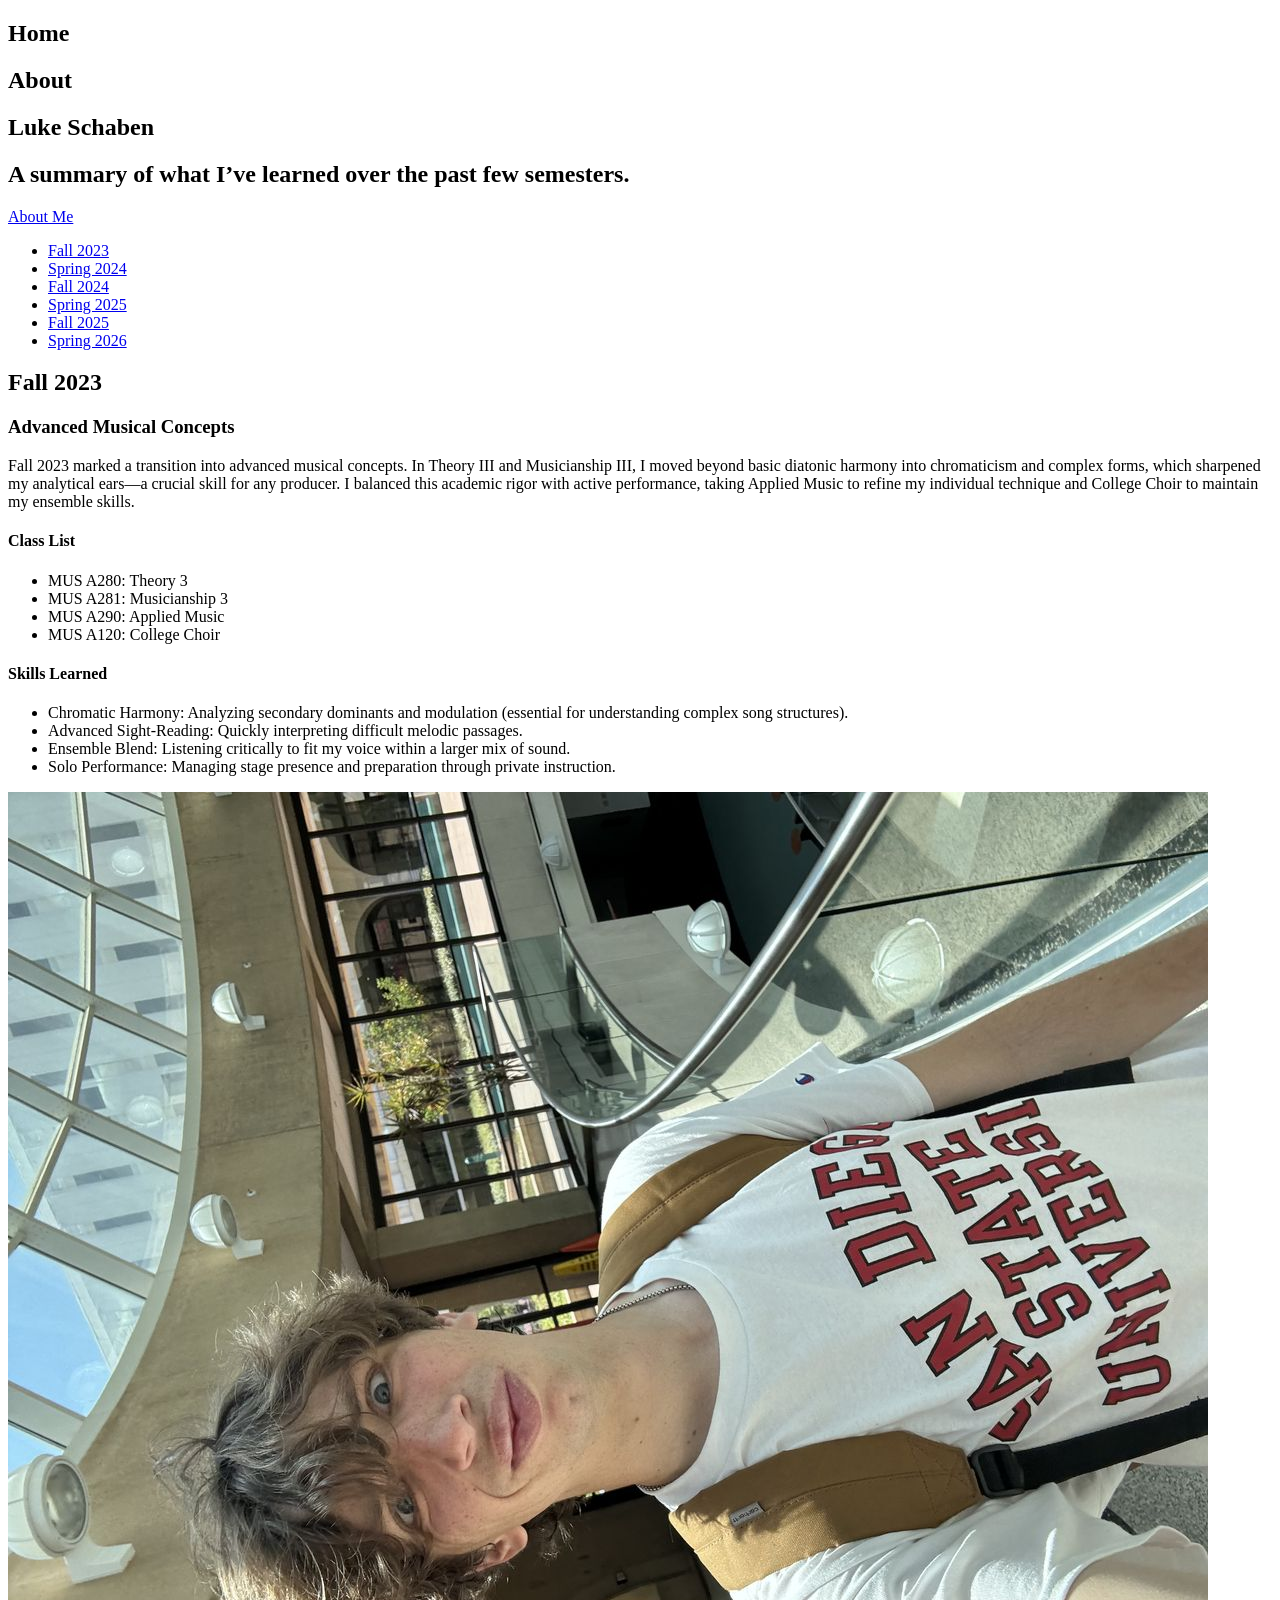
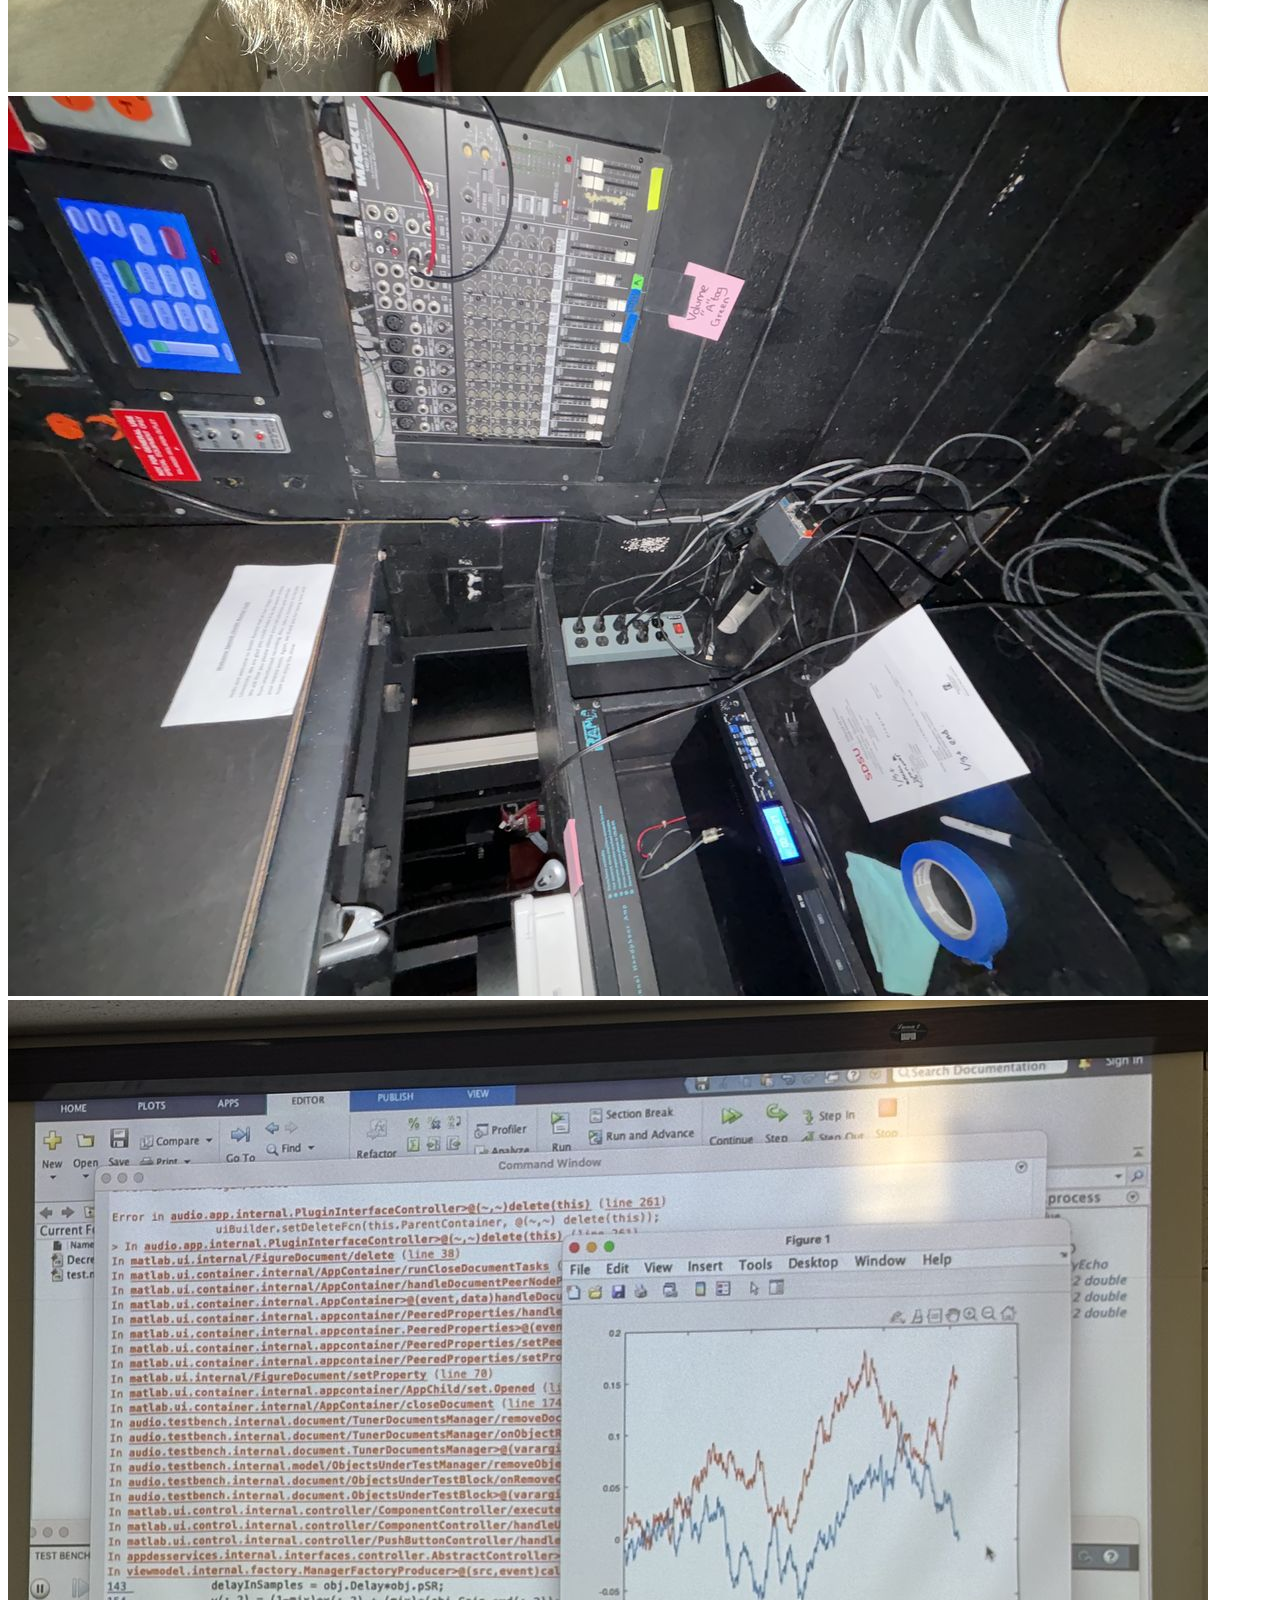
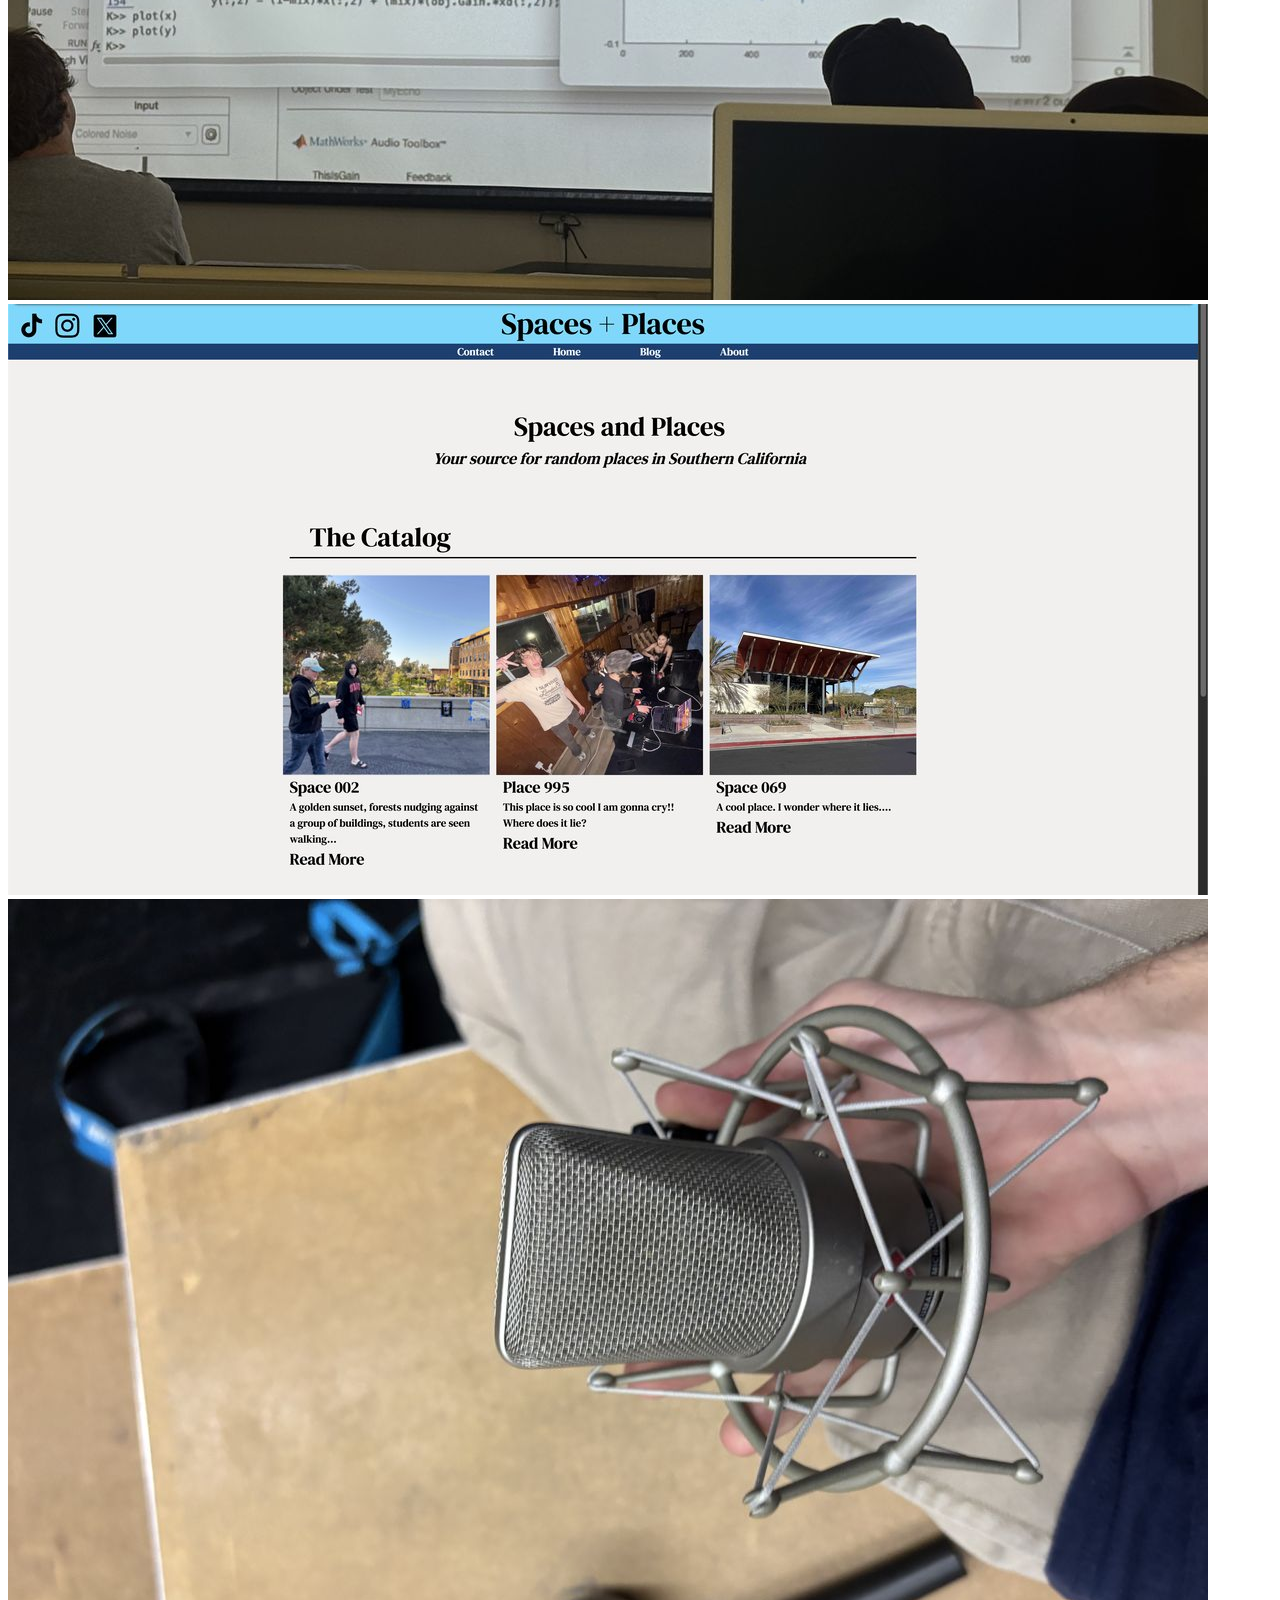
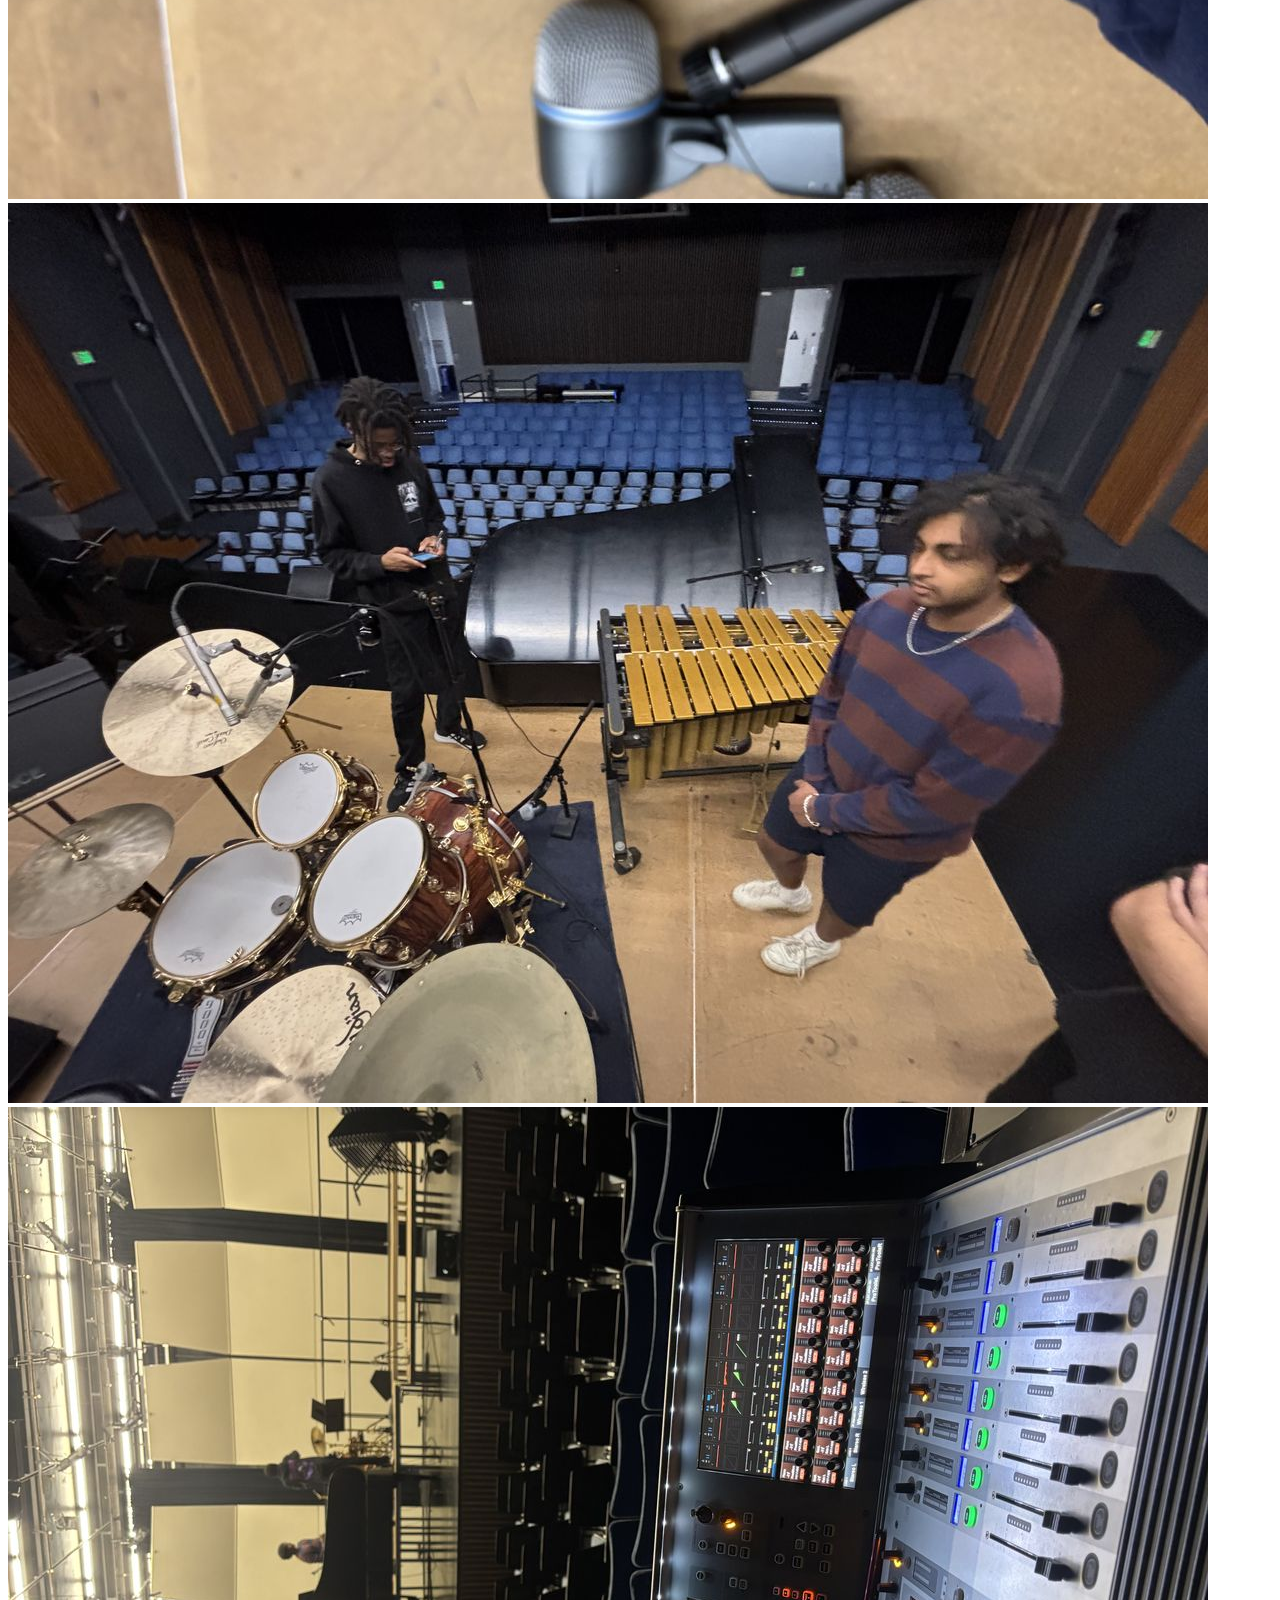
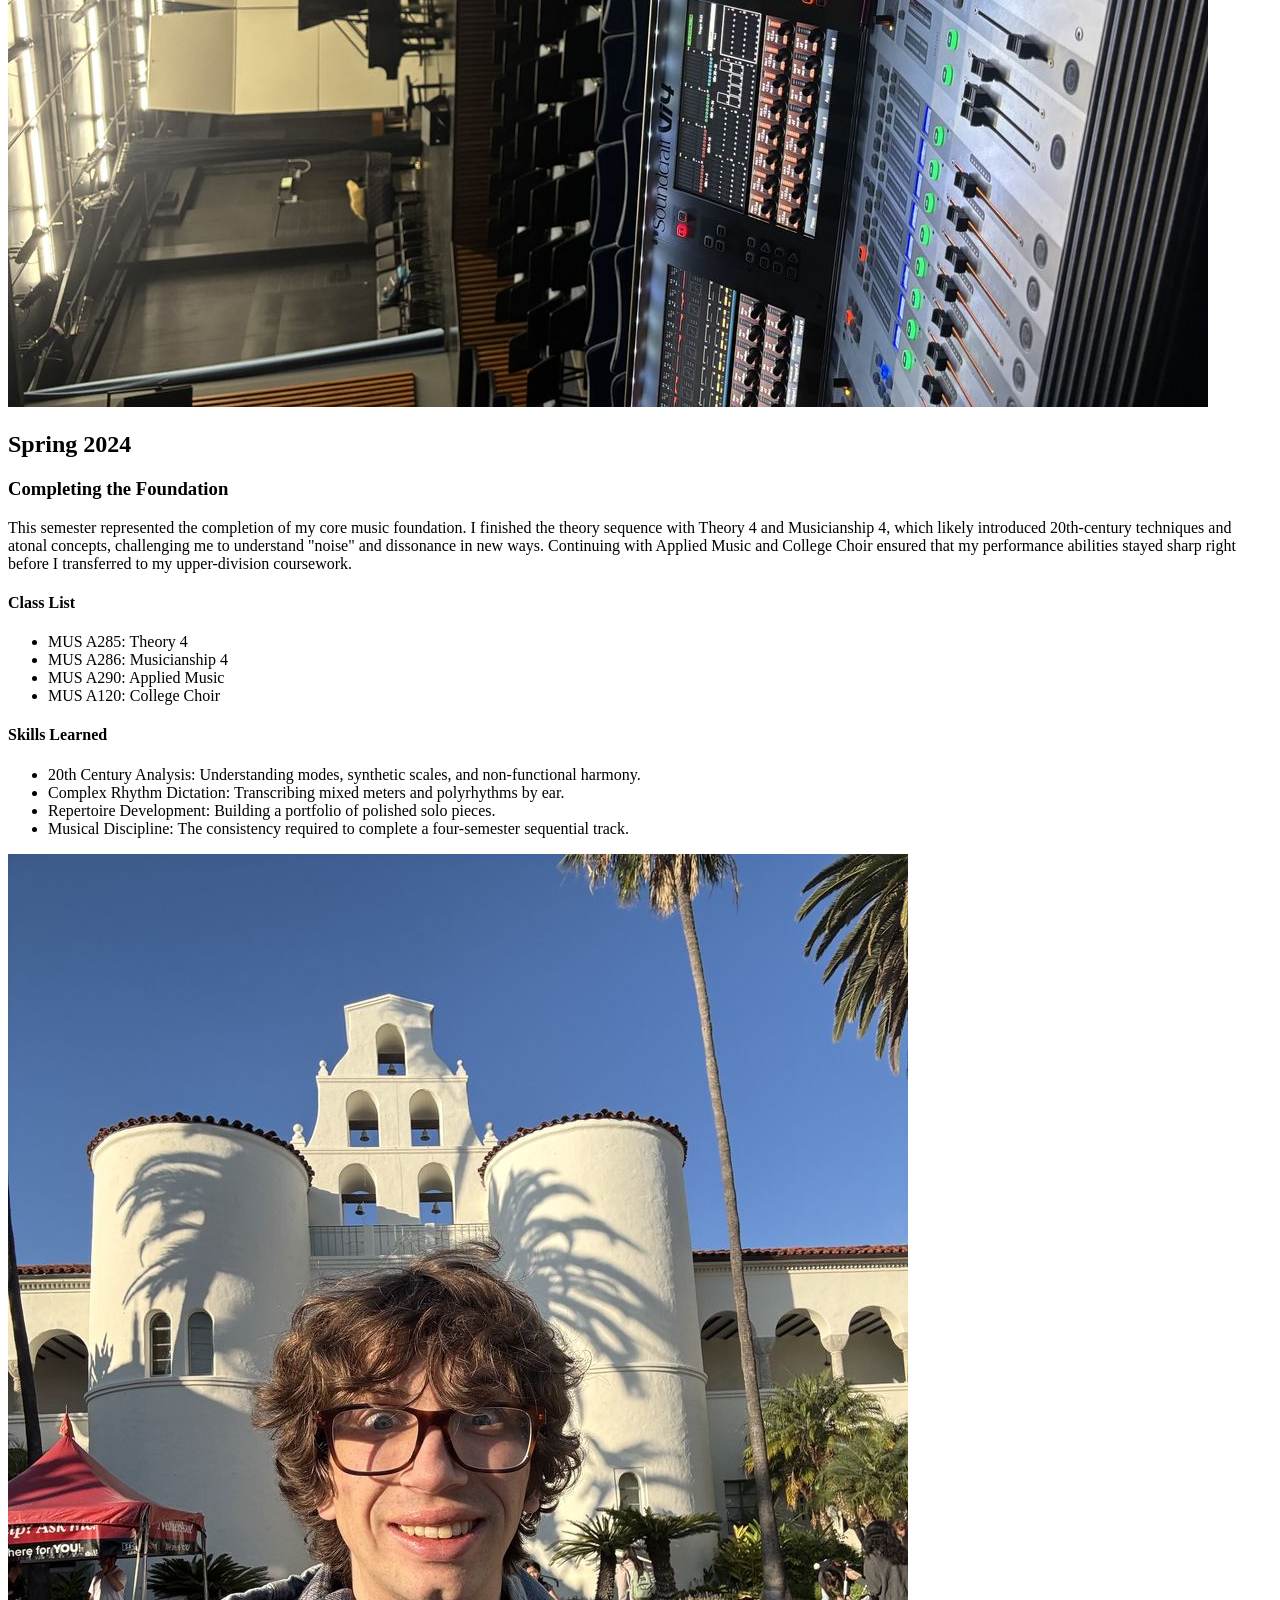
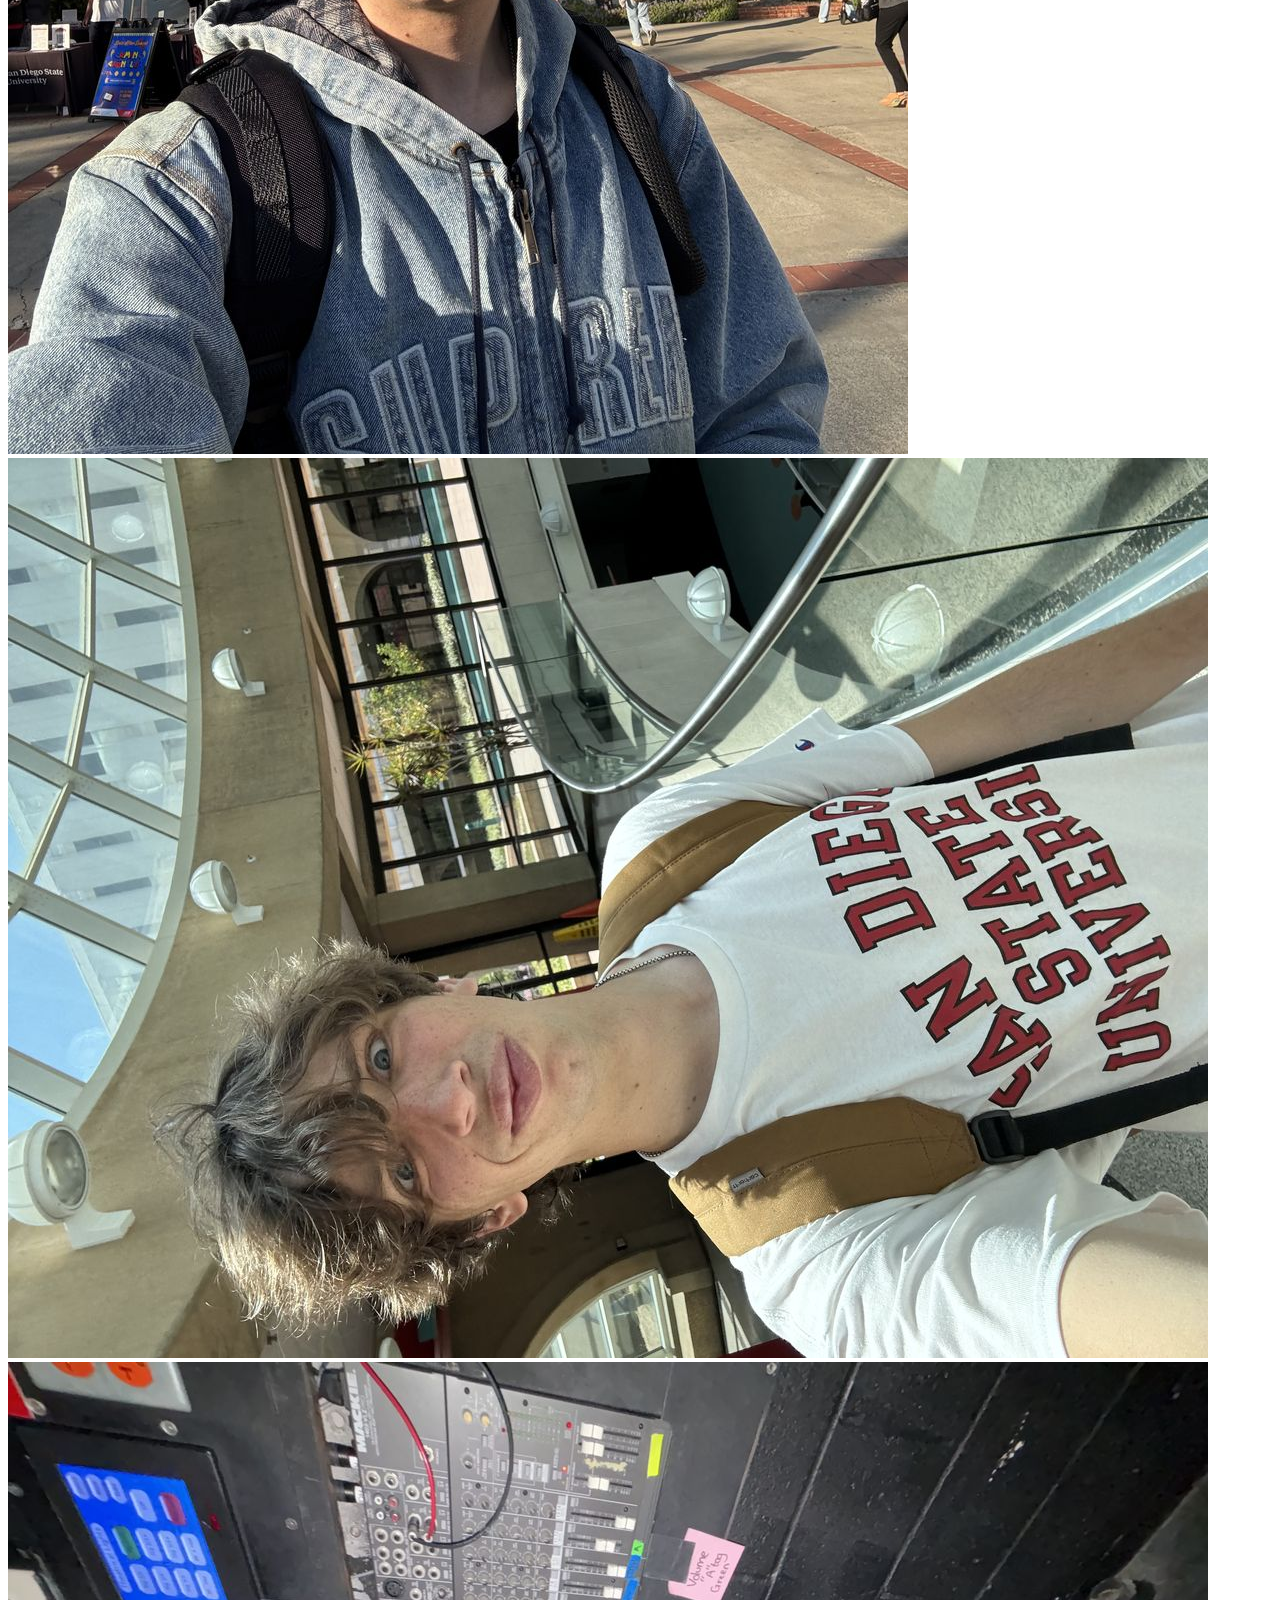
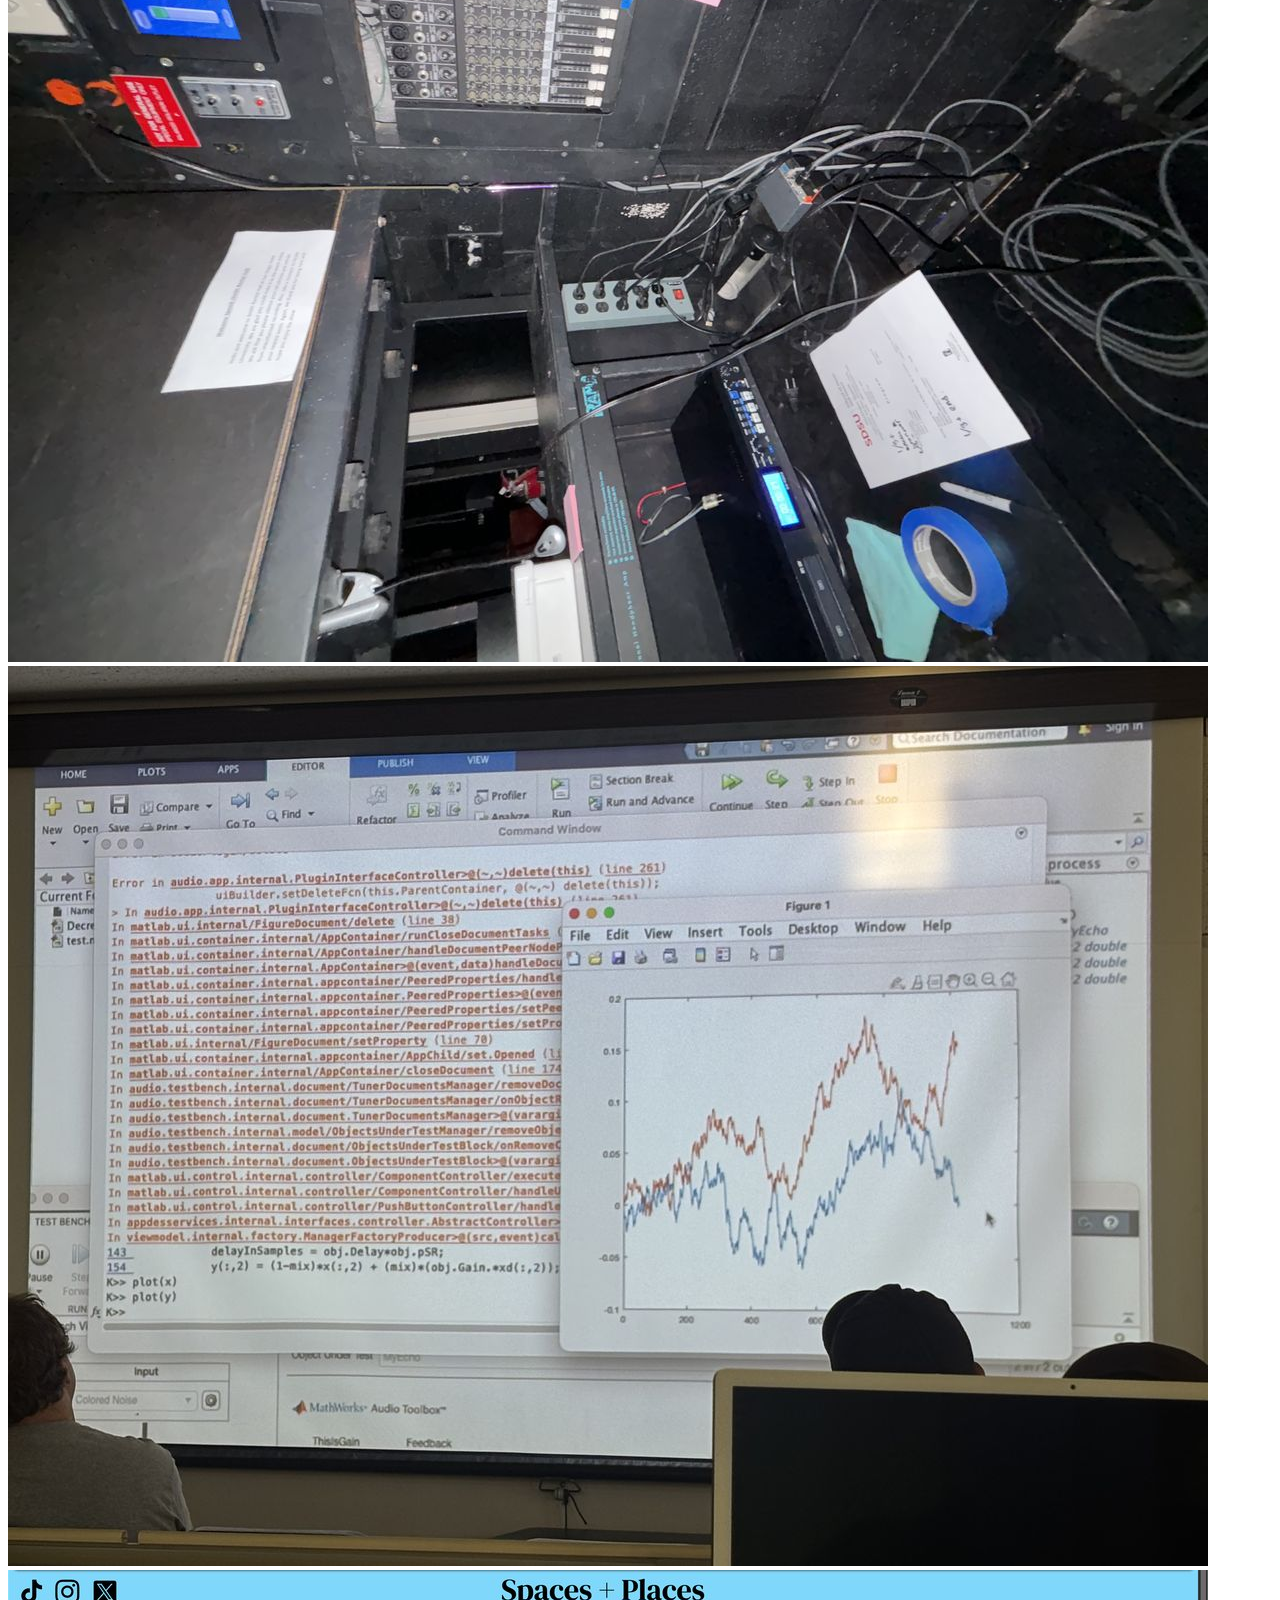
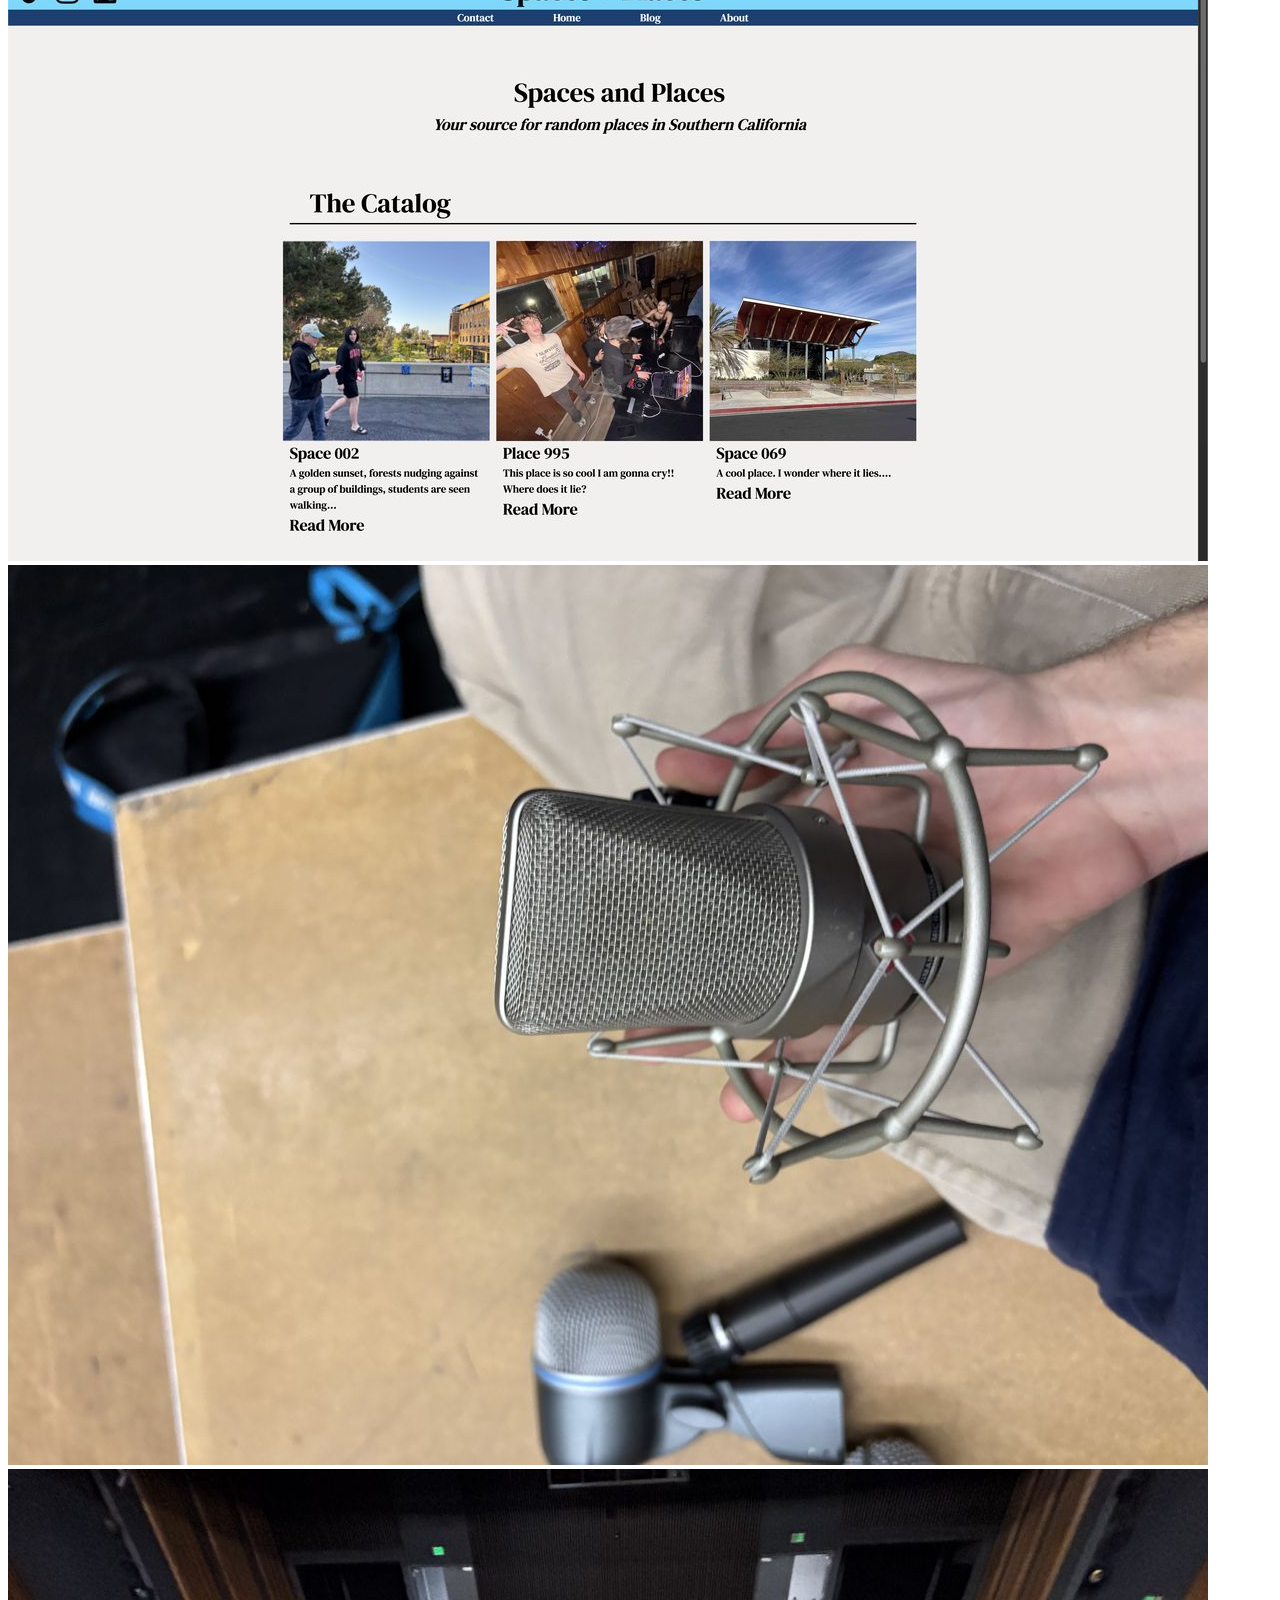
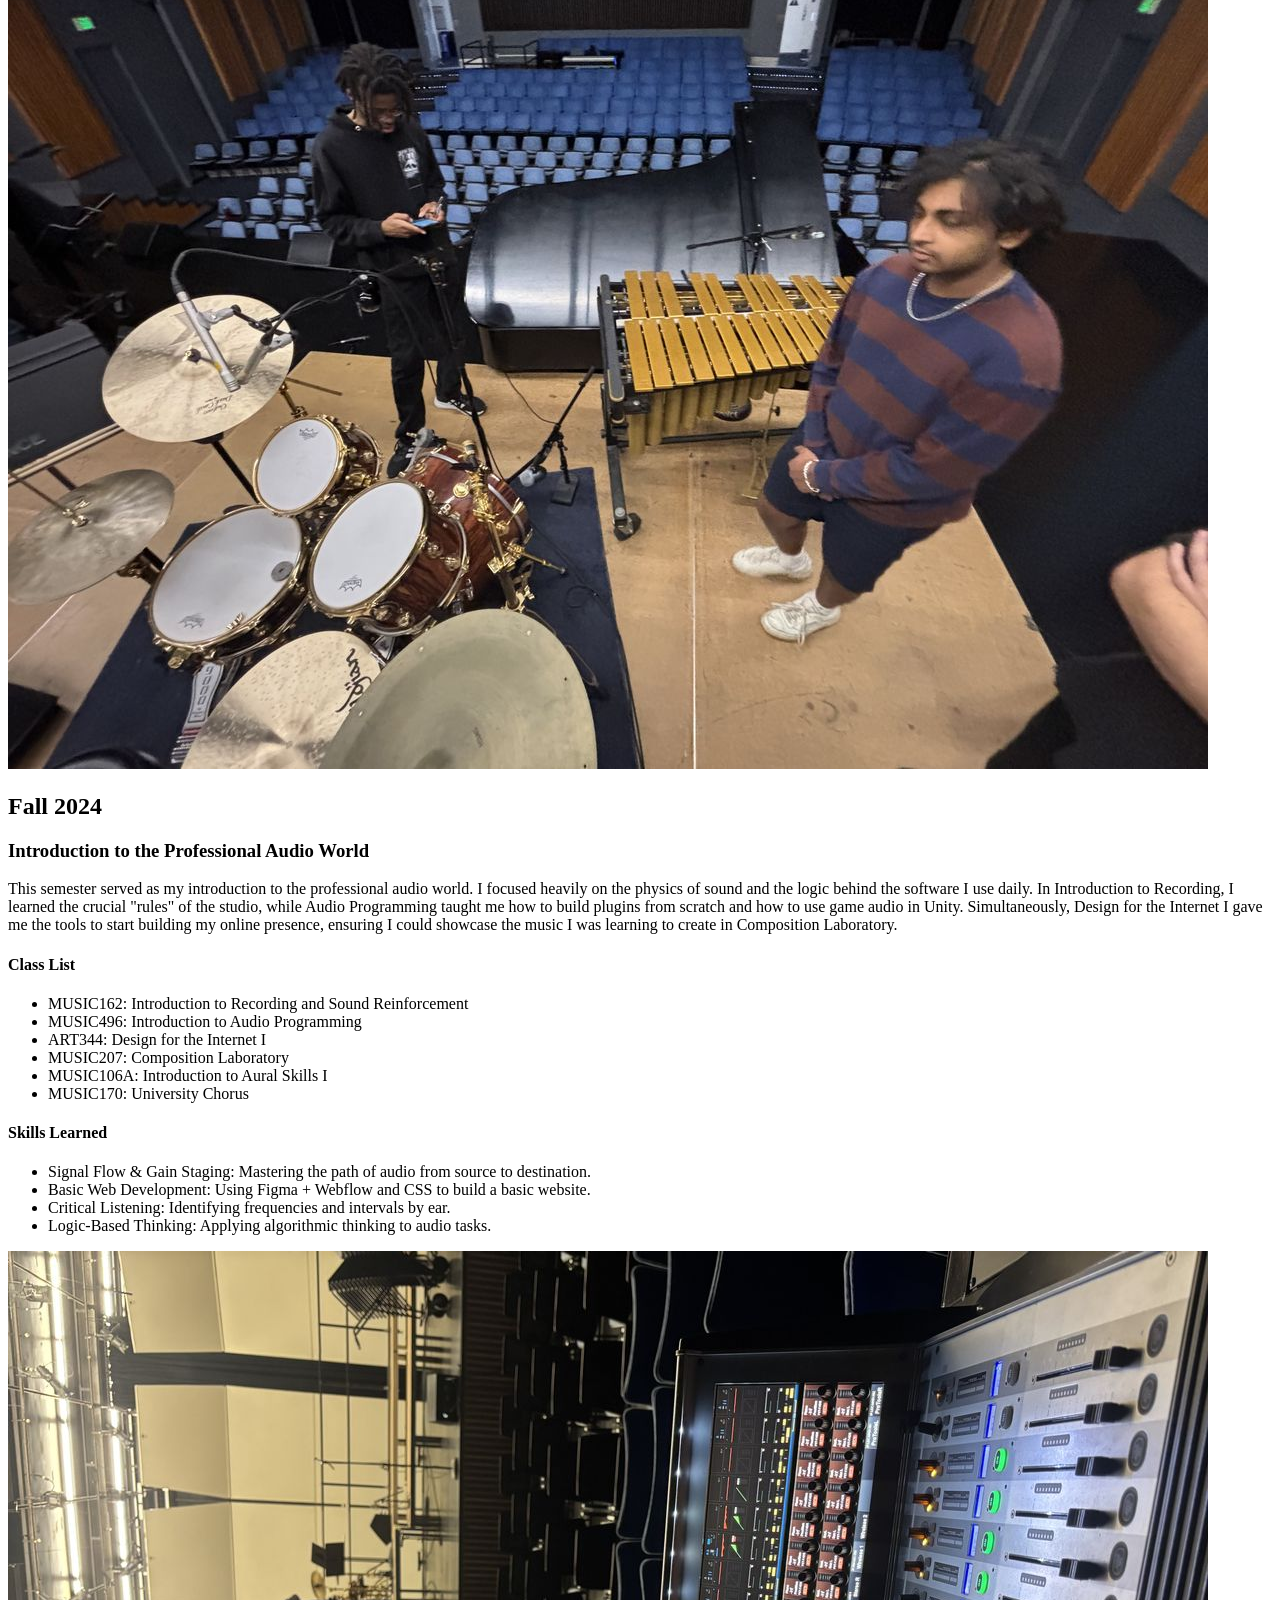
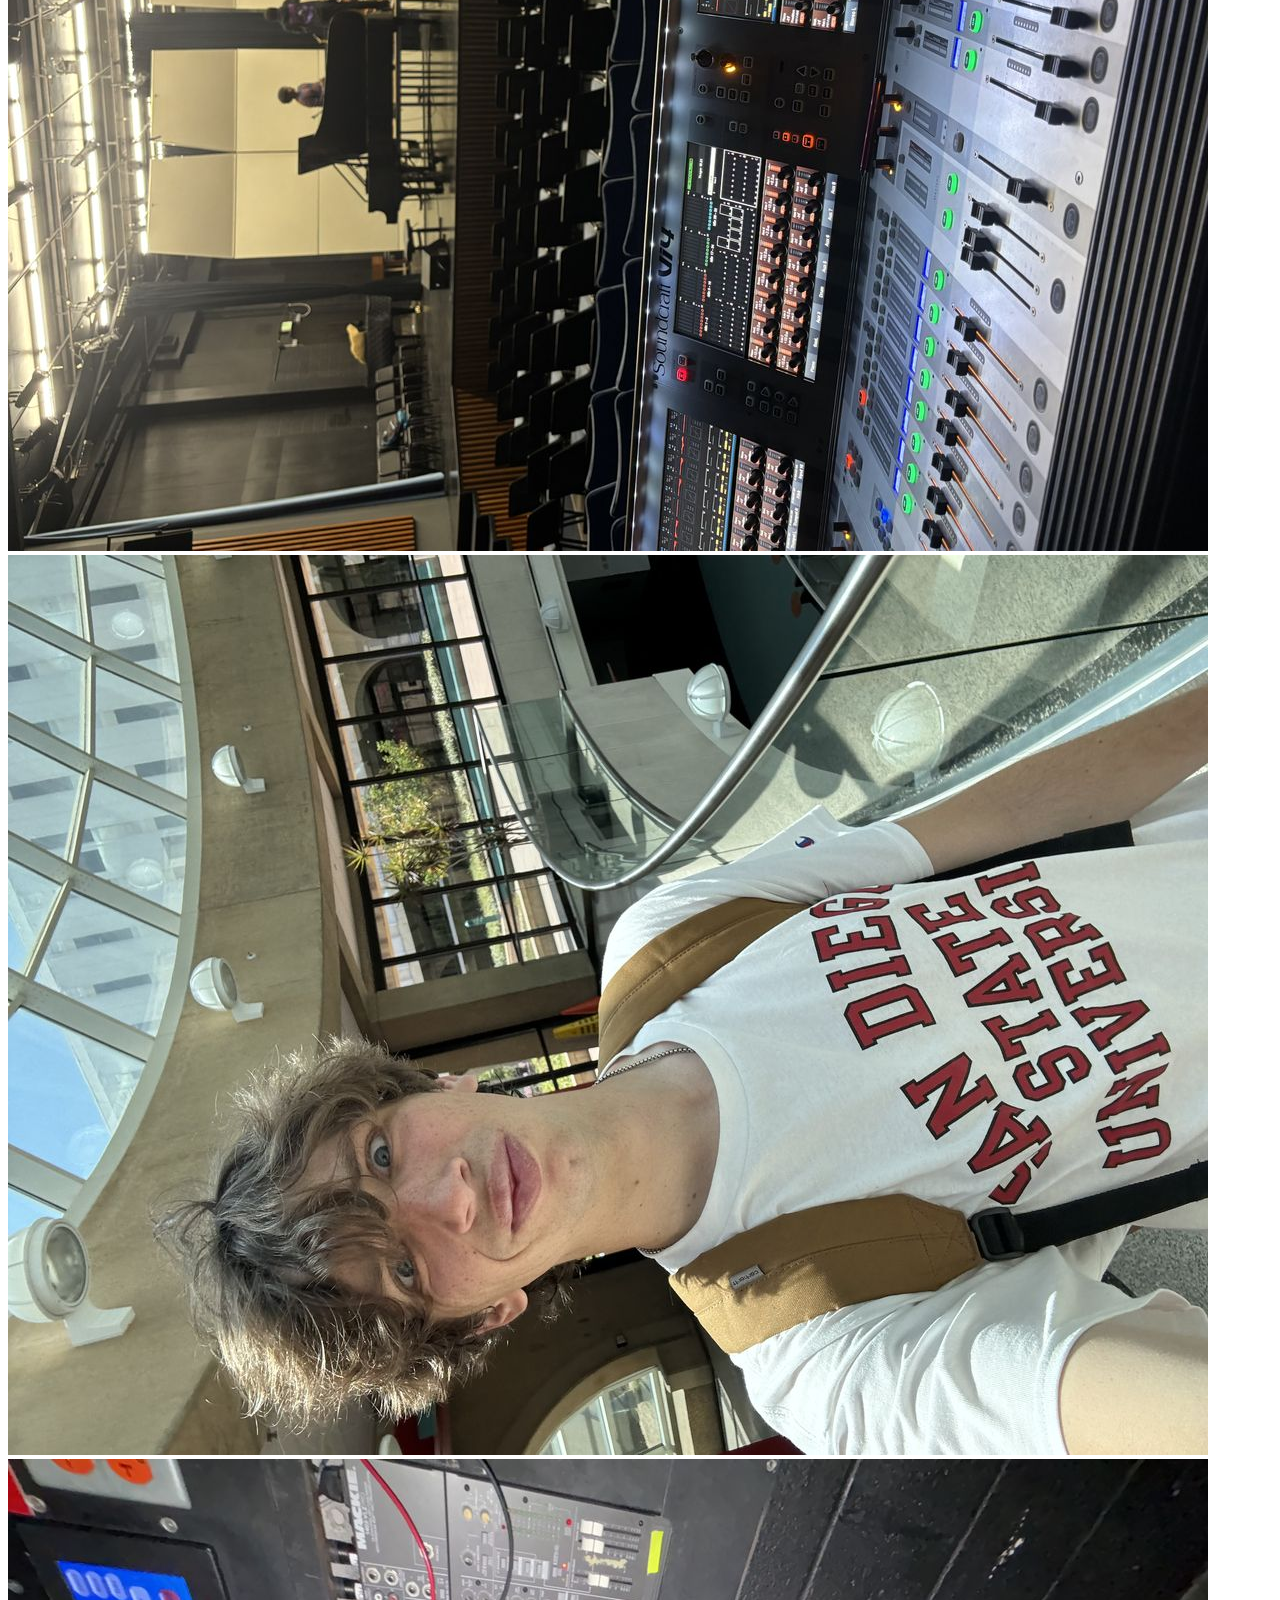
==== SchoolWebsite/index.html @ de8c88dd "LukeSchaben'sWebsite" ====
<!DOCTYPE html>
<html lang="en">
<head>
  <meta charset="UTF-8">
  <meta name="author" content="Art 444 Student Work">
  <meta name="viewport" content="width=device-width, initial-scale=1, shrink-to-fit=no">
  <title>Luke Schaben's College Experience</title>
</head>
<body>
<div class="container">
  <h2>Home</h2>
  <h2>About</h2>



<!-- MAIN HEADER --> 
<section id="header" class="header">
  <div class="container">
    <h1>Luke Schaben</h1>
    <h2>A summary of what I’ve learned over the past few semesters.</h2>
    <a href="about.html" target="_blank">About Me</a>
  </div>
</section>

    <nav>
      <div class="container">
        <ul>
          <li><a href="#section-1">Fall 2023</a></li>
          <li><a href="#section-2">Spring 2024</a></li>
          <li><a href="#section-3">Fall 2024</a></li>
          <li><a href="#section-4">Spring 2025</a></li>
          <li><a href="#section-5">Fall 2025</a></li>
          <li><a href="#section-6">Spring 2026</a></li>
        </ul>
      </div>
    </nav>

<!-- FIRST SECTION --> 
<section id="section-1">
  <div class="container">
    <h2>Fall 2023</h2>
    <h3>Advanced Musical Concepts</h3>
    <p>Fall 2023 marked a transition into advanced musical concepts. In Theory III and Musicianship III, I moved beyond basic diatonic harmony into chromaticism and complex forms, which sharpened my analytical ears—a crucial skill for any producer. I balanced this academic rigor with active performance, taking Applied Music to refine my individual technique and College Choir to maintain my ensemble skills.</p>
    <h4>Class List</h4>
    <ul>
      <li>MUS A280: Theory 3</li>
      <li>MUS A281: Musicianship 3</li>
      <li>MUS A290: Applied Music</li>
      <li>MUS A120: College Choir</li>
    </ul>
    <h4>Skills Learned</h4>
    <ul>
      <li>Chromatic Harmony: Analyzing secondary dominants and modulation (essential for understanding complex song structures).</li>
      <li>Advanced Sight-Reading: Quickly interpreting difficult melodic passages.</li>
      <li>Ensemble Blend: Listening critically to fit my voice within a larger mix of sound.</li>
      <li>Solo Performance: Managing stage presence and preparation through private instruction.</li>
    </ul>
    <div class="gallery">
      <img src="images/v1_128.png" alt="Fall 2023 image 1" loading="lazy"/>
      <img src="images/v1_129.png" alt="Fall 2023 image 2" loading="lazy"/>
      <img src="images/v1_131.png" alt="Fall 2023 image 3" loading="lazy"/>
      <img src="images/v1_132.png" alt="Fall 2023 image 4" loading="lazy"/>
      <img src="images/v1_133.png" alt="Fall 2023 image 5" loading="lazy"/>
      <img src="images/v1_135.png" alt="Fall 2023 image 6" loading="lazy"/>
      <img src="images/v1_136.png" alt="Fall 2023 image 7" loading="lazy"/>
    </div>
  </div>
</section>

<!-- SECOND SECTION -->  
<section id="section-2">
  <div class="container">
    <h2>Spring 2024</h2>
    <h3>Completing the Foundation</h3>
    <p>This semester represented the completion of my core music foundation. I finished the theory sequence with Theory 4 and Musicianship 4, which likely introduced 20th-century techniques and atonal concepts, challenging me to understand "noise" and dissonance in new ways. Continuing with Applied Music and College Choir ensured that my performance abilities stayed sharp right before I transferred to my upper-division coursework.</p>
    <h4>Class List</h4>
    <ul>
      <li>MUS A285: Theory 4</li>
      <li>MUS A286: Musicianship 4</li>
      <li>MUS A290: Applied Music</li>
      <li>MUS A120: College Choir</li>
    </ul>
    <h4>Skills Learned</h4>
    <ul>
      <li>20th Century Analysis: Understanding modes, synthetic scales, and non-functional harmony.</li>
      <li>Complex Rhythm Dictation: Transcribing mixed meters and polyrhythms by ear.</li>
      <li>Repertoire Development: Building a portfolio of polished solo pieces.</li>
      <li>Musical Discipline: The consistency required to complete a four-semester sequential track.</li>
    </ul>
    <div class="gallery">
      <img src="images/v10_508.png" alt="Spring 2024 image 1" loading="lazy"/>
      <img src="images/v10_516.png" alt="Spring 2024 image 2" loading="lazy"/>
      <img src="images/v10_517.png" alt="Spring 2024 image 3" loading="lazy"/>
      <img src="images/v10_519.png" alt="Spring 2024 image 4" loading="lazy"/>
      <img src="images/v10_520.png" alt="Spring 2024 image 5" loading="lazy"/>
      <img src="images/v10_521.png" alt="Spring 2024 image 6" loading="lazy"/>
      <img src="images/v10_523.png" alt="Spring 2024 image 7" loading="lazy"/>
    </div>
  </div>
</section>

<!-- THIRD SECTION -->  
<section id="section-3">
  <div class="container">
    <h2>Fall 2024</h2>
    <h3>Introduction to the Professional Audio World</h3>
    <p>This semester served as my introduction to the professional audio world. I focused heavily on the physics of sound and the logic behind the software I use daily. In Introduction to Recording, I learned the crucial "rules" of the studio, while Audio Programming taught me how to build plugins from scratch and how to use game audio in Unity. Simultaneously, Design for the Internet I gave me the tools to start building my online presence, ensuring I could showcase the music I was learning to create in Composition Laboratory.</p>
    <h4>Class List</h4>
    <ul>
      <li>MUSIC162: Introduction to Recording and Sound Reinforcement</li>
      <li>MUSIC496: Introduction to Audio Programming</li>
      <li>ART344: Design for the Internet I</li>
      <li>MUSIC207: Composition Laboratory</li>
      <li>MUSIC106A: Introduction to Aural Skills I</li>
      <li>MUSIC170: University Chorus</li>
    </ul>
    <h4>Skills Learned</h4>
    <ul>
      <li>Signal Flow & Gain Staging: Mastering the path of audio from source to destination.</li>
      <li>Basic Web Development: Using Figma + Webflow and CSS to build a basic website.</li>
      <li>Critical Listening: Identifying frequencies and intervals by ear.</li>
      <li>Logic-Based Thinking: Applying algorithmic thinking to audio tasks.</li>
    </ul>
    <div class="gallery">
      <img src="images/v10_524.png" alt="Fall 2024 image 1" loading="lazy"/>
      <img src="images/v10_596.png" alt="Fall 2024 image 2" loading="lazy"/>
      <img src="images/v10_597.png" alt="Fall 2024 image 3" loading="lazy"/>
      <img src="images/v10_599.png" alt="Fall 2024 image 4" loading="lazy"/>
      <img src="images/v10_600.png" alt="Fall 2024 image 5" loading="lazy"/>
      <img src="images/v10_601.png" alt="Fall 2024 image 6" loading="lazy"/>
      <img src="images/v10_603.png" alt="Fall 2024 image 7" loading="lazy"/>
    </div>
  </div>
</section>

<!-- FOURTH SECTION -->  
<section id="section-4">
  <div class="container">
    <h2>Spring 2025</h2>
    <h3>Expanding the Palette</h3>
    <p>Spring 2025 was about expanding my palette and getting comfortable with experimentation. Intermediate Recording moved me beyond the basics into complex mixing techniques, while Electro-Acoustic Music Composition I forced me to treat sound as a malleable object rather than just a recording. I also balanced this intense technical work with Yoga and Mindfulness, which surprisingly became a key tool for maintaining focus during long mixing sessions. My historical knowledge deepened in Music History II, giving context to the styles I was studying.</p>
    <h4>Class List</h4>
    <ul>
      <li>MUSIC262: Intermediate Recording and Sound Reinforcement</li>
      <li>MUSIC260: Electro-Acoustic Music Composition I</li>
      <li>MUSIC205B: Comprehensive Musicianship</li>
      <li>MUSIC308B: Music History II: Classical and Romantic</li>
      <li>MUSIC106B: Introduction to Aural Skills II</li>
      <li>MUSIC291: Yoga and Mindfulness for the Musician</li>
      <li>MUSIC530: Music Internship</li>
    </ul>
    <h4>Skills Learned</h4>
    <ul>
      <li>Microphone Placement: Stereo techniques (XY, ORTF) and instrument-specific miking.</li>
      <li>Sound Synthesis: Creating textures using oscillators and envelopes rather than presets.</li>
      <li>DAW Automation: Using automation for creative effect rather than just volume control.</li>
      <li>Session Focus: Techniques to reduce ear fatigue and maintain creative flow.</li>
    </ul>
    <div class="gallery">
      <img src="images/v10_604.png" alt="Spring 2025 image 1" loading="lazy"/>
      <img src="images/v10_676.png" alt="Spring 2025 image 2" loading="lazy"/>
      <img src="images/v10_677.png" alt="Spring 2025 image 3" loading="lazy"/>
      <img src="images/v10_679.png" alt="Spring 2025 image 4" loading="lazy"/>
      <img src="images/v10_680.png" alt="Spring 2025 image 5" loading="lazy"/>
      <img src="images/v10_681.png" alt="Spring 2025 image 6" loading="lazy"/>
      <img src="images/v10_683.png" alt="Spring 2025 image 7" loading="lazy"/>
    </div>
  </div>
</section>

<!-- FIFTH SECTION -->  
<section id="section-5">
  <div class="container">
    <h2>Fall 2025</h2>
    <h3>Coding Meets Art</h3>
    <p>This semester was a deep dive into the intersection of coding and art. I returned to programming in Introduction to Audio Programming (Advanced), where I began building my own tools, and pushed the boundaries of texture in Electro-Acoustic Music Composition II. I also began looking toward life after graduation with Professional Orientation for Music Performers, which helped me strategize my career path. The Music Internship kept me grounded in the real-world industry while I explored abstract concepts in the classroom.</p>
    <h4>Class List</h4>
    <ul>
      <li>MUSIC462: Introduction to Audio Programming</li>
      <li>MUSIC360: Electro-Acoustic Music Composition II</li>
      <li>MUSIC515: Professional Orientation for Music Performers</li>
      <li>MUSIC305A: Comprehensive Musicianship</li>
      <li>NUTR313: Contemporary Nutrition</li>
      <li>MUSIC530: Music Internship</li>
    </ul>
    <h4>Skills Learned</h4>
    <ul>
      <li>Audio DSP (Digital Signal Processing): Understanding how effects are built mathematically.</li>
      <li>Advanced Sampling: Granular synthesis and manipulating found sound.</li>
      <li>Career Strategy: Drafting press kits, resumes, and understanding freelance contracts.</li>
      <li>Project Management: Balancing creative output with internship deliverables.</li>
    </ul>
    <div class="gallery">
      <img src="images/v10_684.png" alt="Fall 2025 image 1" loading="lazy"/>
      <img src="images/v10_756.png" alt="Fall 2025 image 2" loading="lazy"/>
      <img src="images/v10_759.png" alt="Fall 2025 image 3" loading="lazy"/>
      <img src="images/v10_760.png" alt="Fall 2025 image 4" loading="lazy"/>
      <img src="images/v10_763.png" alt="Fall 2025 image 5" loading="lazy"/>
    </div>
  </div>
</section>

<!-- SIXTH SECTION -->  
<section id="section-6">
  <div class="container">
    <h2>Spring 2026</h2>
    <h3>Professional Application and Advanced Synthesis</h3>
    <p>I am currently in the thick of my final semester, where my focus has shifted entirely to professional application and advanced synthesis. A major highlight to kick off the term was being invited to attend the NAMM show, which gave me an incredible look into the future of music technology. In the studio, I am solidifying my workflow on the Neve console, both through my coursework in The Art of Recording and my current role as a Neve Intern. On the creative side, Music and Visual Media has me coding custom devices in Max for Live, while Advanced Sound Design for Film is sharpening my post-production chops. Crucially, I am also crossing the finish line on my academic core: I am wrapping up my final music theory requirements in Comprehensive Musicianship and taking my coding skills to the next level in Design for the Internet II, moving beyond basics into advanced, interactive web development. I'm rounding out this heavy workload by studying the Romantic era in Music History II and performing in University Chorus.</p>
    <h4>Class List</h4>
    <ul>
      <li>MUSIC460: Art of Recording</li>
      <li>TFM521: Advanced Sound Design for Film and Interactive Media</li>
      <li>MUSIC560: Music and Visual Media</li>
      <li>ART444: Design for the Internet II</li>
      <li>MUSIC308DW: Music History II: Classical and Romantic</li>
      <li>MUSIC305B: Comprehensive Musicianship</li>
      <li>MUSIC570: University Chorus</li>
      <li>MUSIC530: Music Internship</li>
    </ul>
    <h4>Skills Learned</h4>
    <ul>
      <li>Post-Production Workflow: Spotting sessions, ADR, and Foley artistry.</li>
      <li>Visual Sync: Locking audio frame-accurately to video content.</li>
      <li>Session Leadership: Managing artists and engineers during high-pressure recording dates.</li>
      <li>Web Design: Learning to code websites directly with HTML.</li>
    </ul>
    <div class="gallery">
      <img src="images/v10_764.png" alt="Spring 2026 image 1" loading="lazy"/>
      <img src="images/v10_836.png" alt="Spring 2026 image 2" loading="lazy"/>
      <img src="images/v10_837.png" alt="Spring 2026 image 3" loading="lazy"/>
      <img src="images/v10_841.png" alt="Spring 2026 image 4" loading="lazy"/>
      <img src="images/v10_843.png" alt="Spring 2026 image 5" loading="lazy"/>
    </div>
  </div>
</section>

<!-- FOOTER SECTION -->  
<footer>
  <div class="container">
    <p>Home</p>
    <p>About</p>
      <p>Luke Schaben. Copyright © 2026, All Rights Reserved</p>
      <p><a href="#header">Back to top</a></p>
  </div>
</footer>

<script src="js/script.js"></script>
</body>
</html>
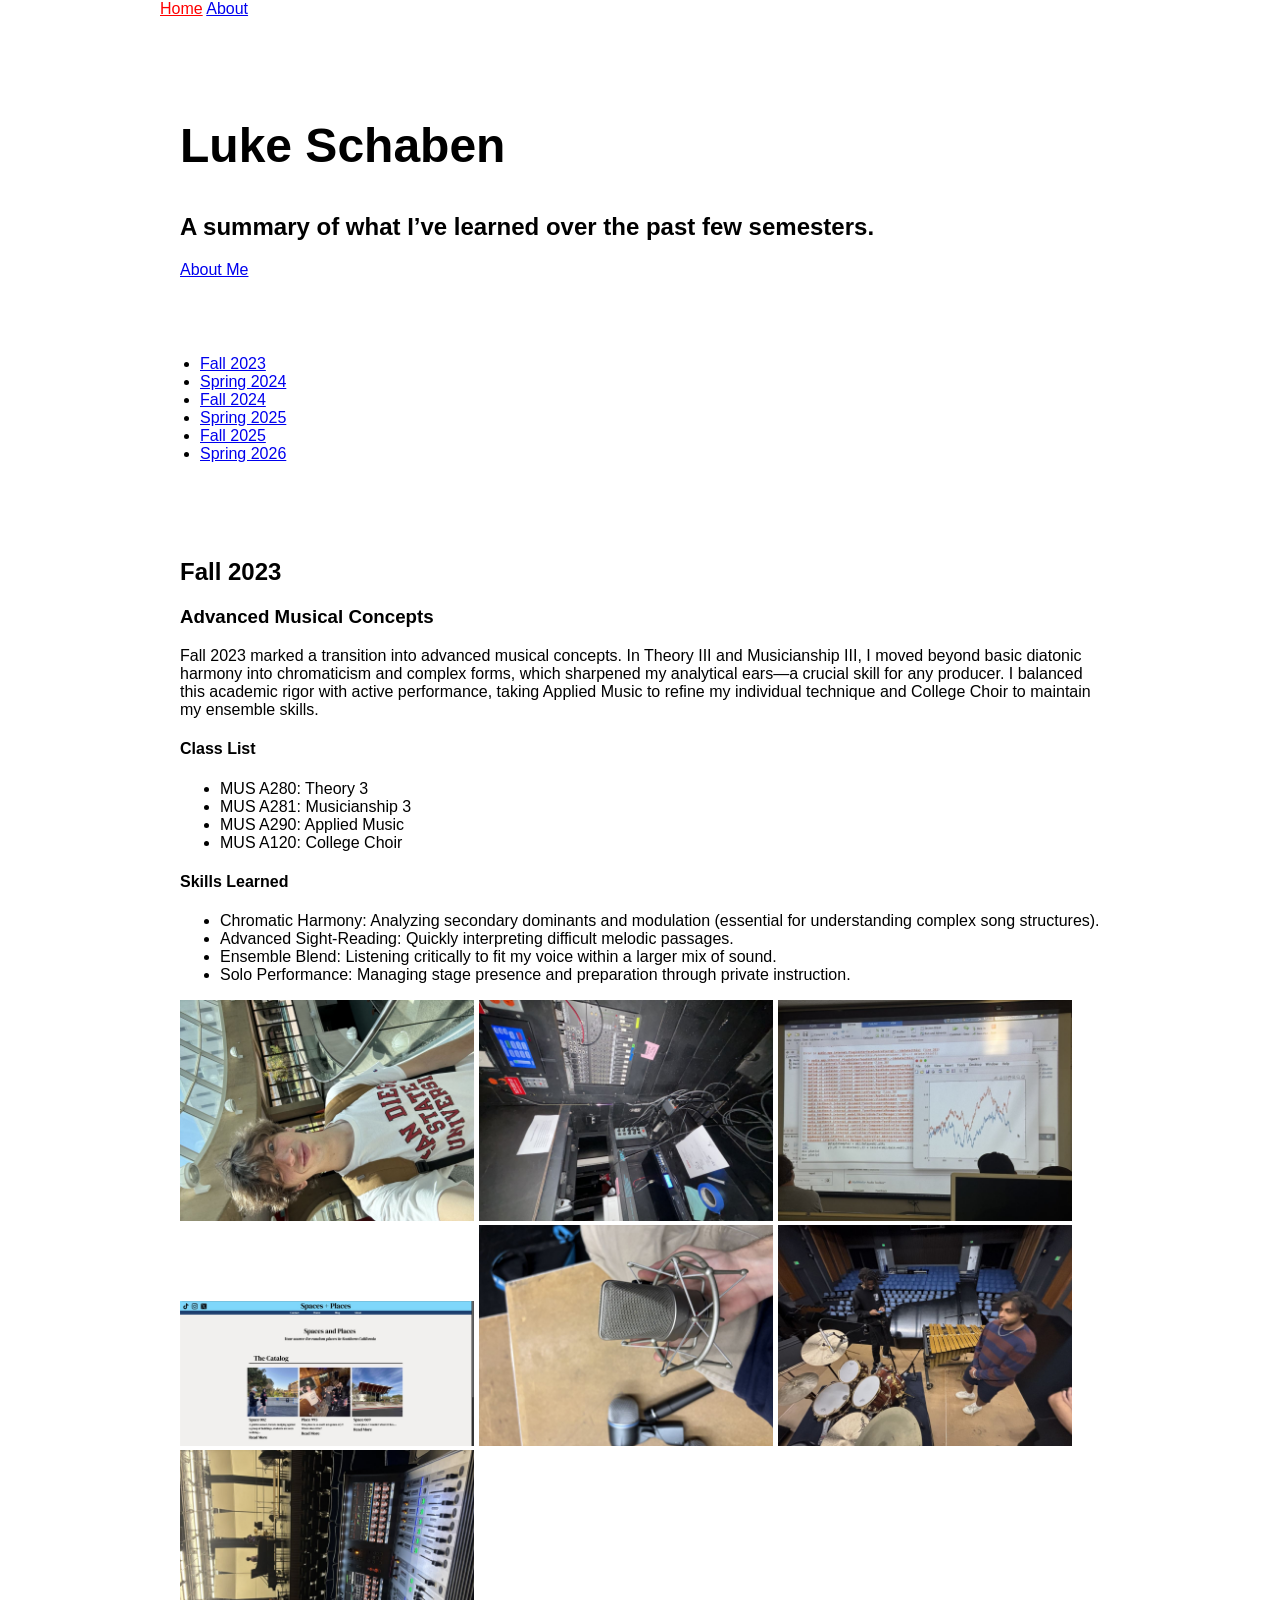
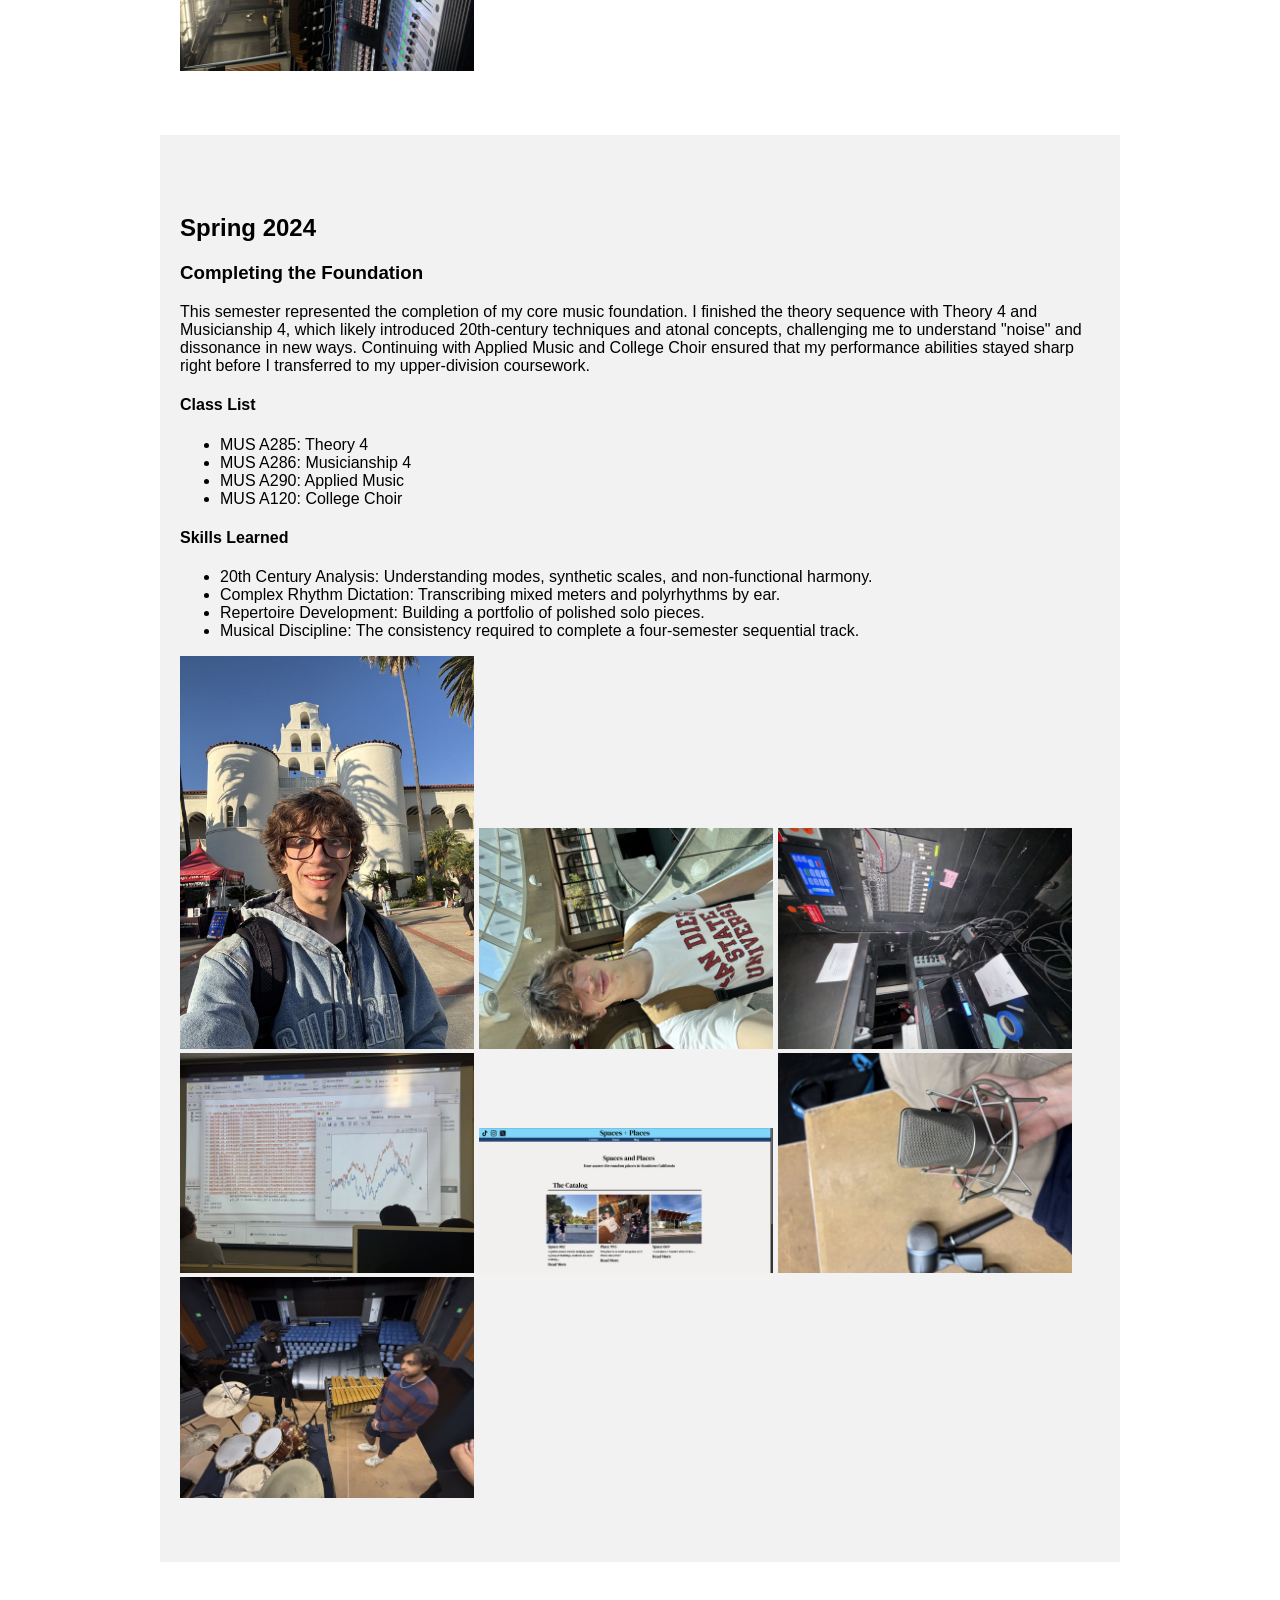
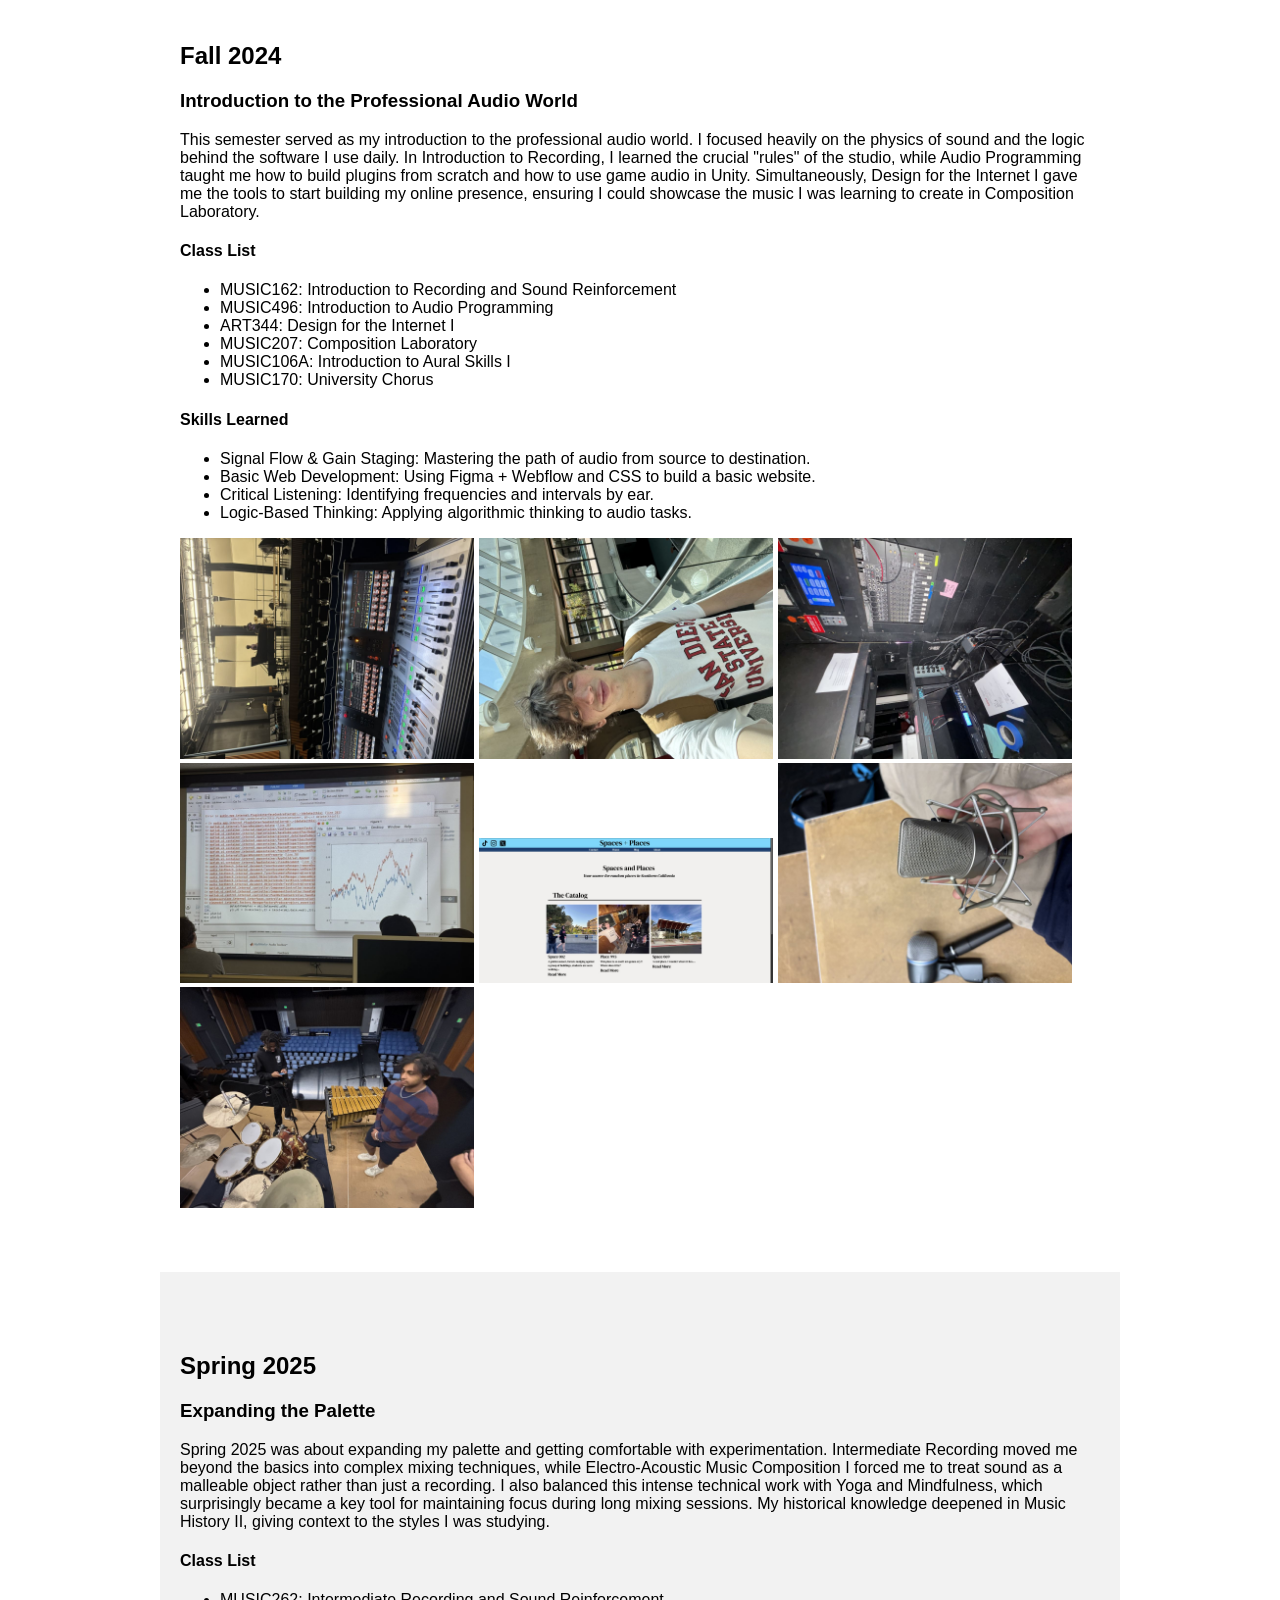
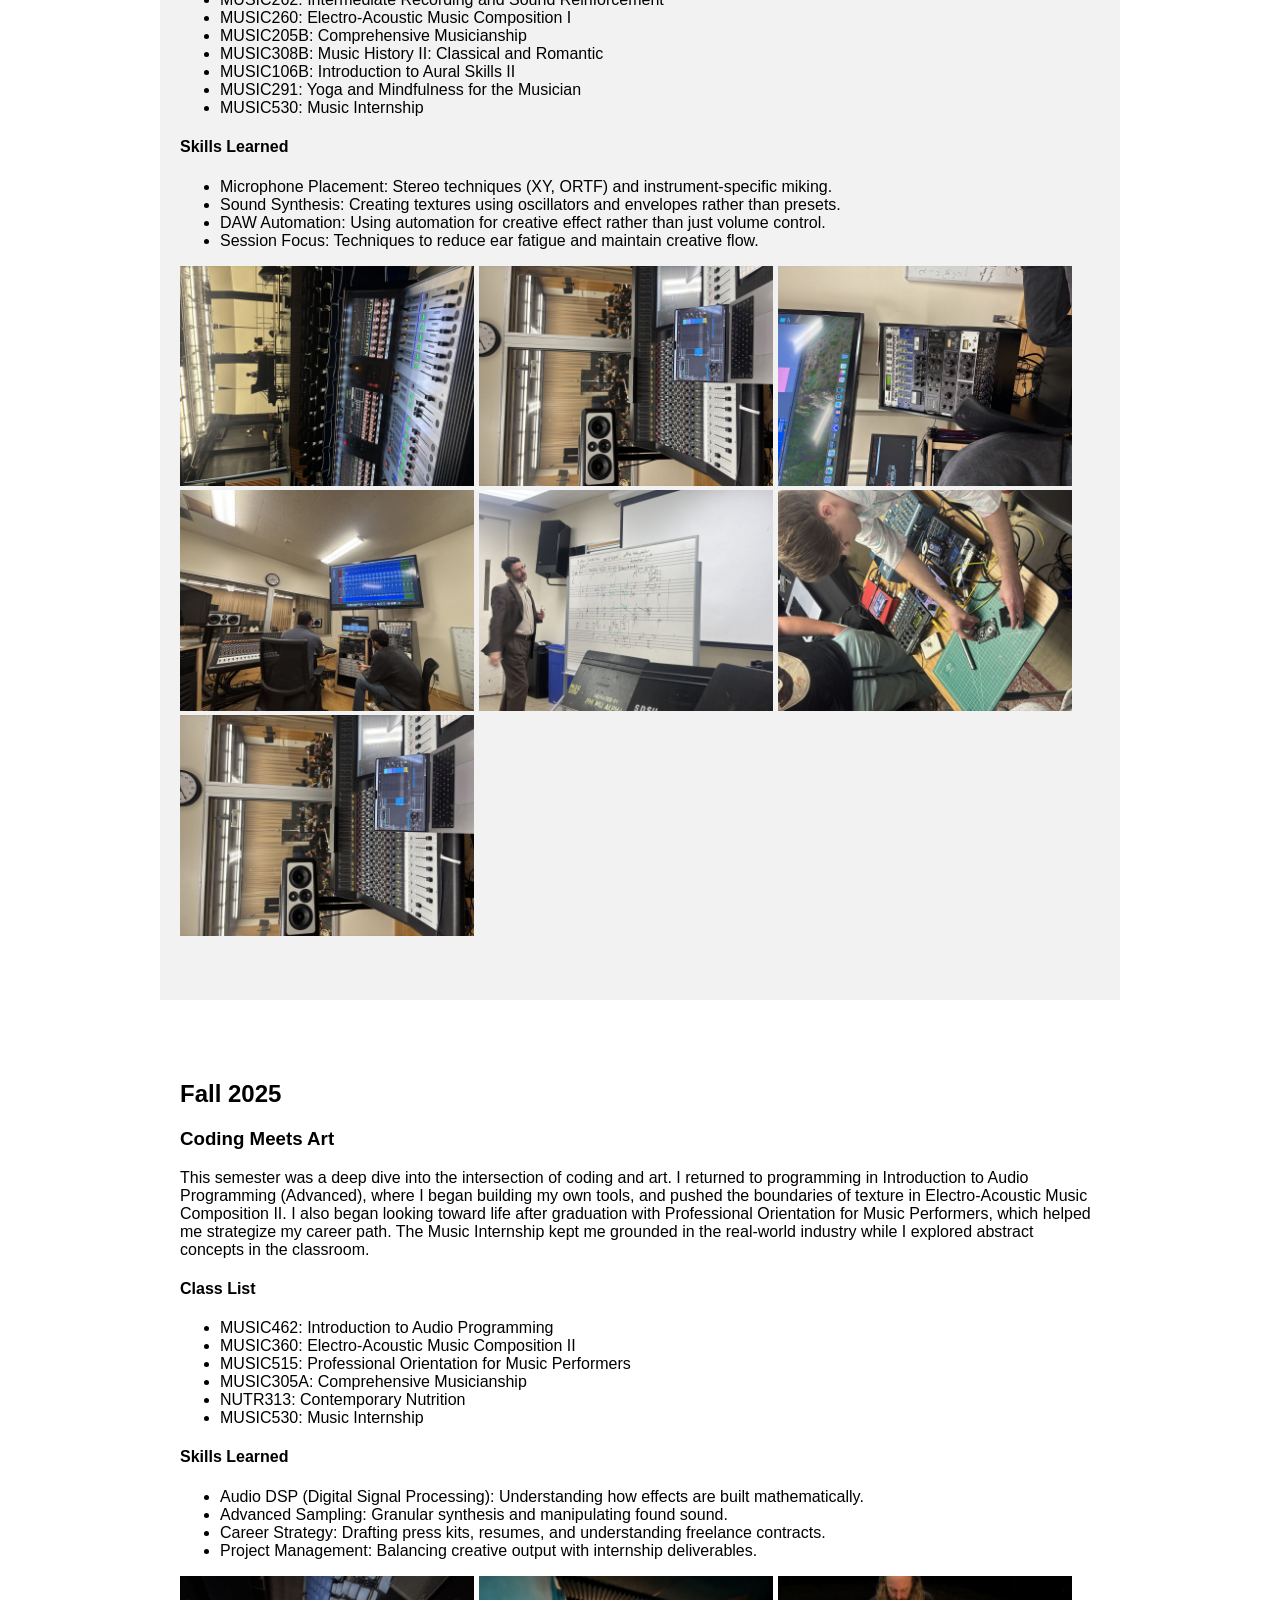
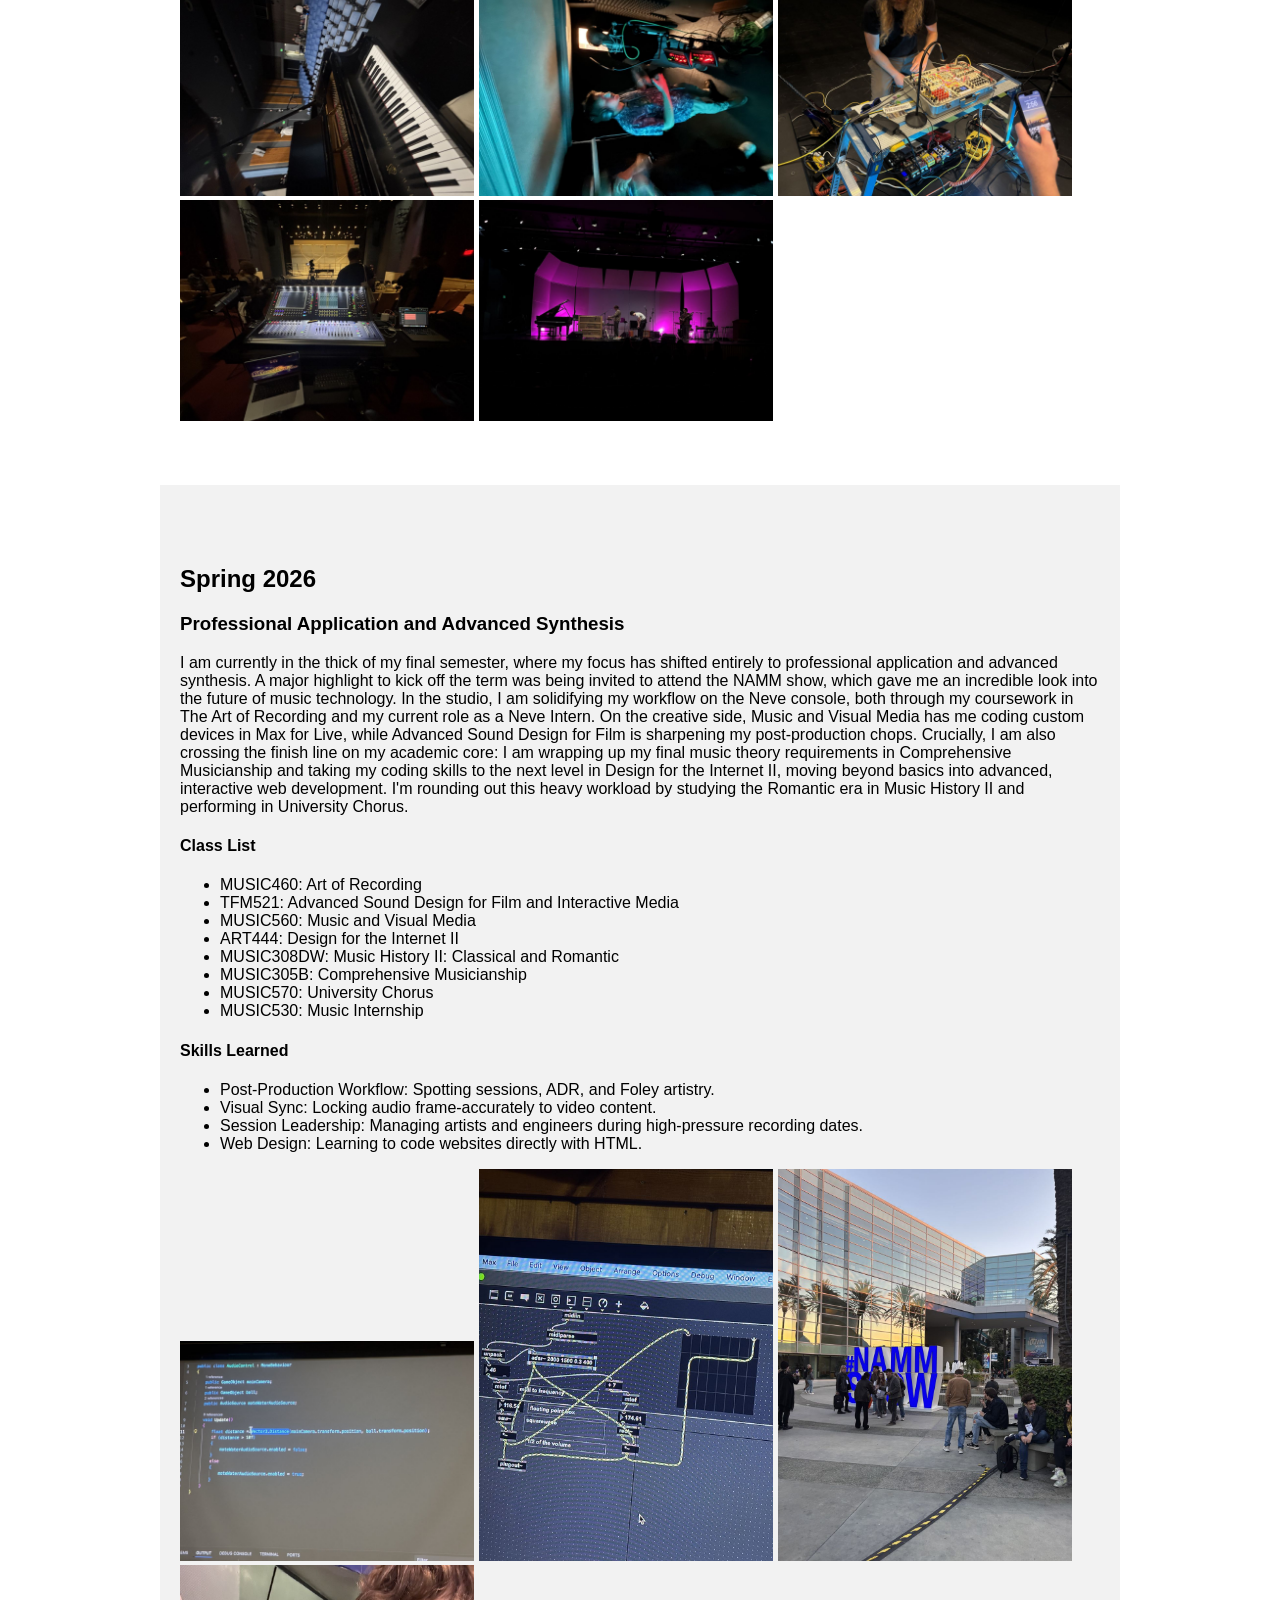
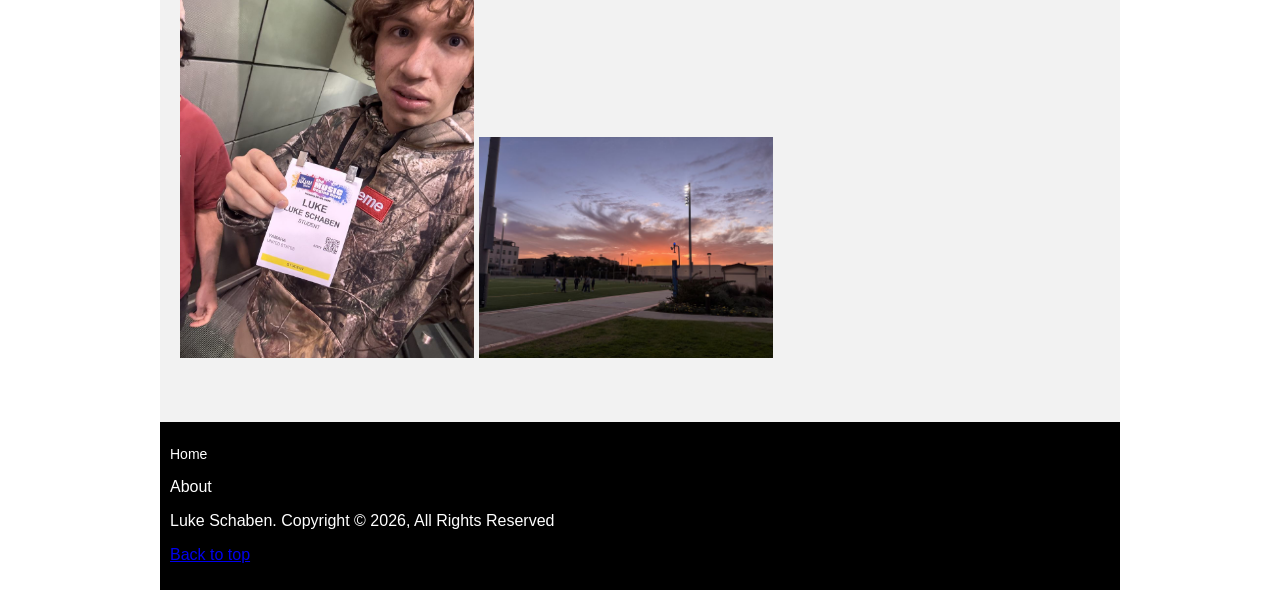
==== commit f3fcda7c: "Fixes" ====
--- a/SchoolWebsite/index.html
+++ b/SchoolWebsite/index.html
@@ -5,11 +5,13 @@
   <meta name="author" content="Art 444 Student Work">
   <meta name="viewport" content="width=device-width, initial-scale=1, shrink-to-fit=no">
   <title>Luke Schaben's College Experience</title>
+  <link rel="stylesheet" href="css/styles.css">
+  <link rel="stylesheet" href="css/responsive.css">
 </head>
 <body>
 <div class="container">
-  <h2>Home</h2>
-  <h2>About</h2>
+  <a href="index.html">Home</a>
+  <a href="about.html">About</a>
 
 
 
--- a/SchoolWebsite/css/styles.css
+++ b/SchoolWebsite/css/styles.css
@@ -0,0 +1,57 @@
+/* CSS GOES HERE */
+html {
+    font-family: Arial, Helvetica, sans-serif !important;
+}
+body {
+    margin: 0;
+	padding: 0;
+	border: 0;
+	font-size: 100%;
+	font: inherit;
+	vertical-align: baseline;
+    
+}
+ol li {
+    font-weight: bold;
+}
+div#wrapper {
+    background: coral;
+}
+div.text-wrapper {
+    font-family: Georgia, 'Times New Roman', Times, serif;
+}
+
+a[href="index.html"] {
+    color: red;}
+
+div p:nth-child(1) {
+    font-size: 14px;
+}
+
+section {
+    padding: 60px 20px;
+}
+section:nth-child(even) {
+    background-color: #f2f2f2;
+}
+.container {
+    width: 100%;
+    max-width: 960px;
+    text-align: left;
+    margin: 0 auto;
+}
+h1 {
+    font-size: 3em;
+}
+section .gallery {
+    width: 100%;
+}
+section .gallery img {
+    width: 32%;
+}
+footer {
+    background-color: #000;
+    color: #fff;
+    padding: 10px;
+}
+img { max-width: 100%; height: auto; }
--- a/SchoolWebsite/css/responsive.css
+++ b/SchoolWebsite/css/responsive.css
@@ -0,0 +1,10 @@
+/* TABLET VIEW */
+@media only screen and (max-width:992px) {
+
+}
+
+
+/* MOBILE VIEW */
+@media only screen and (max-width: 478px) {
+  
+}
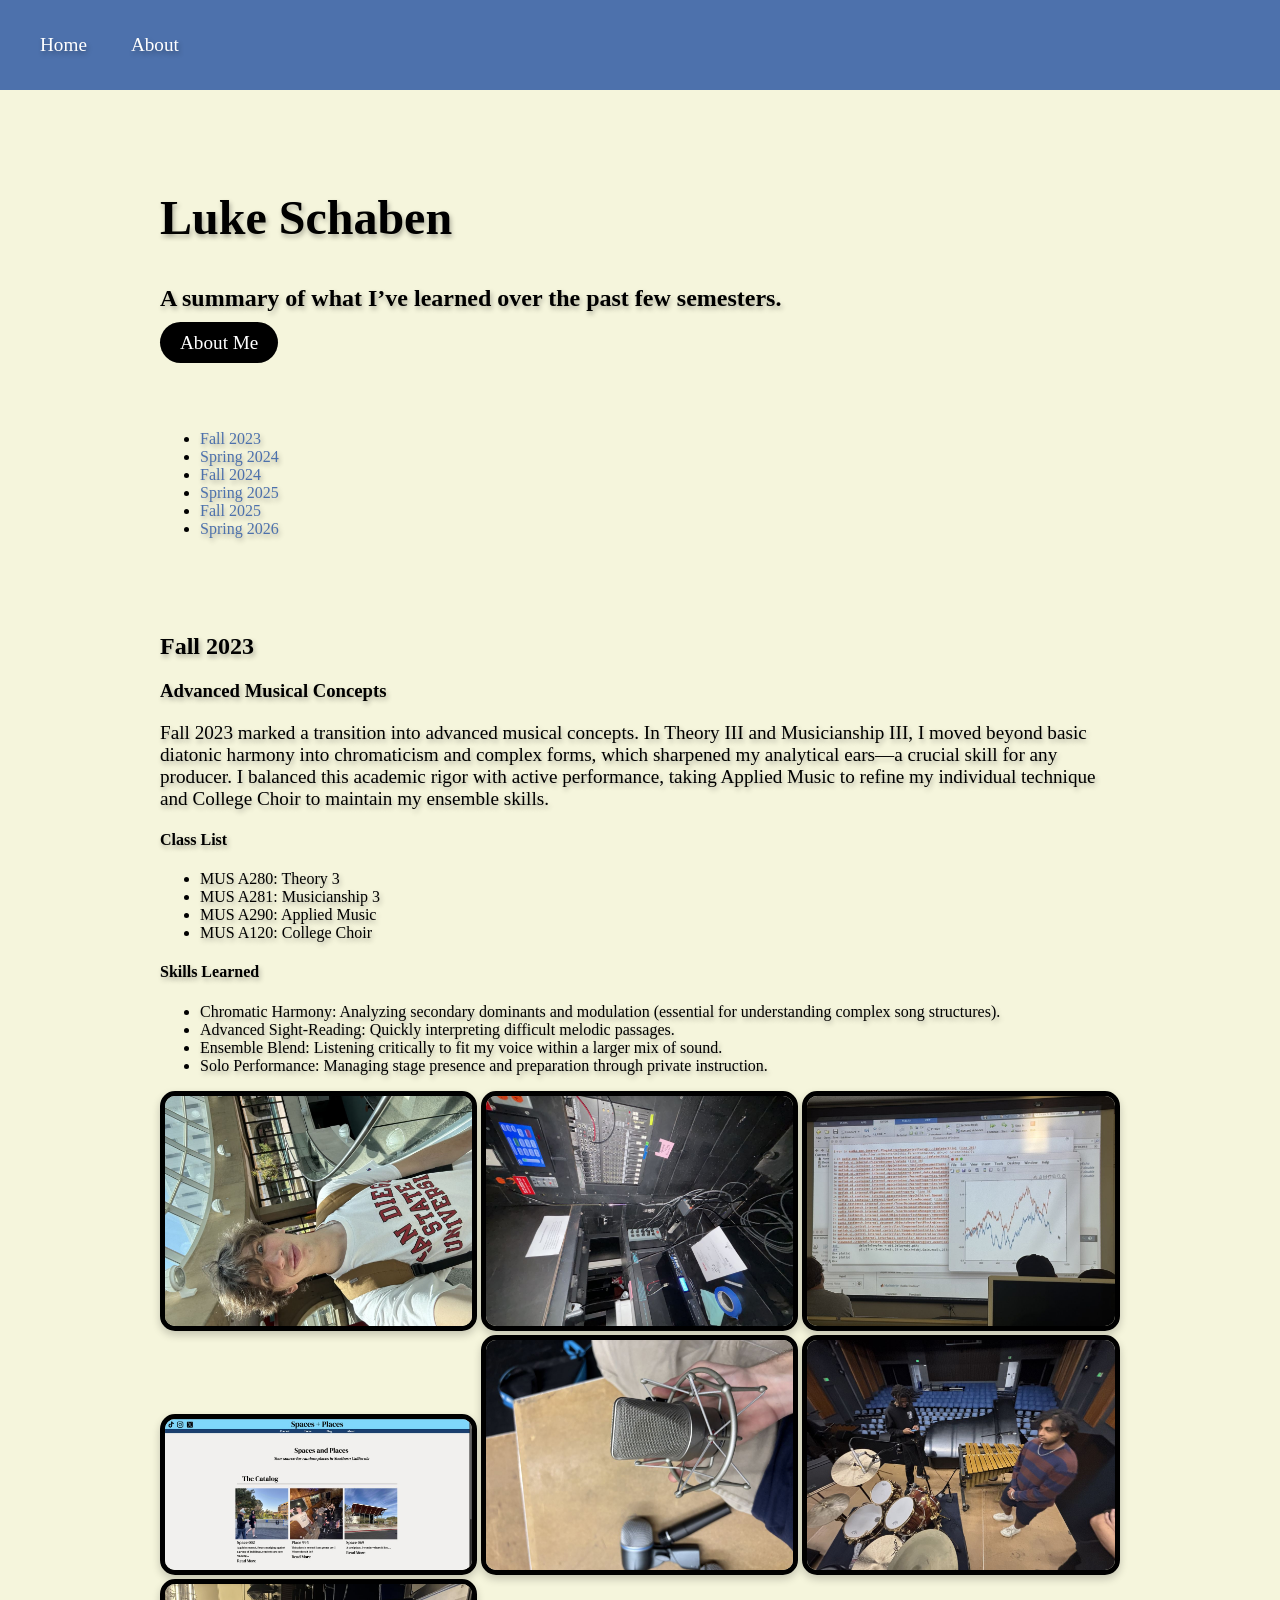
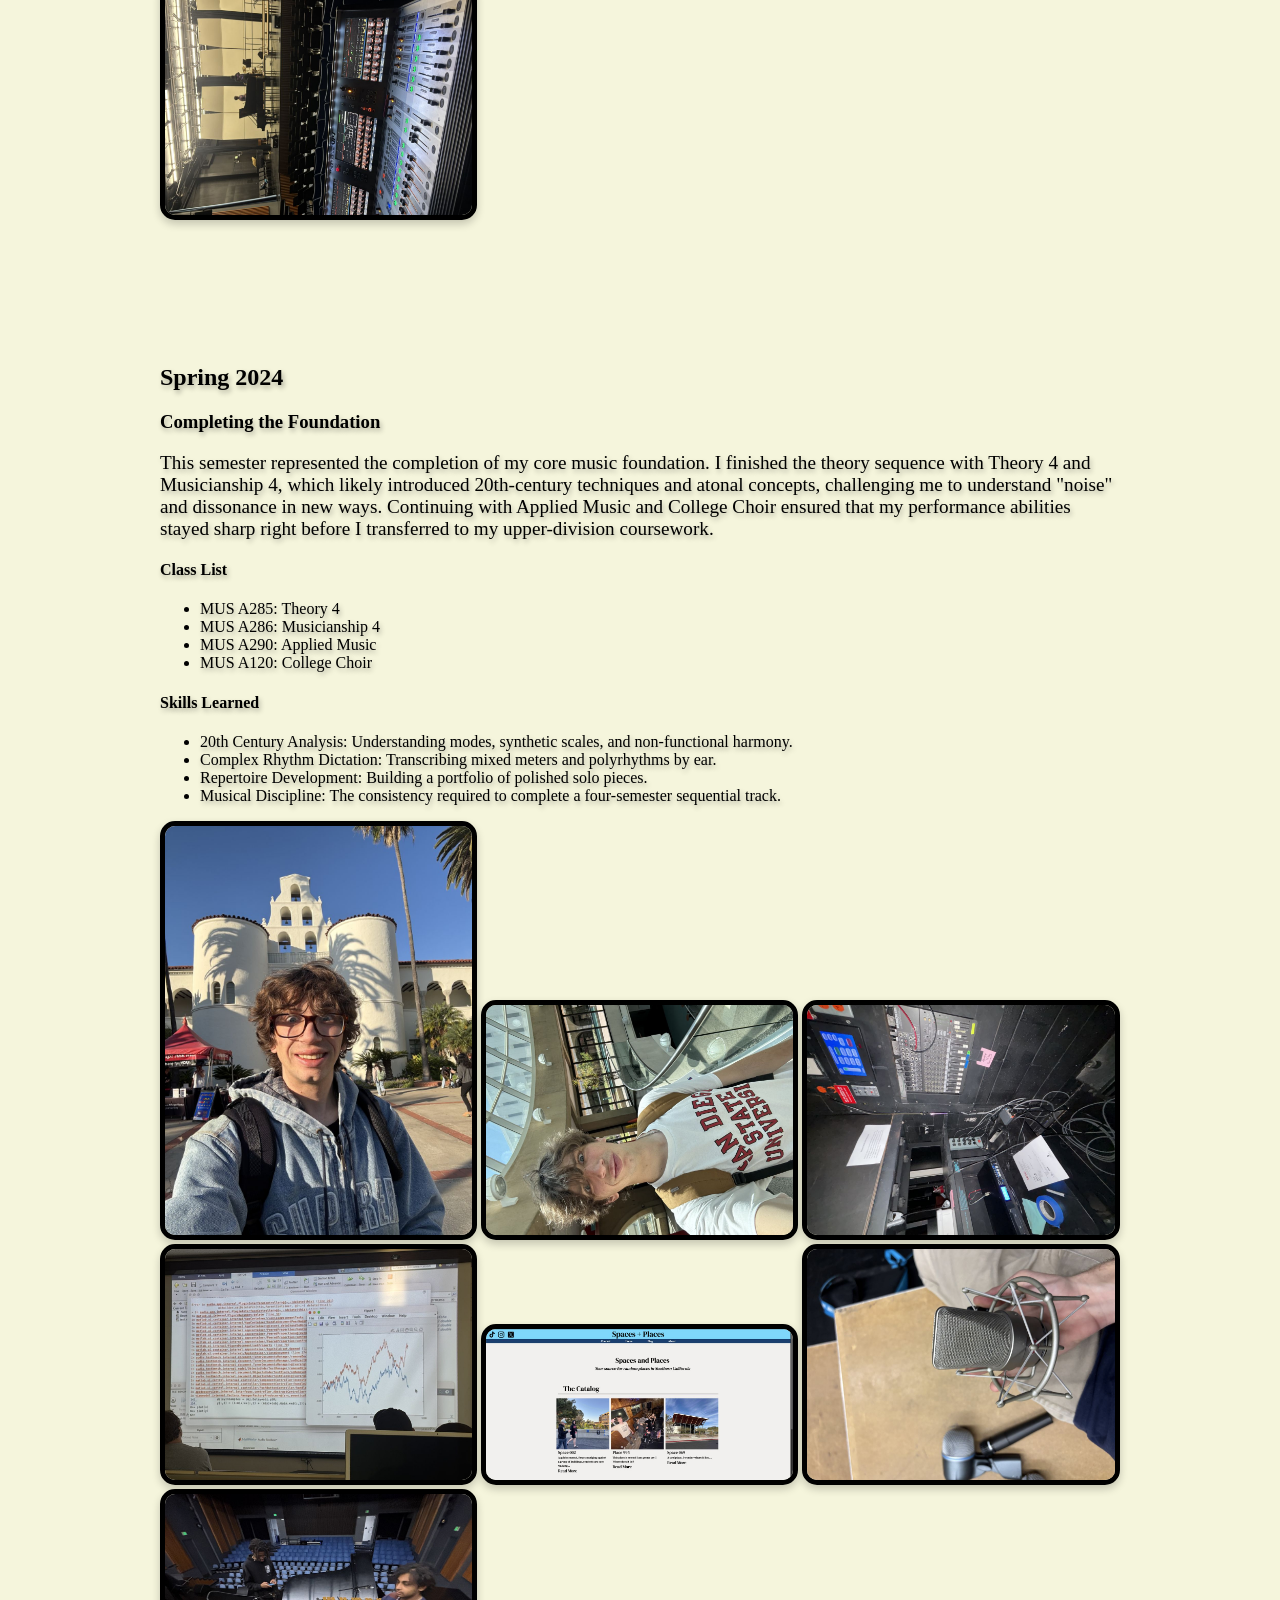
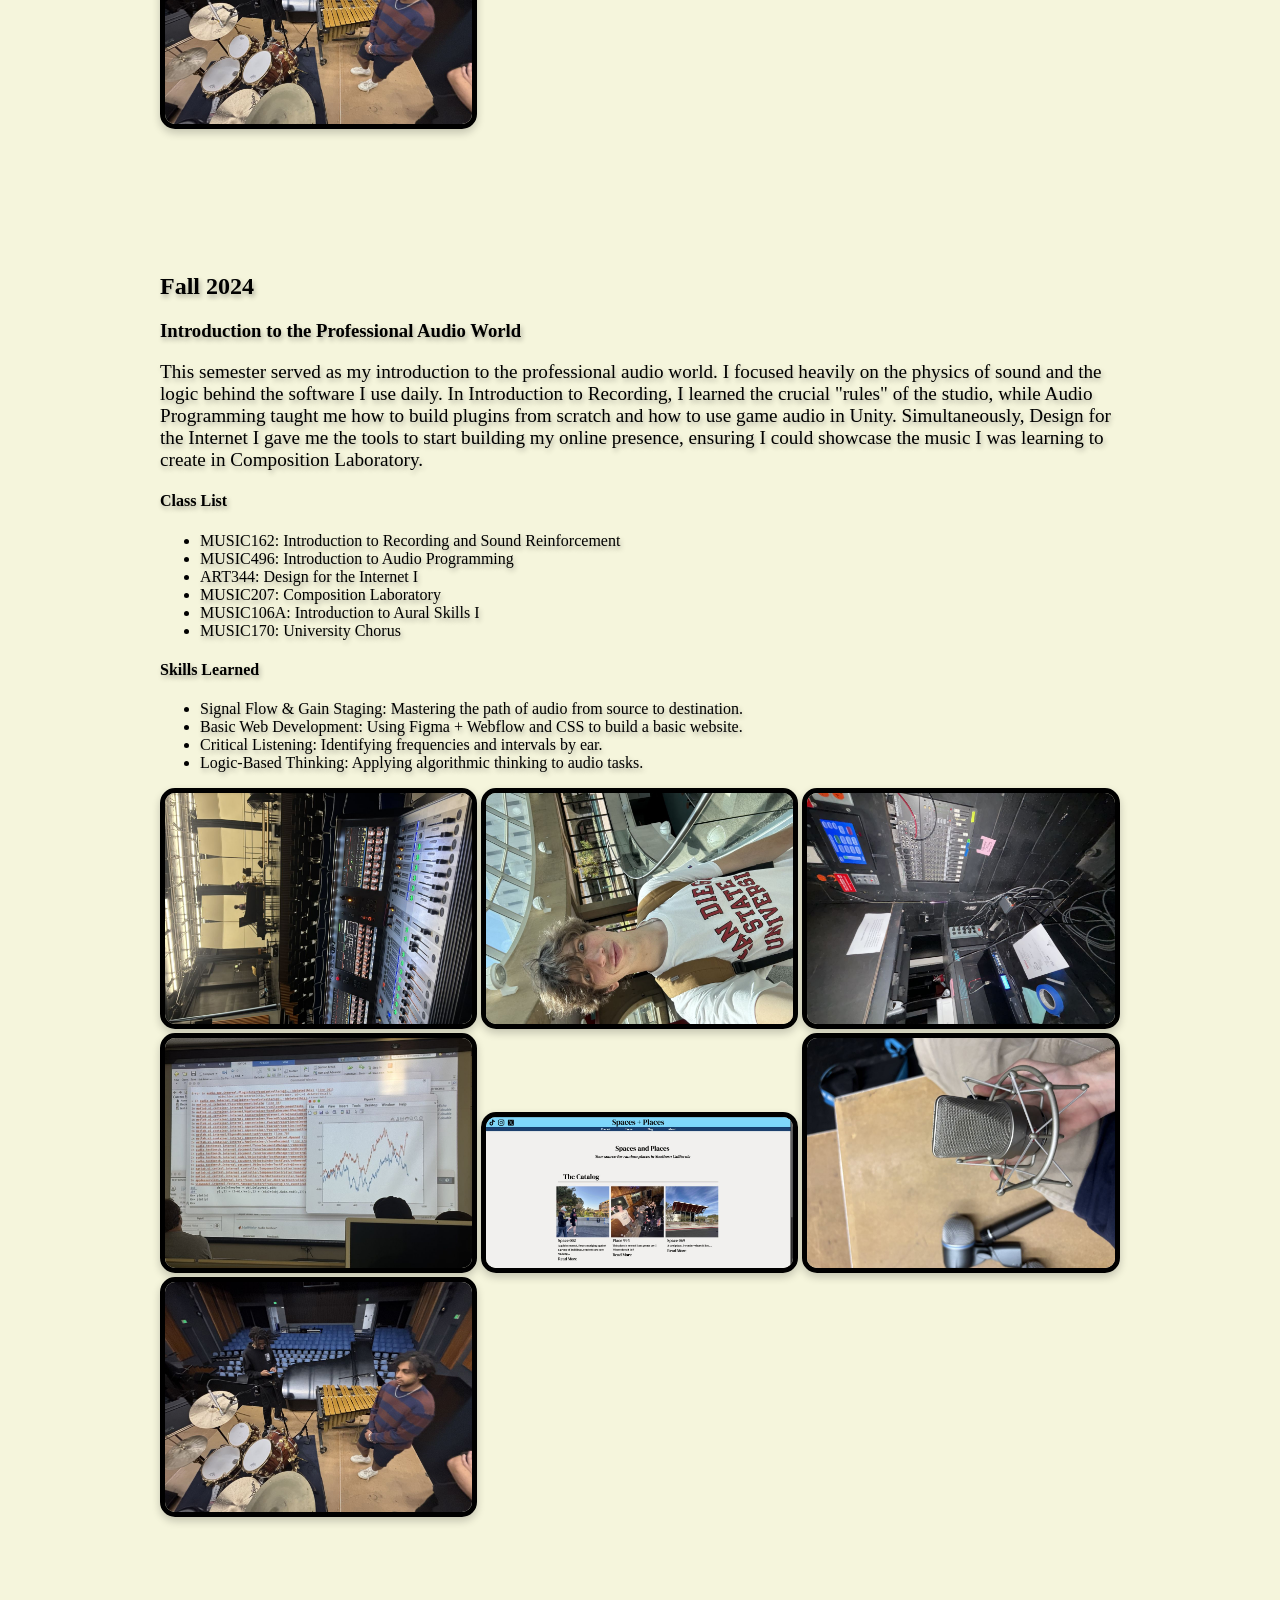
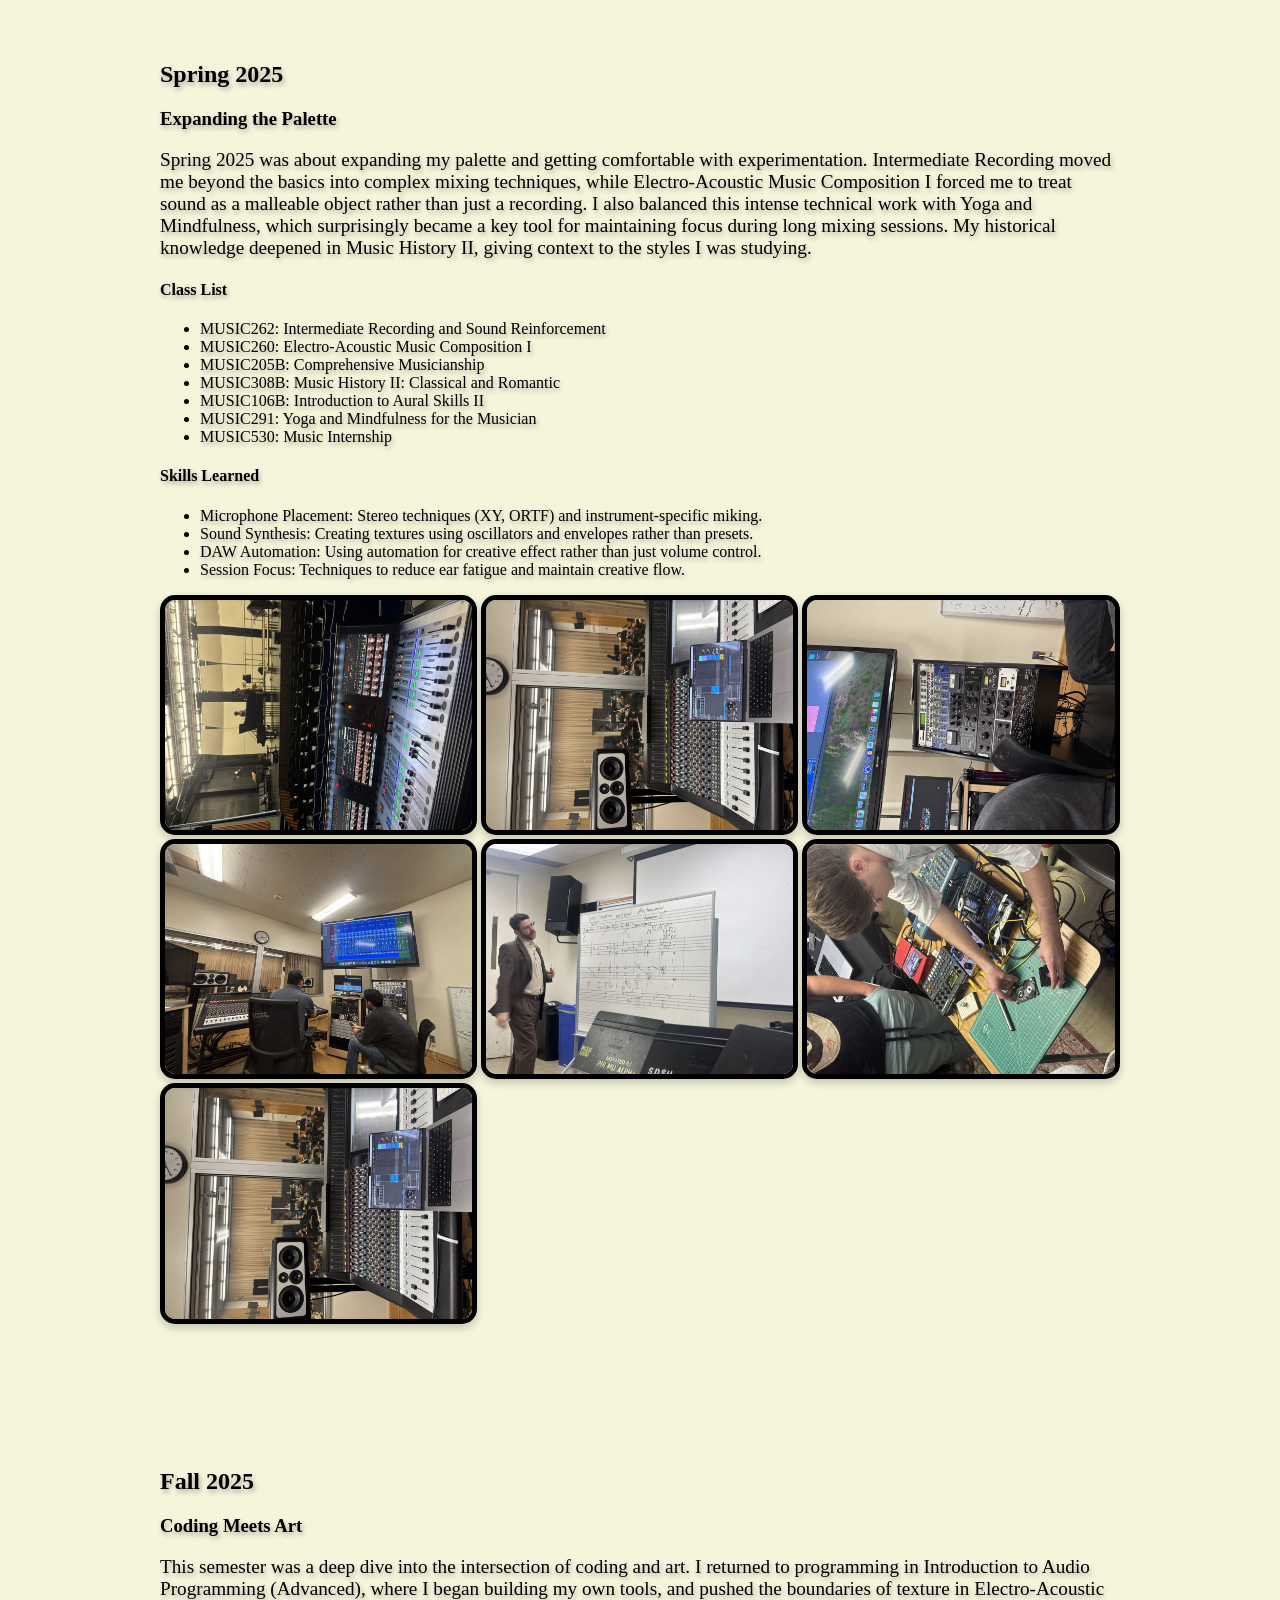
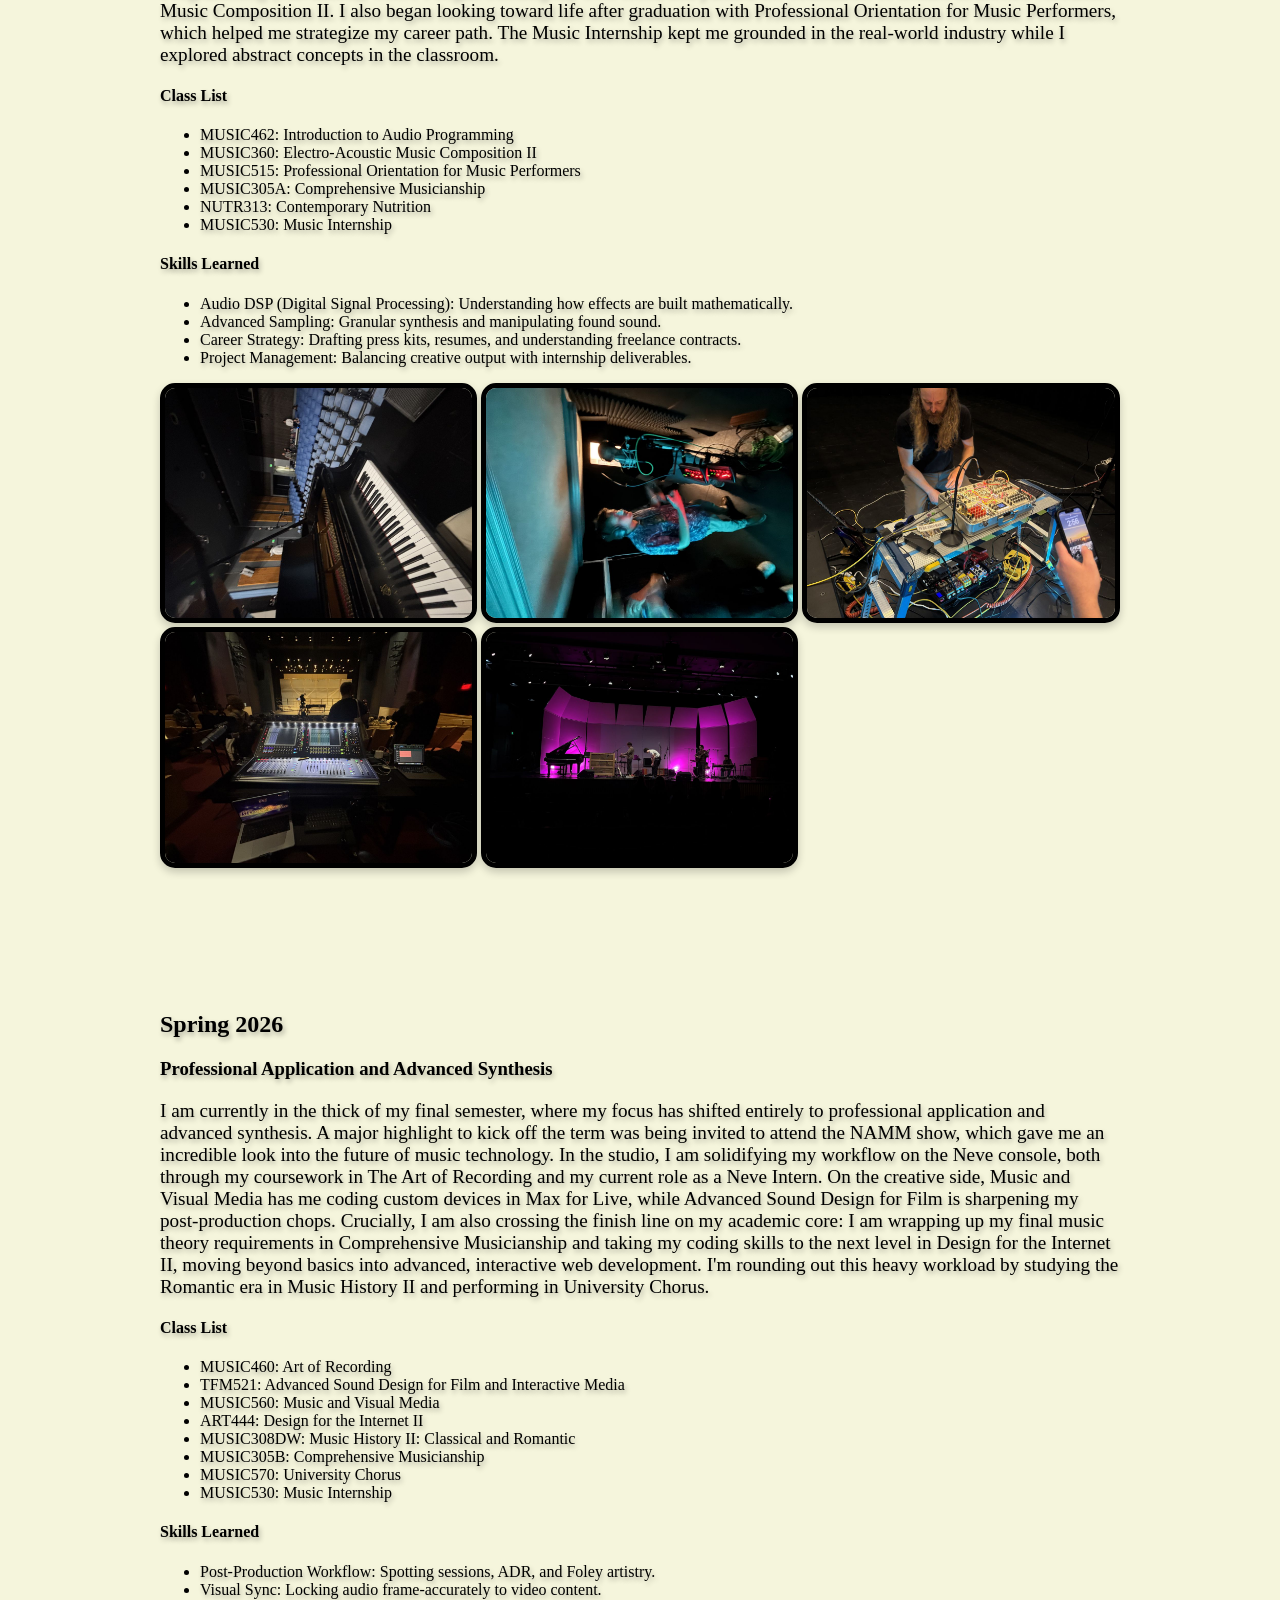
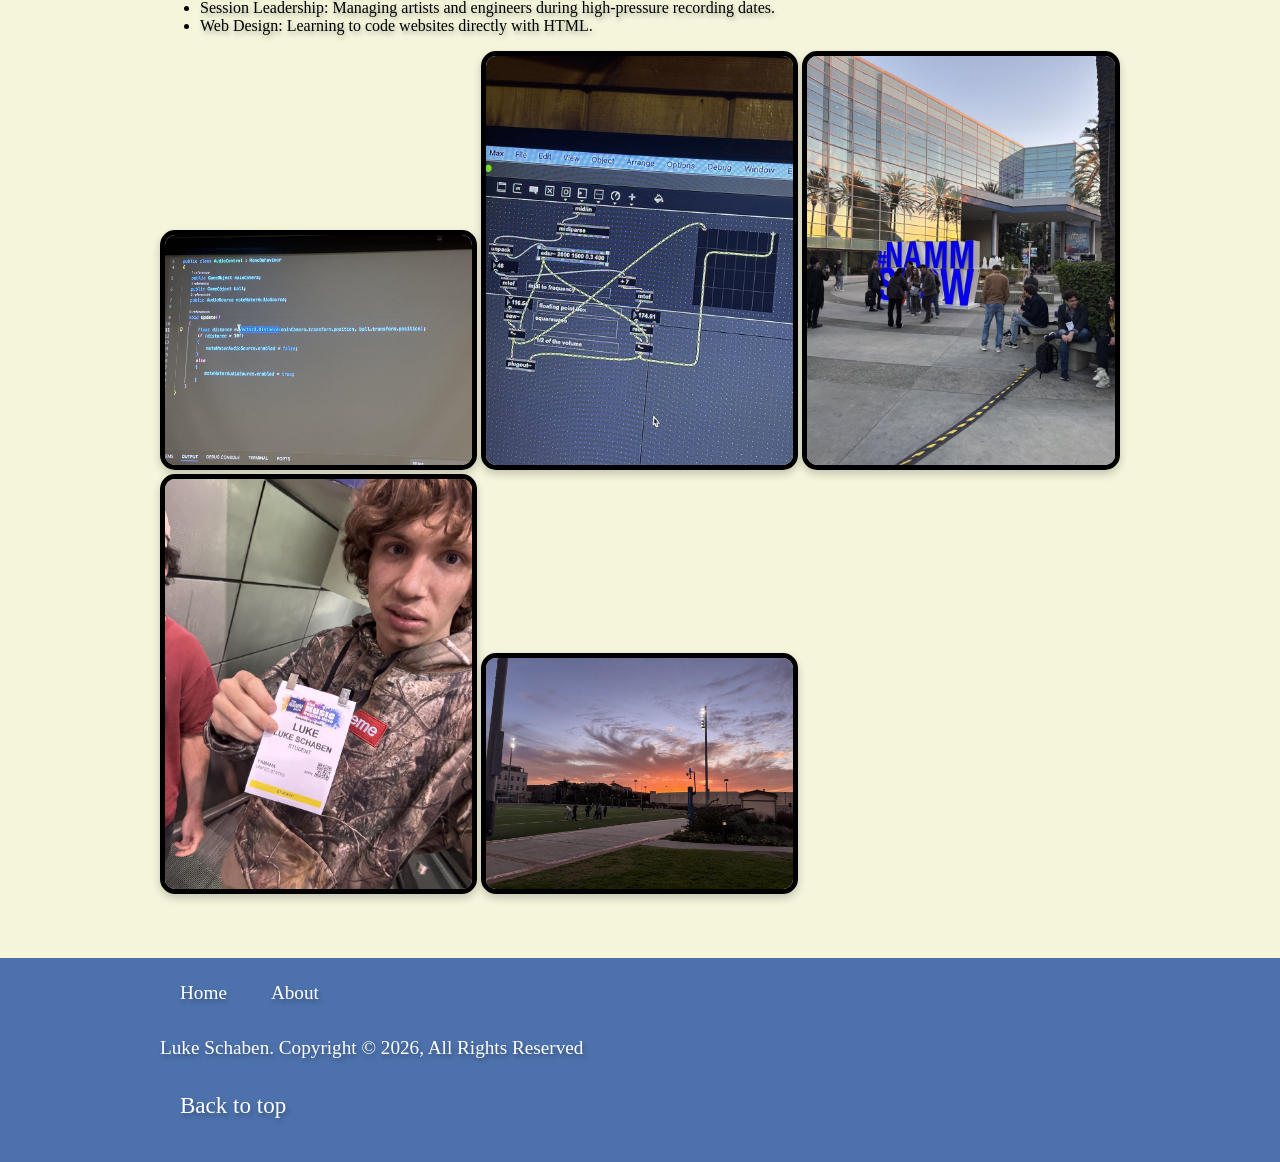
==== commit 14ee3193: "Lots of changes" ====
--- a/SchoolWebsite/index.html
+++ b/SchoolWebsite/index.html
@@ -9,10 +9,10 @@
   <link rel="stylesheet" href="css/responsive.css">
 </head>
 <body>
-<div class="container">
+<div class="navbar">
   <a href="index.html">Home</a>
   <a href="about.html">About</a>
-
+</div> 
 
 
 <!-- MAIN HEADER --> 
@@ -20,12 +20,14 @@
   <div class="container">
     <h1>Luke Schaben</h1>
     <h2>A summary of what I’ve learned over the past few semesters.</h2>
-    <a href="about.html" target="_blank">About Me</a>
+    <div>
+    <a class="button-container" href="about.html" target="_blank">About Me</a>
+    </div> 
   </div>
 </section>
 
     <nav>
-      <div class="container">
+      <div class="container nav-container">
         <ul>
           <li><a href="#section-1">Fall 2023</a></li>
           <li><a href="#section-2">Spring 2024</a></li>
@@ -239,8 +241,8 @@
 <!-- FOOTER SECTION -->  
 <footer>
   <div class="container">
-    <p>Home</p>
-    <p>About</p>
+    <a href="index.html">Home</a>
+    <a href="about.html">About</a>
       <p>Luke Schaben. Copyright © 2026, All Rights Reserved</p>
       <p><a href="#header">Back to top</a></p>
   </div>
--- a/SchoolWebsite/css/styles.css
+++ b/SchoolWebsite/css/styles.css
@@ -1,6 +1,7 @@
 /* CSS GOES HERE */
 html {
-    font-family: Arial, Helvetica, sans-serif !important;
+    font-family: Georgia, 'Times New Roman', Times, serif !important;
+    text-shadow: rgba(0, 0, 0, 0.3) 0.1em 0.2em 0.3em;
 }
 body {
     margin: 0;
@@ -9,6 +10,7 @@
 	font-size: 100%;
 	font: inherit;
 	vertical-align: baseline;
+    background-color: beige;
     
 }
 ol li {
@@ -20,10 +22,6 @@
 div.text-wrapper {
     font-family: Georgia, 'Times New Roman', Times, serif;
 }
-
-a[href="index.html"] {
-    color: red;}
-
 div p:nth-child(1) {
     font-size: 14px;
 }
@@ -31,9 +29,9 @@
 section {
     padding: 60px 20px;
 }
-section:nth-child(even) {
+/*section:nth-child(even) {
     background-color: #f2f2f2;
-}
+}*/
 .container {
     width: 100%;
     max-width: 960px;
@@ -43,6 +41,12 @@
 h1 {
     font-size: 3em;
 }
+h2 {
+    font-size: 1.5em;
+}
+p {
+    font-size: 1.2em;
+}
 section .gallery {
     width: 100%;
 }
@@ -50,8 +54,51 @@
     width: 32%;
 }
 footer {
-    background-color: #000;
+    background-color: #4D71AC;
     color: #fff;
     padding: 10px;
 }
-img { max-width: 100%; height: auto; }+img { 
+    max-width: 100%; height: auto;
+border: 5px solid black;
+border-radius: 15px;
+box-shadow: 0 4px 8px rgba(0, 0, 0, 0.2);
+border-style: solid;
+}
+
+.navbar {
+    padding: 20px;
+    background-color: #4D71AC;
+    overflow: hidden;
+}
+.navbar a, footer a {
+    color: white;
+    text-decoration: none;
+    padding: 14px 20px;
+    display: inline-block;
+    font-size: 1.2em;
+}
+a:hover {
+    background-color: white;
+    color: black;
+    border: black solid 1px;
+}
+img:hover {
+    transform: scale(1.2);
+    transition: transform 0.1s ease-in-out;
+}
+.button-container {
+    background-color: #000000;
+    color: white;
+    border: none;
+    padding: 10px 20px;
+    border-radius: 10em;
+    font-size: 1.2em;
+    cursor: pointer;
+    text-decoration: none;
+}
+
+a {
+    text-decoration: none;
+    color:#4D71AC;
+}
--- a/SchoolWebsite/css/responsive.css
+++ b/SchoolWebsite/css/responsive.css
@@ -6,5 +6,4 @@
 
 /* MOBILE VIEW */
 @media only screen and (max-width: 478px) {
-  
 }
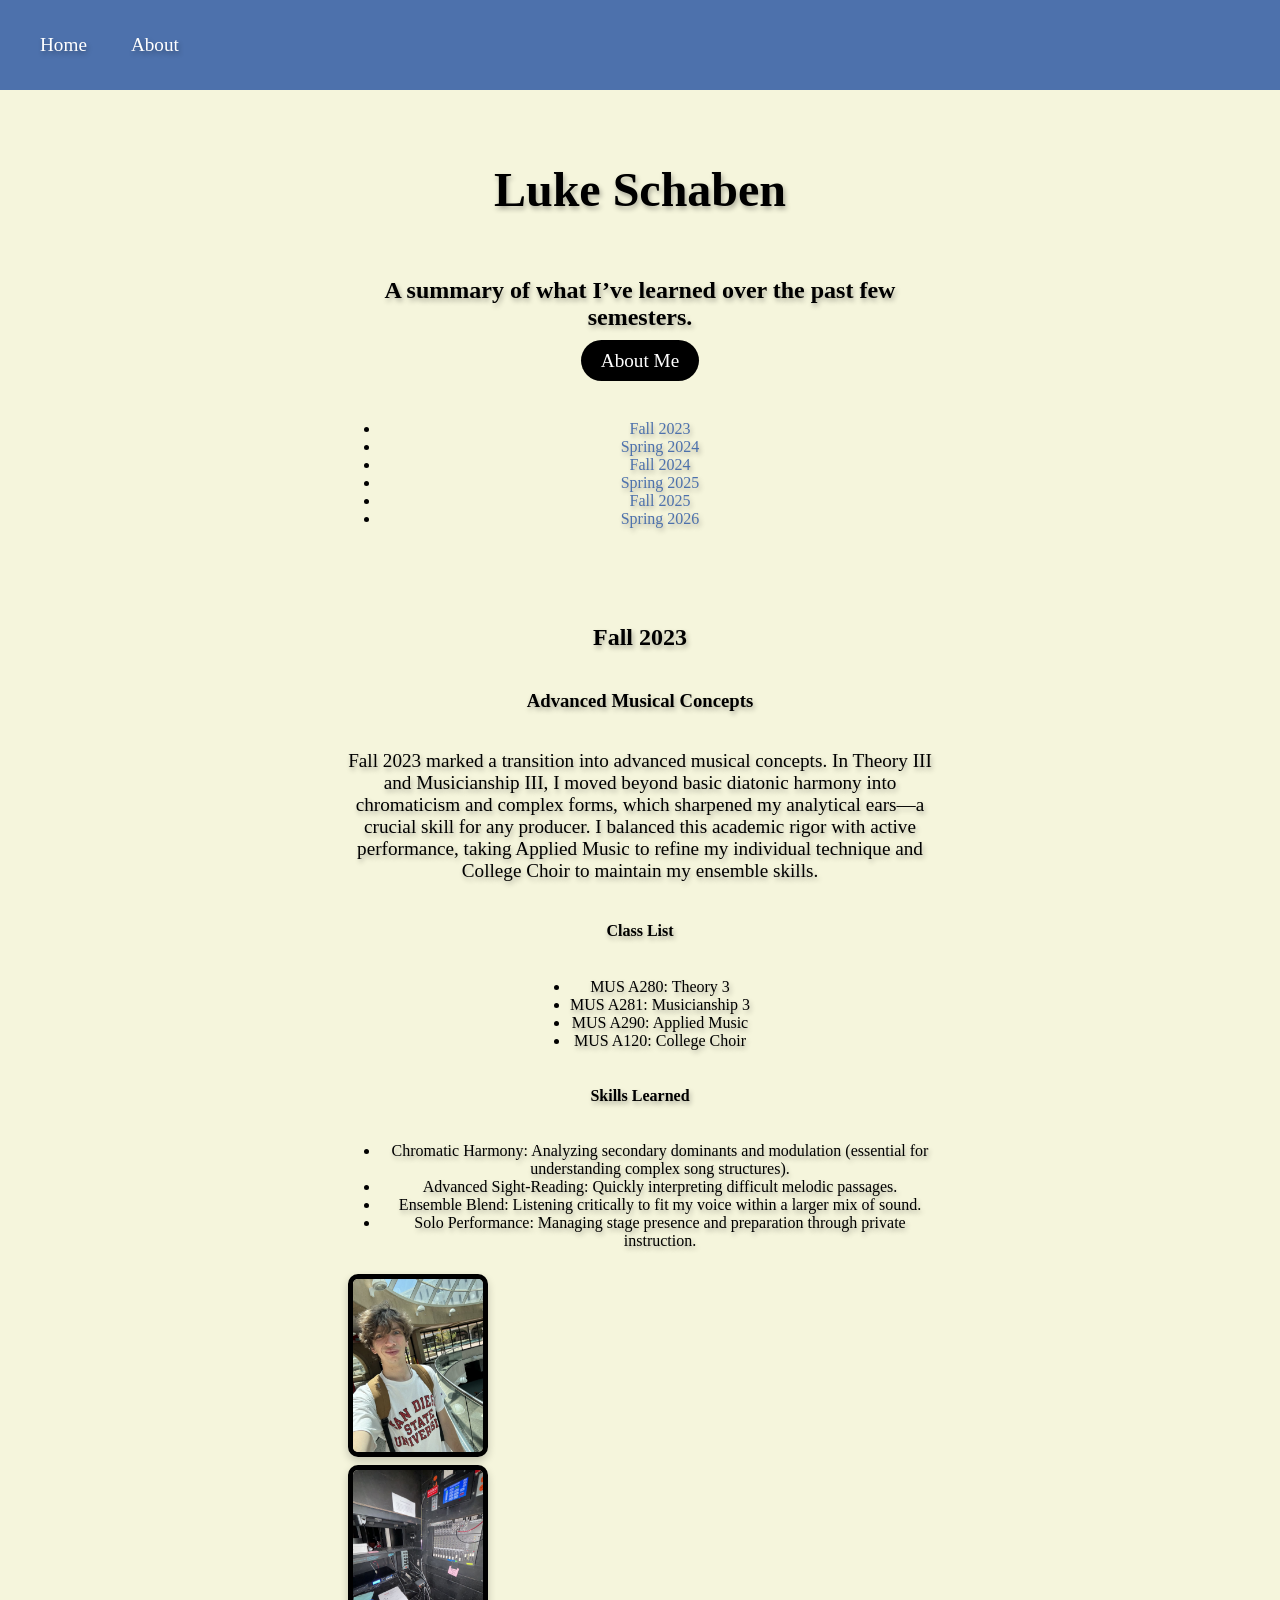
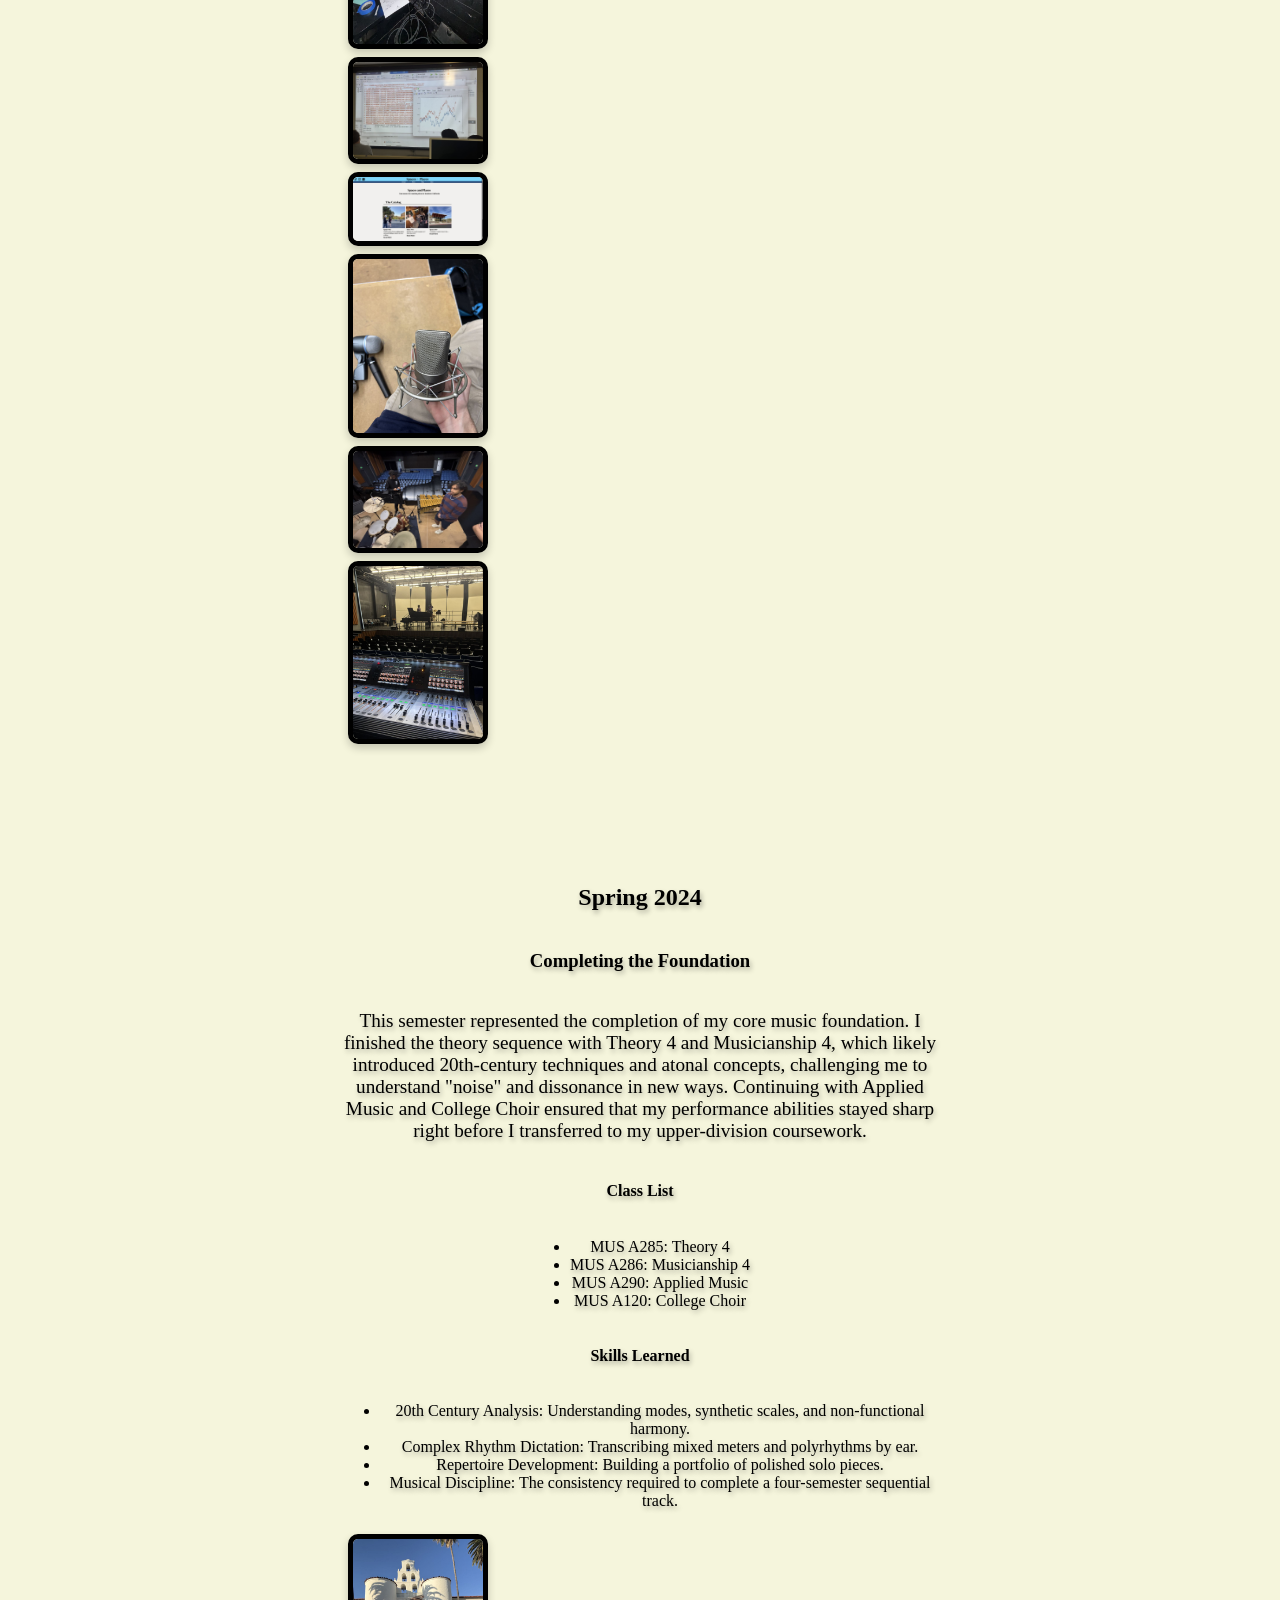
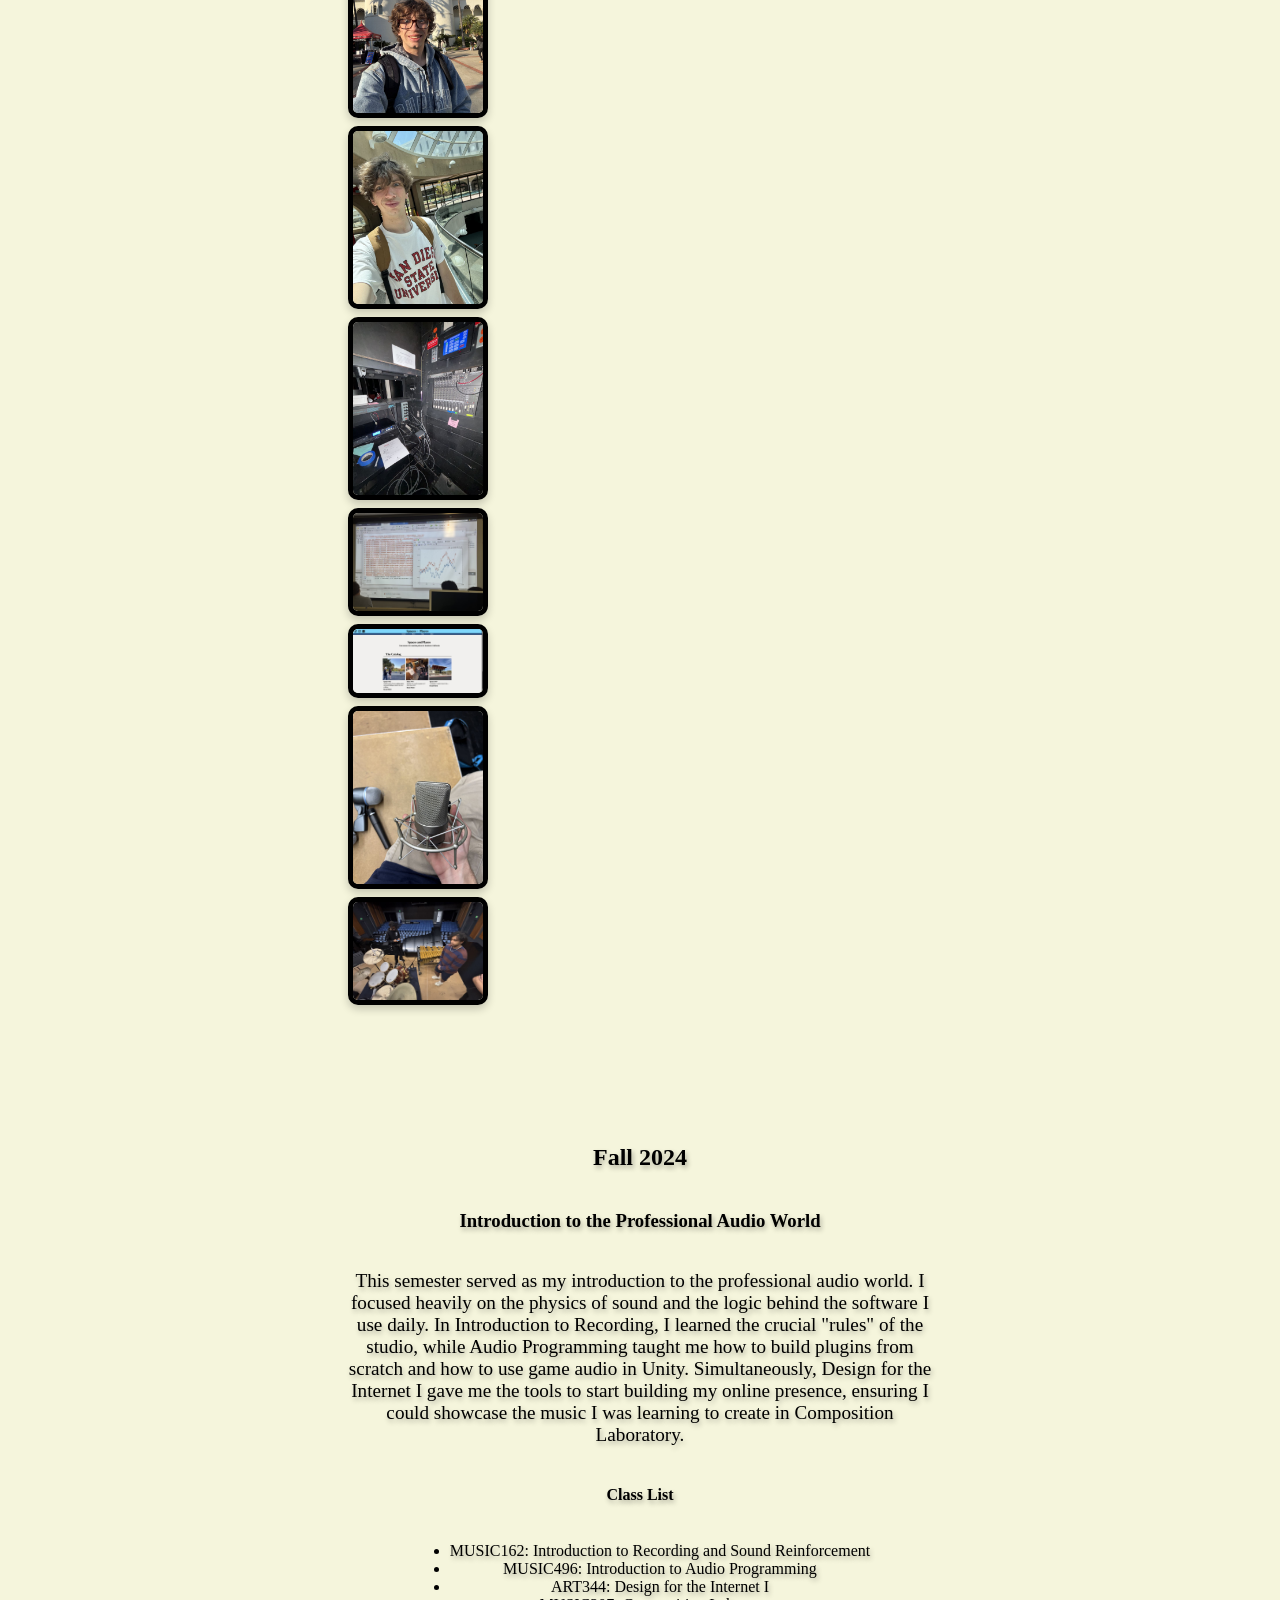
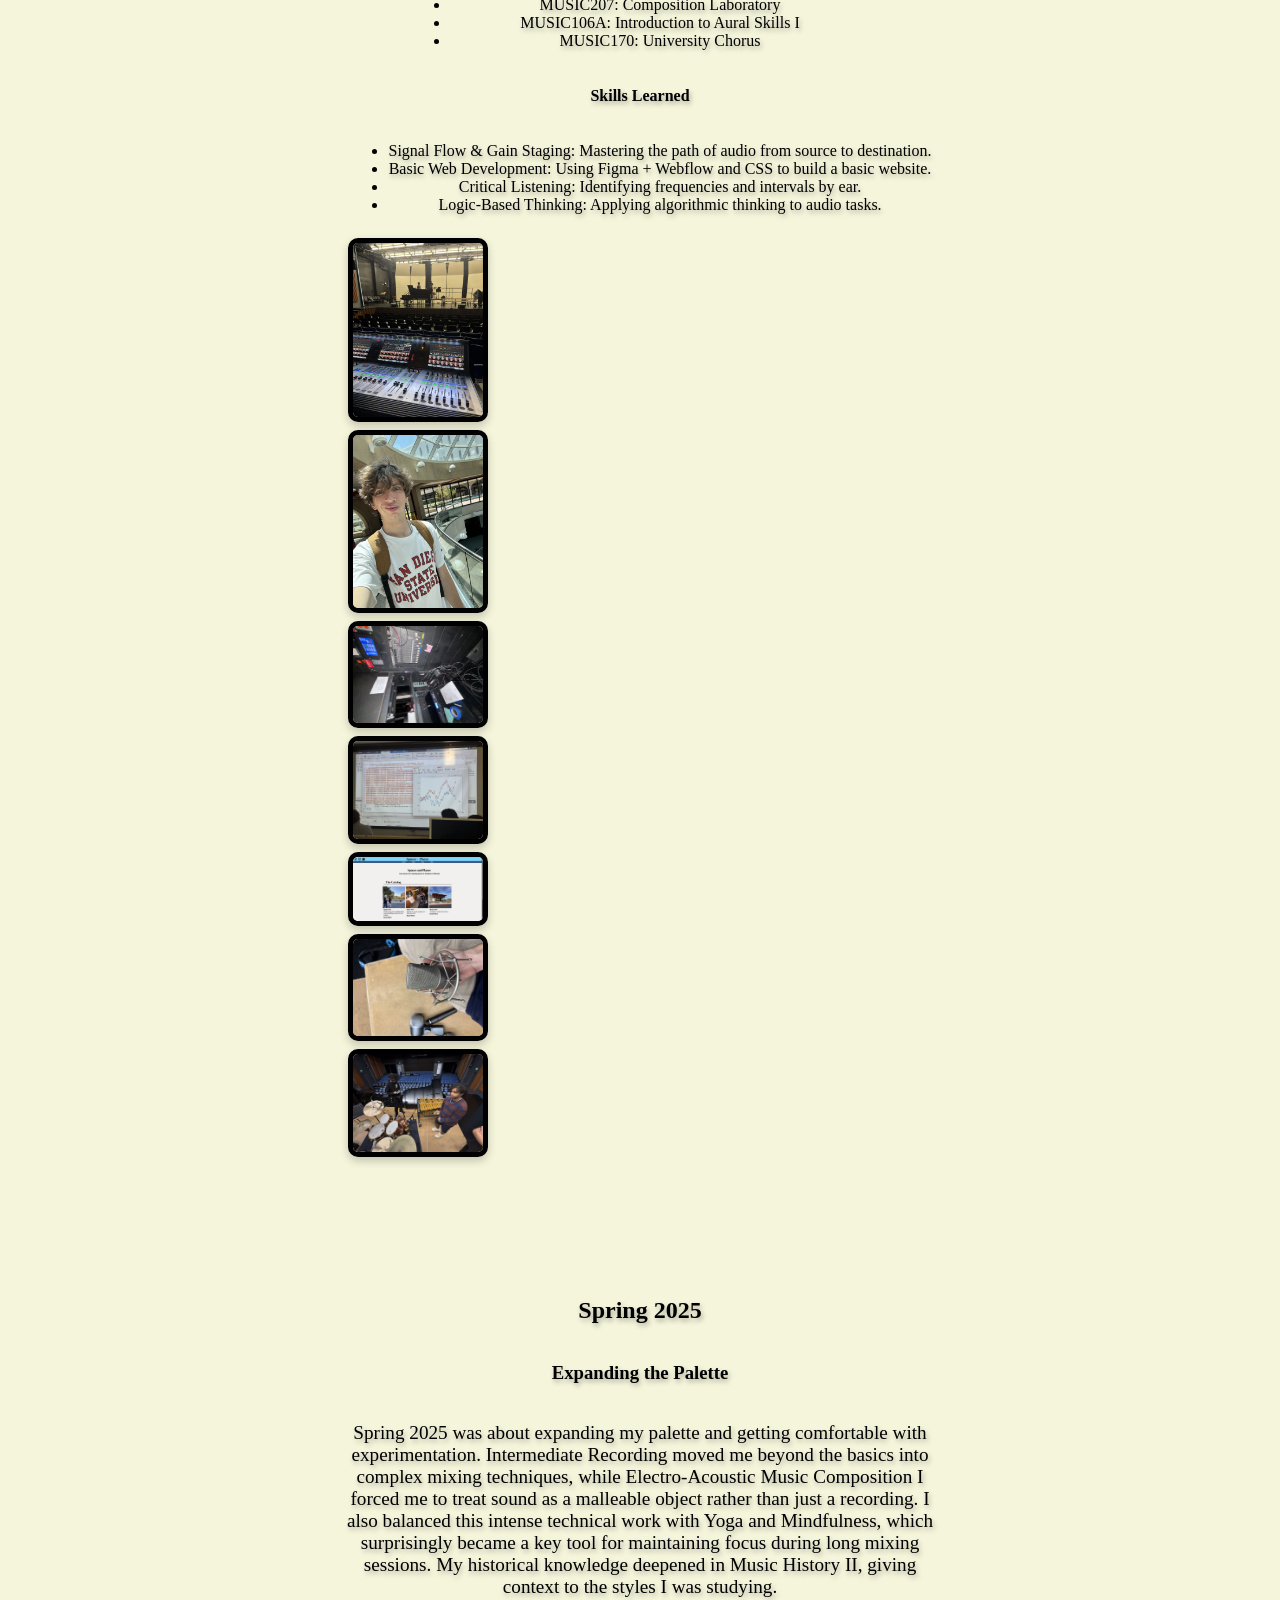
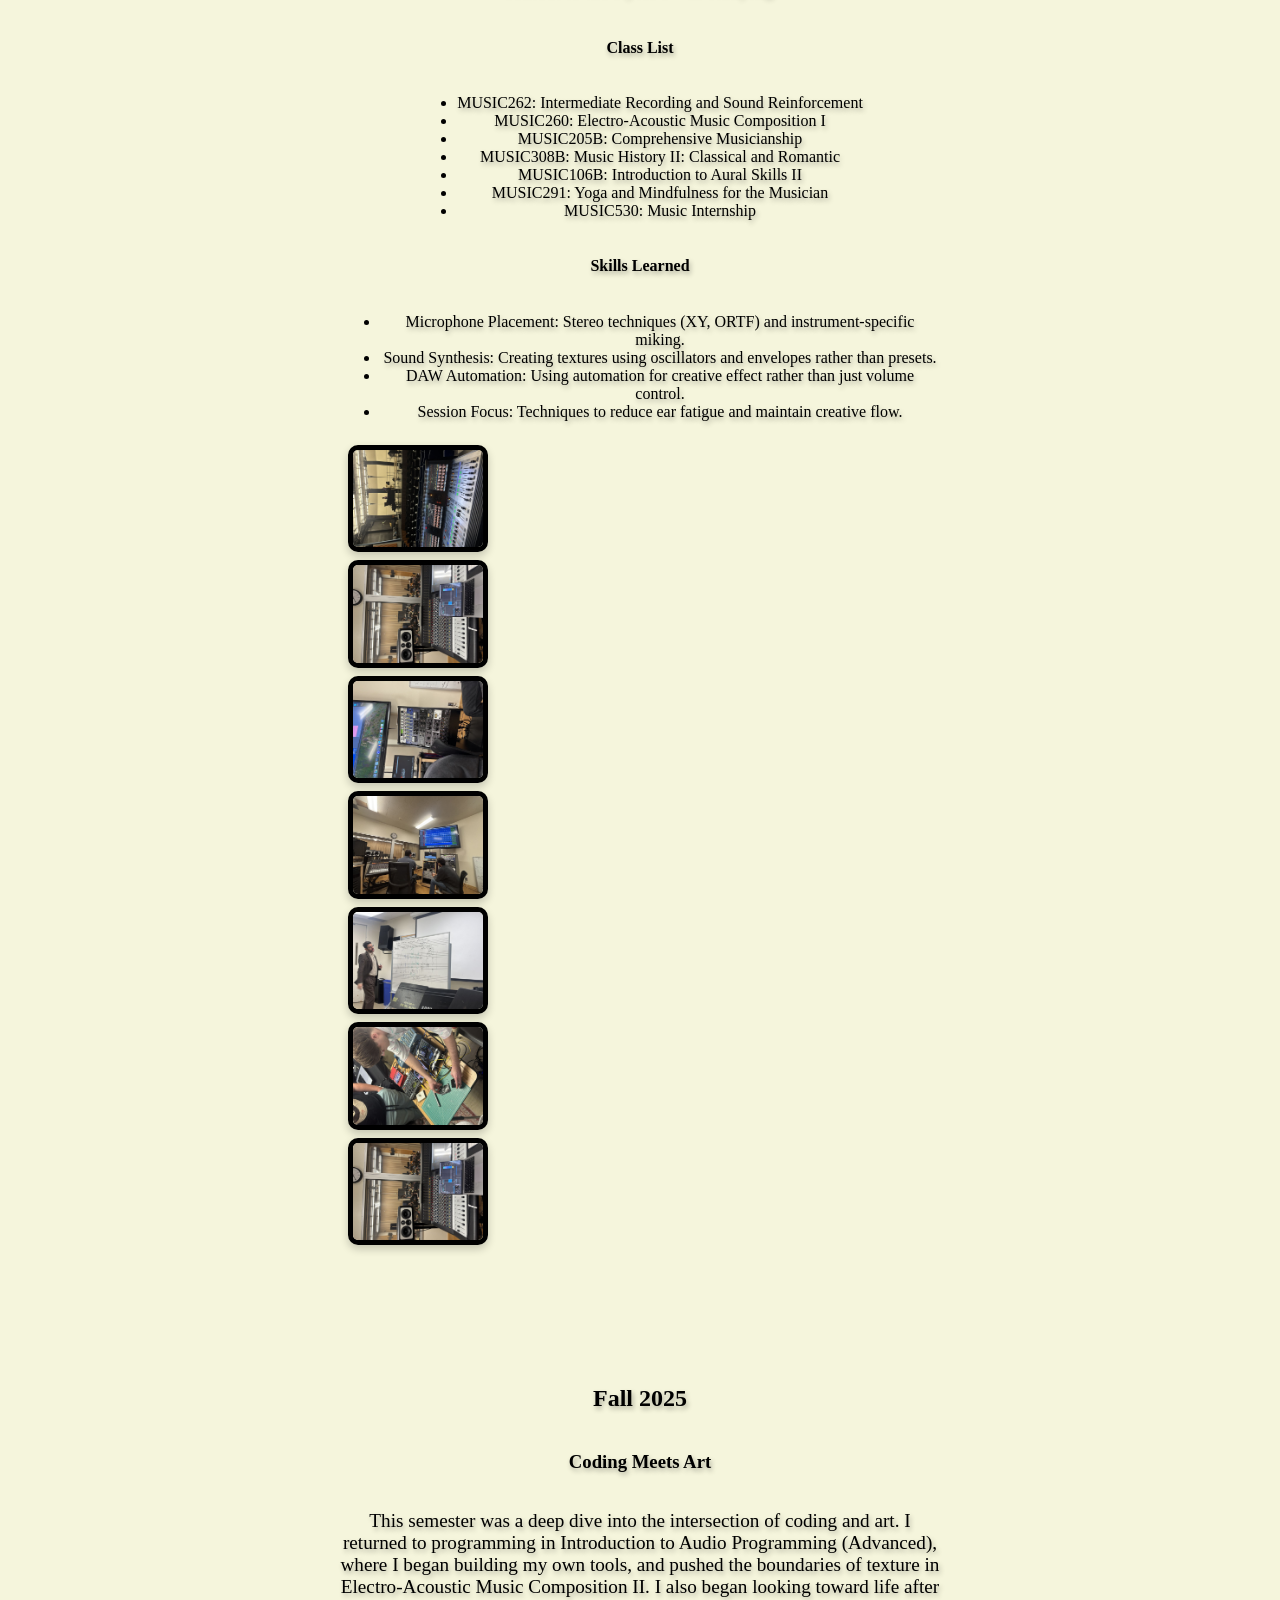
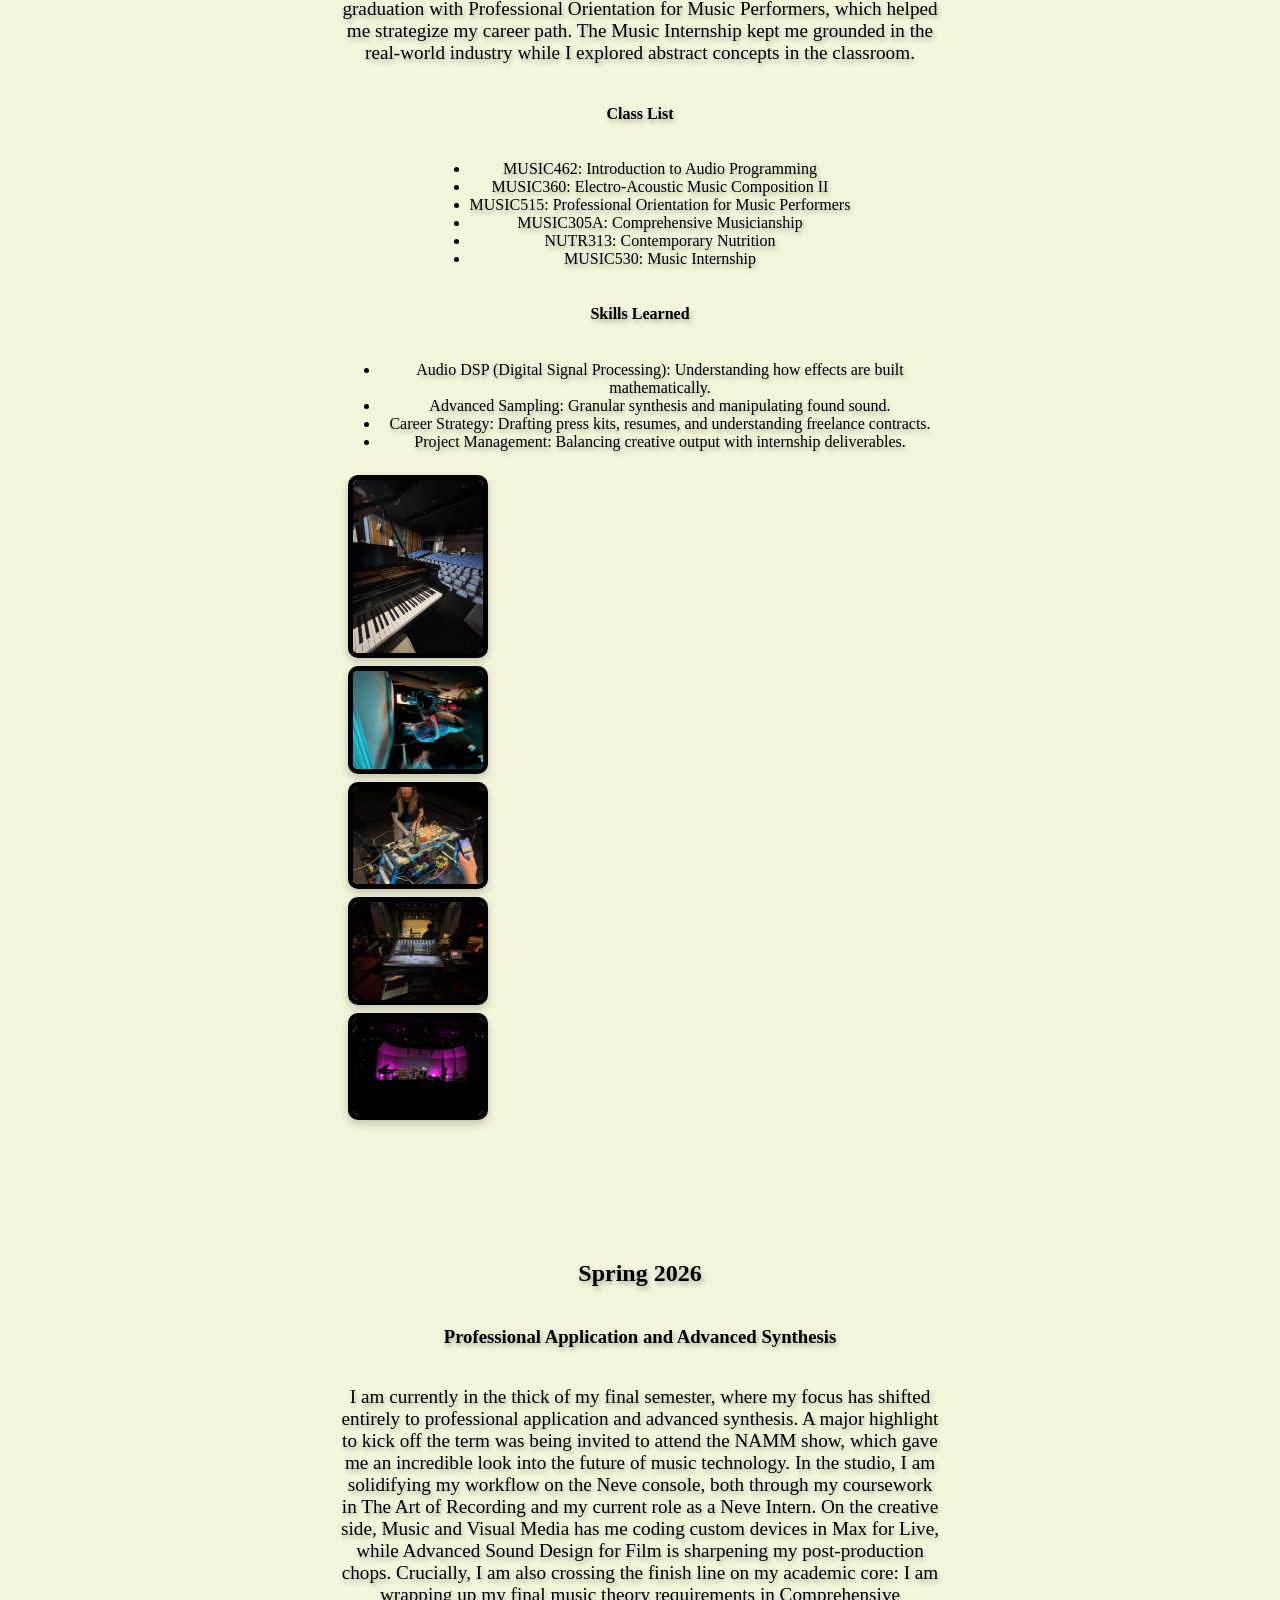
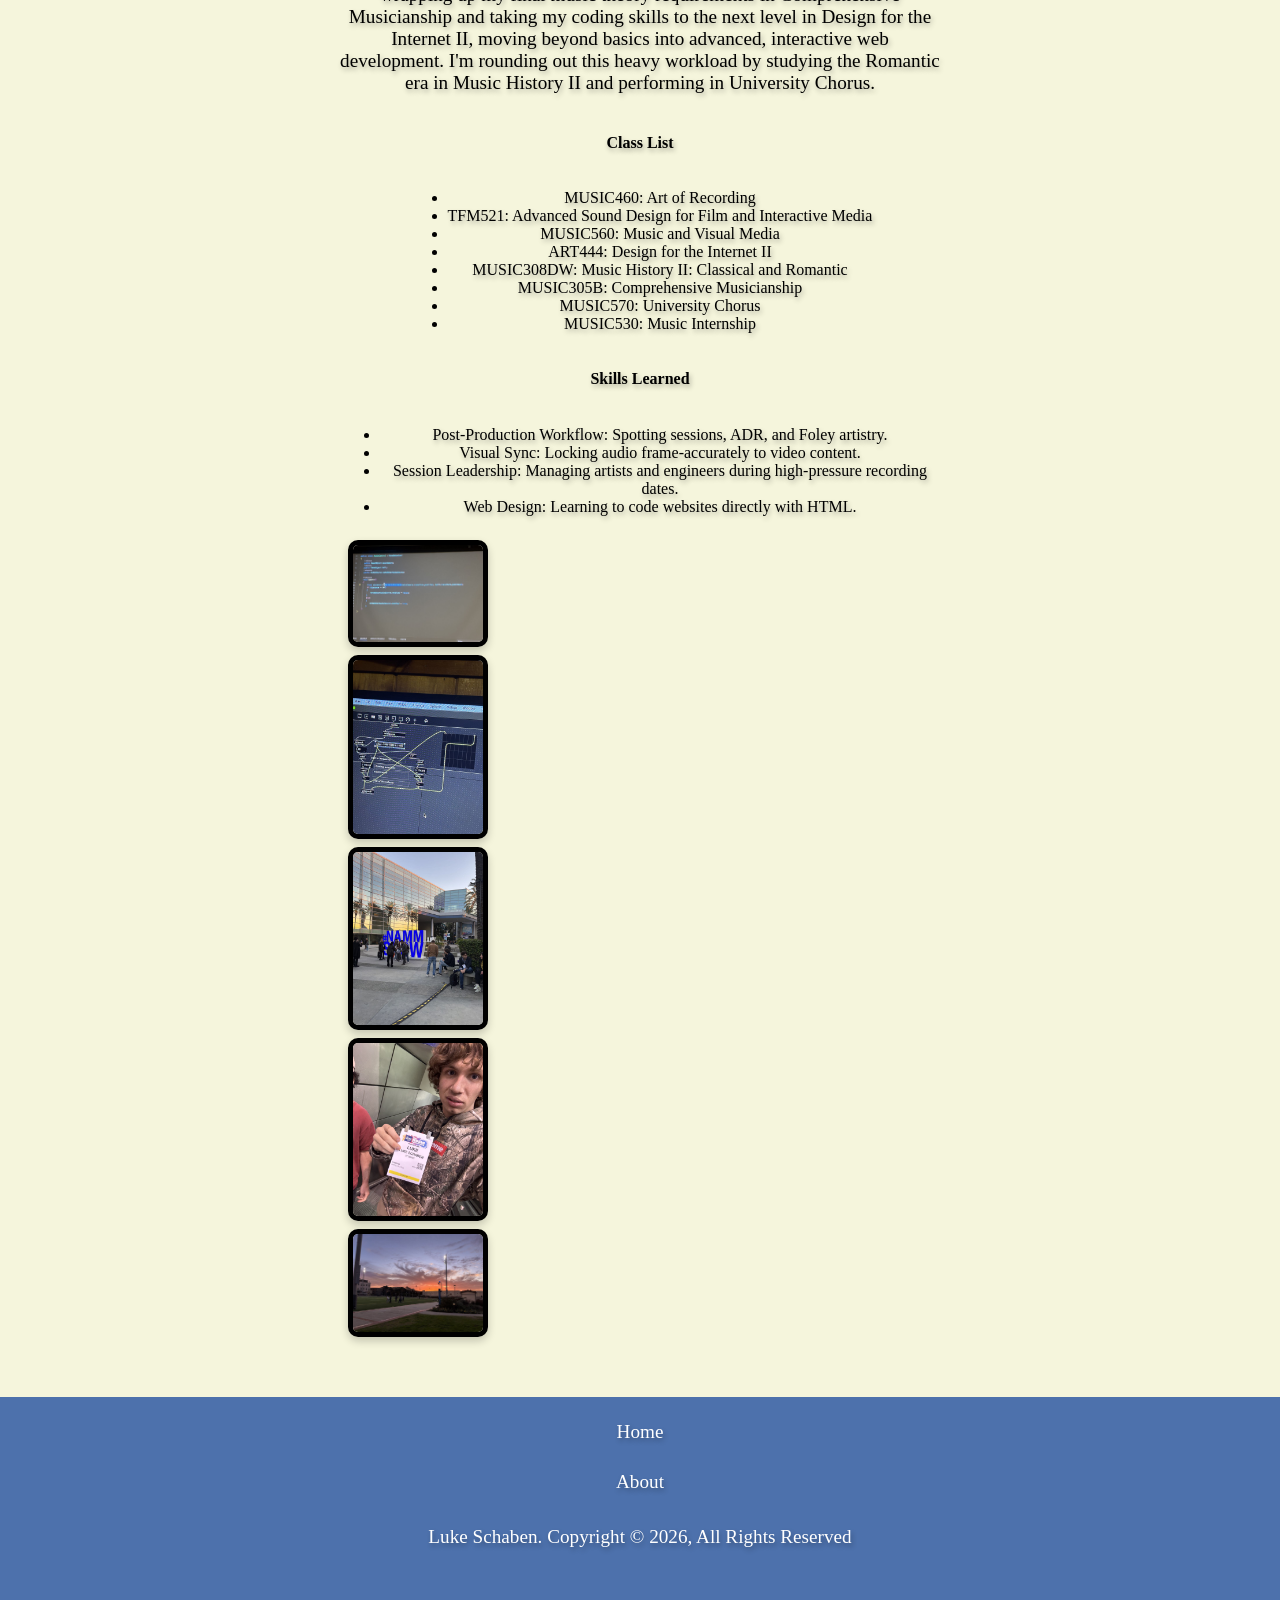
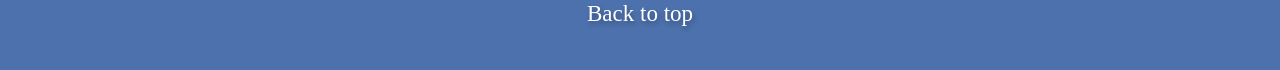
==== commit 417e9c87: "changessz" ====
--- a/SchoolWebsite/index.html
+++ b/SchoolWebsite/index.html
@@ -41,7 +41,7 @@
 
 <!-- FIRST SECTION --> 
 <section id="section-1">
-  <div class="container">
+  <div class="semester">
     <h2>Fall 2023</h2>
     <h3>Advanced Musical Concepts</h3>
     <p>Fall 2023 marked a transition into advanced musical concepts. In Theory III and Musicianship III, I moved beyond basic diatonic harmony into chromaticism and complex forms, which sharpened my analytical ears—a crucial skill for any producer. I balanced this academic rigor with active performance, taking Applied Music to refine my individual technique and College Choir to maintain my ensemble skills.</p>
@@ -60,20 +60,21 @@
       <li>Solo Performance: Managing stage presence and preparation through private instruction.</li>
     </ul>
     <div class="gallery">
-      <img src="images/v1_128.png" alt="Fall 2023 image 1" loading="lazy"/>
-      <img src="images/v1_129.png" alt="Fall 2023 image 2" loading="lazy"/>
-      <img src="images/v1_131.png" alt="Fall 2023 image 3" loading="lazy"/>
-      <img src="images/v1_132.png" alt="Fall 2023 image 4" loading="lazy"/>
-      <img src="images/v1_133.png" alt="Fall 2023 image 5" loading="lazy"/>
-      <img src="images/v1_135.png" alt="Fall 2023 image 6" loading="lazy"/>
-      <img src="images/v1_136.png" alt="Fall 2023 image 7" loading="lazy"/>
+      <div class="column">
+      <image src="images/v1_128.png" alt="Fall 2023 image 1" loading="lazy"/>
+      <image src="images/v1_129.png" alt="Fall 2023 image 2" loading="lazy"/>
+      <image src="images/v1_131.png" alt="Fall 2023 image 3" loading="lazy"/>
+      <image src="images/v1_132.png" alt="Fall 2023 image 4" loading="lazy"/>
+      <image src="images/v1_133.png" alt="Fall 2023 image 5" loading="lazy"/>
+      <image src="images/v1_135.png" alt="Fall 2023 image 6" loading="lazy"/>
+      <image src="images/v1_136.png" alt="Fall 2023 image 7" loading="lazy"/>
     </div>
   </div>
 </section>
 
 <!-- SECOND SECTION -->  
 <section id="section-2">
-  <div class="container">
+  <div class="semester">
     <h2>Spring 2024</h2>
     <h3>Completing the Foundation</h3>
     <p>This semester represented the completion of my core music foundation. I finished the theory sequence with Theory 4 and Musicianship 4, which likely introduced 20th-century techniques and atonal concepts, challenging me to understand "noise" and dissonance in new ways. Continuing with Applied Music and College Choir ensured that my performance abilities stayed sharp right before I transferred to my upper-division coursework.</p>
@@ -92,20 +93,21 @@
       <li>Musical Discipline: The consistency required to complete a four-semester sequential track.</li>
     </ul>
     <div class="gallery">
-      <img src="images/v10_508.png" alt="Spring 2024 image 1" loading="lazy"/>
-      <img src="images/v10_516.png" alt="Spring 2024 image 2" loading="lazy"/>
-      <img src="images/v10_517.png" alt="Spring 2024 image 3" loading="lazy"/>
-      <img src="images/v10_519.png" alt="Spring 2024 image 4" loading="lazy"/>
-      <img src="images/v10_520.png" alt="Spring 2024 image 5" loading="lazy"/>
-      <img src="images/v10_521.png" alt="Spring 2024 image 6" loading="lazy"/>
-      <img src="images/v10_523.png" alt="Spring 2024 image 7" loading="lazy"/>
+      <div class="column">
+      <image src="images/v10_508.png" alt="Spring 2024 image 1" loading="lazy"/>
+      <image src="images/v10_516.png" alt="Spring 2024 image 2" loading="lazy"/>
+      <image src="images/v10_517.png" alt="Spring 2024 image 3" loading="lazy"/>
+      <image src="images/v10_519.png" alt="Spring 2024 image 4" loading="lazy"/>
+      <image src="images/v10_520.png" alt="Spring 2024 image 5" loading="lazy"/>
+      <image src="images/v10_521.png" alt="Spring 2024 image 6" loading="lazy"/>
+      <image src="images/v10_523.png" alt="Spring 2024 image 7" loading="lazy"/>
     </div>
   </div>
 </section>
 
 <!-- THIRD SECTION -->  
 <section id="section-3">
-  <div class="container">
+  <div class="semester">
     <h2>Fall 2024</h2>
     <h3>Introduction to the Professional Audio World</h3>
     <p>This semester served as my introduction to the professional audio world. I focused heavily on the physics of sound and the logic behind the software I use daily. In Introduction to Recording, I learned the crucial "rules" of the studio, while Audio Programming taught me how to build plugins from scratch and how to use game audio in Unity. Simultaneously, Design for the Internet I gave me the tools to start building my online presence, ensuring I could showcase the music I was learning to create in Composition Laboratory.</p>
@@ -126,20 +128,21 @@
       <li>Logic-Based Thinking: Applying algorithmic thinking to audio tasks.</li>
     </ul>
     <div class="gallery">
-      <img src="images/v10_524.png" alt="Fall 2024 image 1" loading="lazy"/>
-      <img src="images/v10_596.png" alt="Fall 2024 image 2" loading="lazy"/>
-      <img src="images/v10_597.png" alt="Fall 2024 image 3" loading="lazy"/>
-      <img src="images/v10_599.png" alt="Fall 2024 image 4" loading="lazy"/>
-      <img src="images/v10_600.png" alt="Fall 2024 image 5" loading="lazy"/>
-      <img src="images/v10_601.png" alt="Fall 2024 image 6" loading="lazy"/>
-      <img src="images/v10_603.png" alt="Fall 2024 image 7" loading="lazy"/>
+      <div class="column">
+      <image src="images/v10_524.png" alt="Fall 2024 image 1" loading="lazy"/>
+      <image src="images/v10_596.png" alt="Fall 2024 image 2" loading="lazy"/>
+      <image src="images/v10_597.png" alt="Fall 2024 image 3" loading="lazy"/>
+      <image src="images/v10_599.png" alt="Fall 2024 image 4" loading="lazy"/>
+      <image src="images/v10_600.png" alt="Fall 2024 image 5" loading="lazy"/>
+      <image src="images/v10_601.png" alt="Fall 2024 image 6" loading="lazy"/>
+      <image src="images/v10_603.png" alt="Fall 2024 image 7" loading="lazy"/>
     </div>
   </div>
 </section>
 
 <!-- FOURTH SECTION -->  
 <section id="section-4">
-  <div class="container">
+  <div class="semester">
     <h2>Spring 2025</h2>
     <h3>Expanding the Palette</h3>
     <p>Spring 2025 was about expanding my palette and getting comfortable with experimentation. Intermediate Recording moved me beyond the basics into complex mixing techniques, while Electro-Acoustic Music Composition I forced me to treat sound as a malleable object rather than just a recording. I also balanced this intense technical work with Yoga and Mindfulness, which surprisingly became a key tool for maintaining focus during long mixing sessions. My historical knowledge deepened in Music History II, giving context to the styles I was studying.</p>
@@ -161,20 +164,21 @@
       <li>Session Focus: Techniques to reduce ear fatigue and maintain creative flow.</li>
     </ul>
     <div class="gallery">
-      <img src="images/v10_604.png" alt="Spring 2025 image 1" loading="lazy"/>
-      <img src="images/v10_676.png" alt="Spring 2025 image 2" loading="lazy"/>
-      <img src="images/v10_677.png" alt="Spring 2025 image 3" loading="lazy"/>
-      <img src="images/v10_679.png" alt="Spring 2025 image 4" loading="lazy"/>
-      <img src="images/v10_680.png" alt="Spring 2025 image 5" loading="lazy"/>
-      <img src="images/v10_681.png" alt="Spring 2025 image 6" loading="lazy"/>
-      <img src="images/v10_683.png" alt="Spring 2025 image 7" loading="lazy"/>
+      <div class="column">
+      <image src="images/v10_604.png" alt="Spring 2025 image 1" loading="lazy"/>
+      <image src="images/v10_676.png" alt="Spring 2025 image 2" loading="lazy"/>
+      <image src="images/v10_677.png" alt="Spring 2025 image 3" loading="lazy"/>
+      <image src="images/v10_679.png" alt="Spring 2025 image 4" loading="lazy"/>
+      <image src="images/v10_680.png" alt="Spring 2025 image 5" loading="lazy"/>
+      <image src="images/v10_681.png" alt="Spring 2025 image 6" loading="lazy"/>
+      <image src="images/v10_683.png" alt="Spring 2025 image 7" loading="lazy"/>
     </div>
   </div>
 </section>
 
 <!-- FIFTH SECTION -->  
 <section id="section-5">
-  <div class="container">
+  <div class="semester">
     <h2>Fall 2025</h2>
     <h3>Coding Meets Art</h3>
     <p>This semester was a deep dive into the intersection of coding and art. I returned to programming in Introduction to Audio Programming (Advanced), where I began building my own tools, and pushed the boundaries of texture in Electro-Acoustic Music Composition II. I also began looking toward life after graduation with Professional Orientation for Music Performers, which helped me strategize my career path. The Music Internship kept me grounded in the real-world industry while I explored abstract concepts in the classroom.</p>
@@ -195,18 +199,19 @@
       <li>Project Management: Balancing creative output with internship deliverables.</li>
     </ul>
     <div class="gallery">
-      <img src="images/v10_684.png" alt="Fall 2025 image 1" loading="lazy"/>
-      <img src="images/v10_756.png" alt="Fall 2025 image 2" loading="lazy"/>
-      <img src="images/v10_759.png" alt="Fall 2025 image 3" loading="lazy"/>
-      <img src="images/v10_760.png" alt="Fall 2025 image 4" loading="lazy"/>
-      <img src="images/v10_763.png" alt="Fall 2025 image 5" loading="lazy"/>
+      <div class="column">
+      <image src="images/v10_684.png" alt="Fall 2025 image 1" loading="lazy"/>
+      <image src="images/v10_756.png" alt="Fall 2025 image 2" loading="lazy"/>
+      <image src="images/v10_759.png" alt="Fall 2025 image 3" loading="lazy"/>
+      <image src="images/v10_760.png" alt="Fall 2025 image 4" loading="lazy"/>
+      <image src="images/v10_763.png" alt="Fall 2025 image 5" loading="lazy"/>
     </div>
   </div>
 </section>
 
 <!-- SIXTH SECTION -->  
 <section id="section-6">
-  <div class="container">
+  <div class="semester">
     <h2>Spring 2026</h2>
     <h3>Professional Application and Advanced Synthesis</h3>
     <p>I am currently in the thick of my final semester, where my focus has shifted entirely to professional application and advanced synthesis. A major highlight to kick off the term was being invited to attend the NAMM show, which gave me an incredible look into the future of music technology. In the studio, I am solidifying my workflow on the Neve console, both through my coursework in The Art of Recording and my current role as a Neve Intern. On the creative side, Music and Visual Media has me coding custom devices in Max for Live, while Advanced Sound Design for Film is sharpening my post-production chops. Crucially, I am also crossing the finish line on my academic core: I am wrapping up my final music theory requirements in Comprehensive Musicianship and taking my coding skills to the next level in Design for the Internet II, moving beyond basics into advanced, interactive web development. I'm rounding out this heavy workload by studying the Romantic era in Music History II and performing in University Chorus.</p>
@@ -229,11 +234,12 @@
       <li>Web Design: Learning to code websites directly with HTML.</li>
     </ul>
     <div class="gallery">
-      <img src="images/v10_764.png" alt="Spring 2026 image 1" loading="lazy"/>
-      <img src="images/v10_836.png" alt="Spring 2026 image 2" loading="lazy"/>
-      <img src="images/v10_837.png" alt="Spring 2026 image 3" loading="lazy"/>
-      <img src="images/v10_841.png" alt="Spring 2026 image 4" loading="lazy"/>
-      <img src="images/v10_843.png" alt="Spring 2026 image 5" loading="lazy"/>
+      <div class="column">
+      <image src="images/v10_764.png" alt="Spring 2026 image 1" loading="lazy"/>
+      <image src="images/v10_836.png" alt="Spring 2026 image 2" loading="lazy"/>
+      <image src="images/v10_837.png" alt="Spring 2026 image 3" loading="lazy"/>
+      <image src="images/v10_841.png" alt="Spring 2026 image 4" loading="lazy"/>
+      <image src="images/v10_843.png" alt="Spring 2026 image 5" loading="lazy"/>
     </div>
   </div>
 </section>
--- a/SchoolWebsite/css/styles.css
+++ b/SchoolWebsite/css/styles.css
@@ -3,6 +3,10 @@
     font-family: Georgia, 'Times New Roman', Times, serif !important;
     text-shadow: rgba(0, 0, 0, 0.3) 0.1em 0.2em 0.3em;
 }
+* {
+  box-sizing: border-box;
+}
+
 body {
     margin: 0;
 	padding: 0;
@@ -34,9 +38,22 @@
 }*/
 .container {
     width: 100%;
-    max-width: 960px;
-    text-align: left;
+    display: flex;
+    flex-direction: column;
+    align-items: left;
+    justify-content: center;
+    text-align: center;
+    flex-wrap: wrap;
     margin: 0 auto;
+    max-width: 600px;
+}
+.semester {
+    max-width: 600px;
+    margin: 0 auto;
+    display: flex;
+    flex-direction: column;
+    align-items: center;
+    text-align: center;
 }
 h1 {
     font-size: 3em;
@@ -47,25 +64,72 @@
 p {
     font-size: 1.2em;
 }
-section .gallery {
-    width: 100%;
-}
-section .gallery img {
-    width: 32%;
-}
 footer {
     background-color: #4D71AC;
     color: #fff;
     padding: 10px;
 }
-img { 
-    max-width: 100%; height: auto;
-border: 5px solid black;
-border-radius: 15px;
-box-shadow: 0 4px 8px rgba(0, 0, 0, 0.2);
-border-style: solid;
+* {
+  box-sizing: border-box;
 }
 
+body {
+  margin: 0;
+}
+
+.header {
+  text-align: center;
+  padding: 32px;
+}
+
+.gallery {
+display: flex;
+flex-wrap: wrap;
+padding: 0 4px;
+flex-wrap: wrap
+flex-direction: row
+align-content: normal
+justify-content: normal
+align-items: normal
+}
+
+/* Create four equal columns that sits next to each other */
+.column {
+  flex: 25%;
+  max-width: 25%;
+  padding: 0 4px;
+}
+
+.column img {
+  margin-top: 8px;
+  vertical-align: middle;
+}
+
+/* Responsive layout - makes a two column-layout instead of four columns */
+@media screen and (max-width: 800px) {
+  .column {
+    flex: 50%;
+    max-width: 50%;
+  }
+}
+
+/* Responsive layout - makes the two columns stack on top of each other instead of next to each other */
+@media screen and (max-width: 600px) {
+  .column {
+    flex: 100%;
+    max-width: 100%;
+  }
+}
+/* img {
+    width: auto;
+    height: auto;
+    border-radius: 10px;
+    transition: transform 0.3s ease;
+    border: 5px solid black;
+border-radius: 10px;
+box-shadow: 0 4px 8px rgba(0, 0, 0, 0.2);
+}
+*/
 .navbar {
     padding: 20px;
     background-color: #4D71AC;
@@ -101,4 +165,12 @@
 a {
     text-decoration: none;
     color:#4D71AC;
+}
+img {
+    width: 100%;
+    height: auto;
+    border-radius: 10px;
+    transition: transform 0.3s ease;
+    border: 5px solid black;
+    box-shadow: 0 4px 8px rgba(0, 0, 0, 0.2);
 }
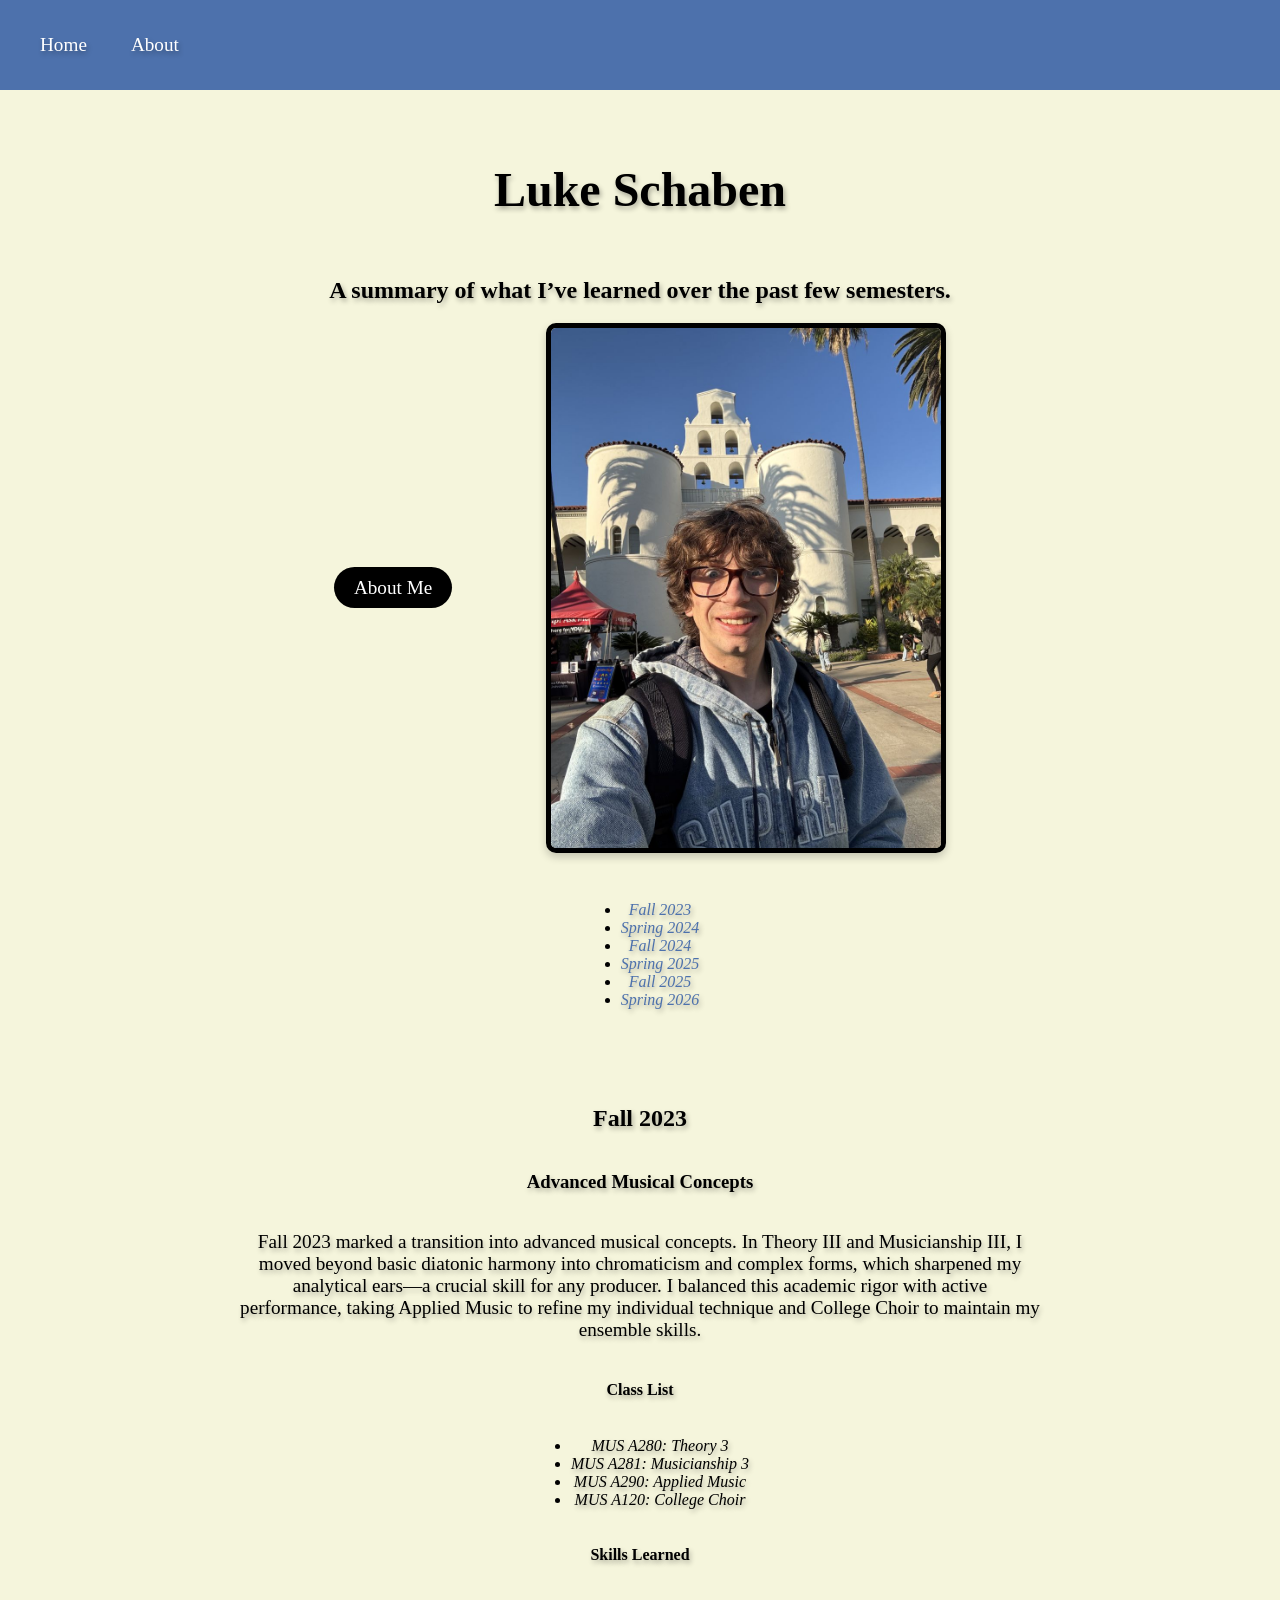
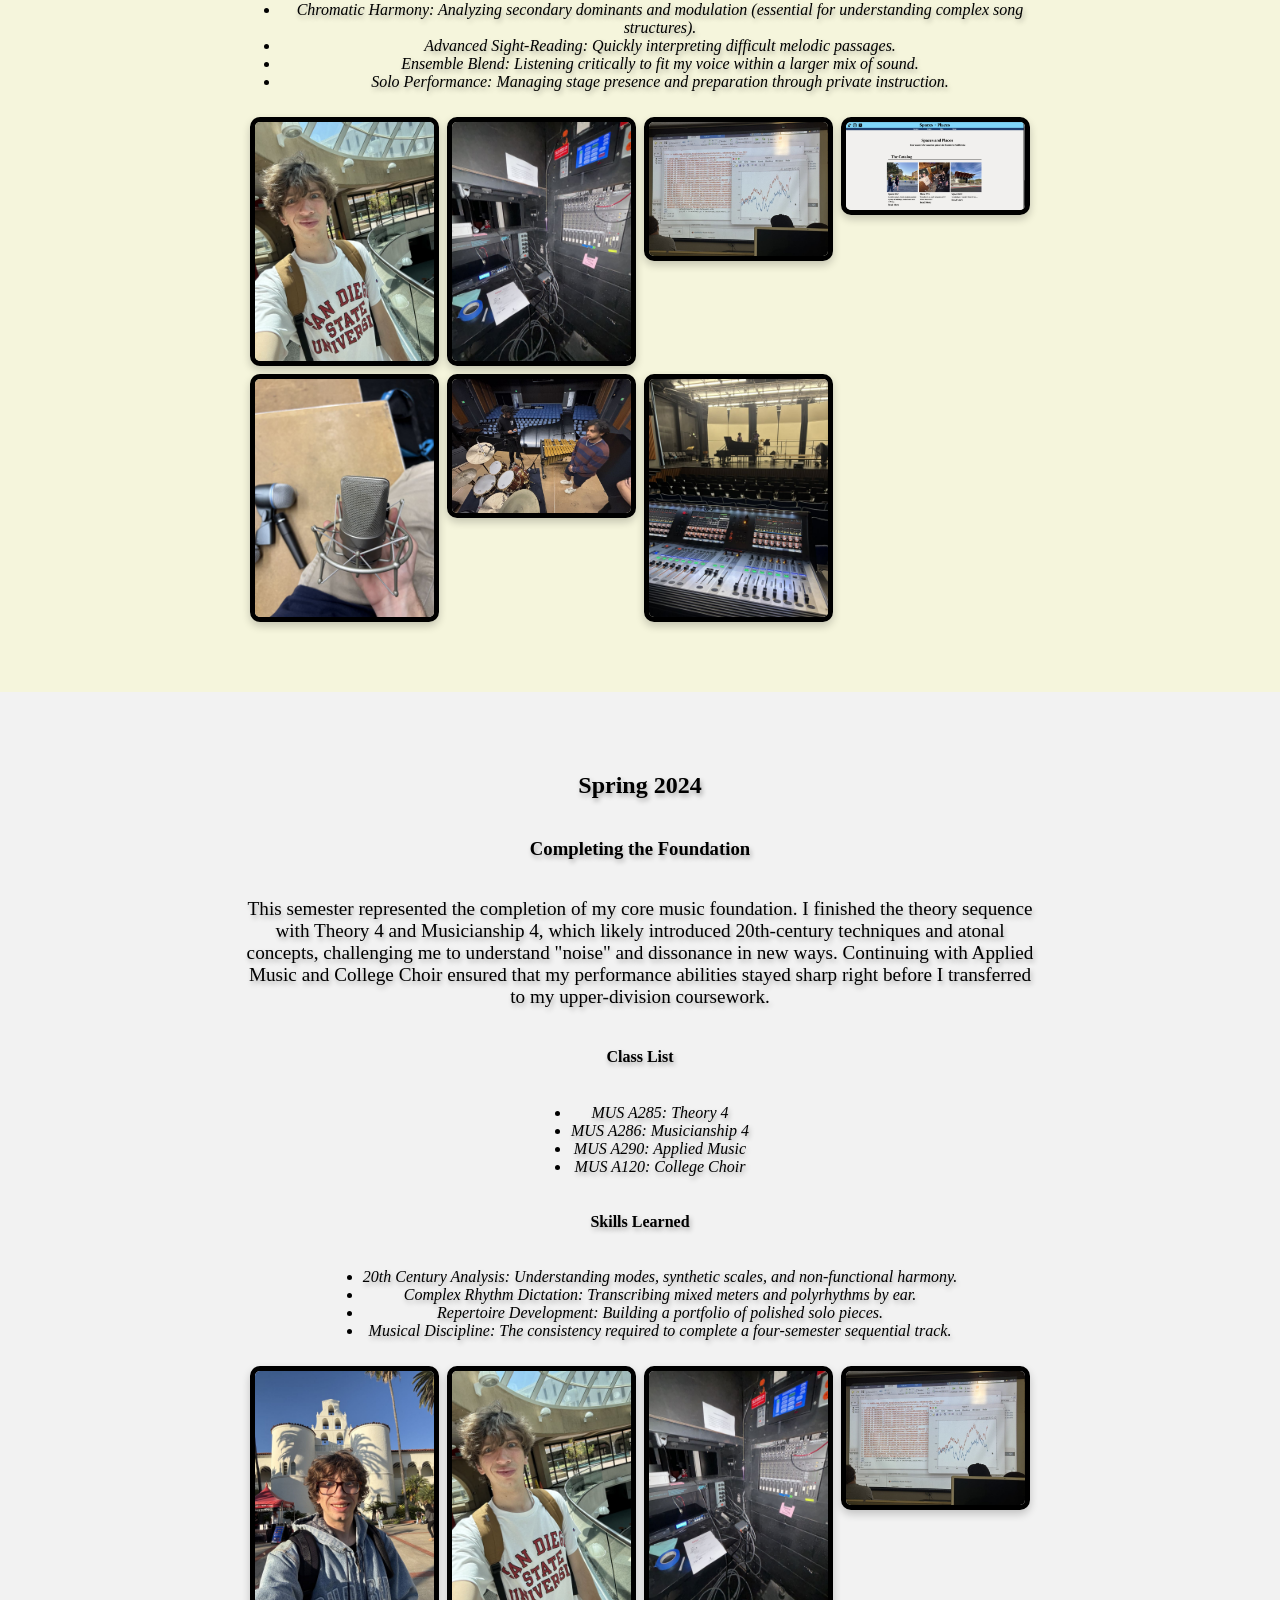
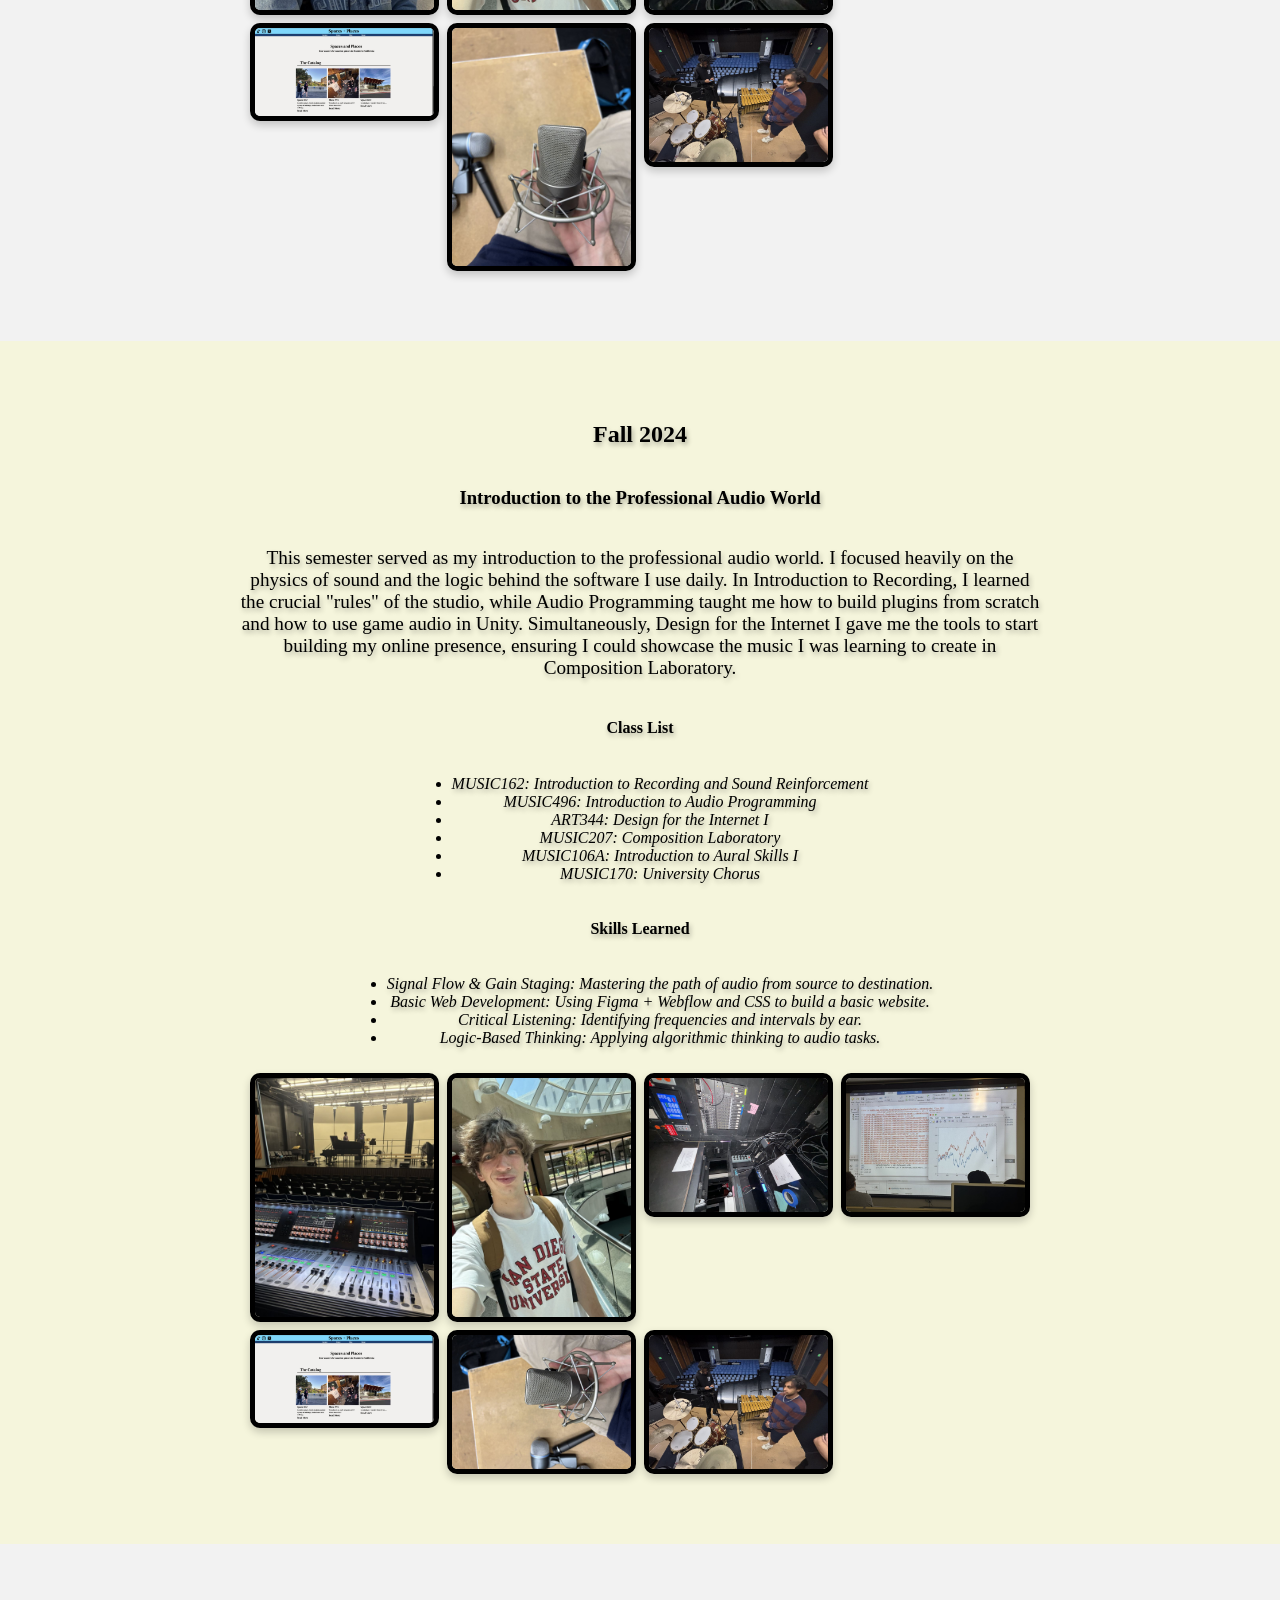
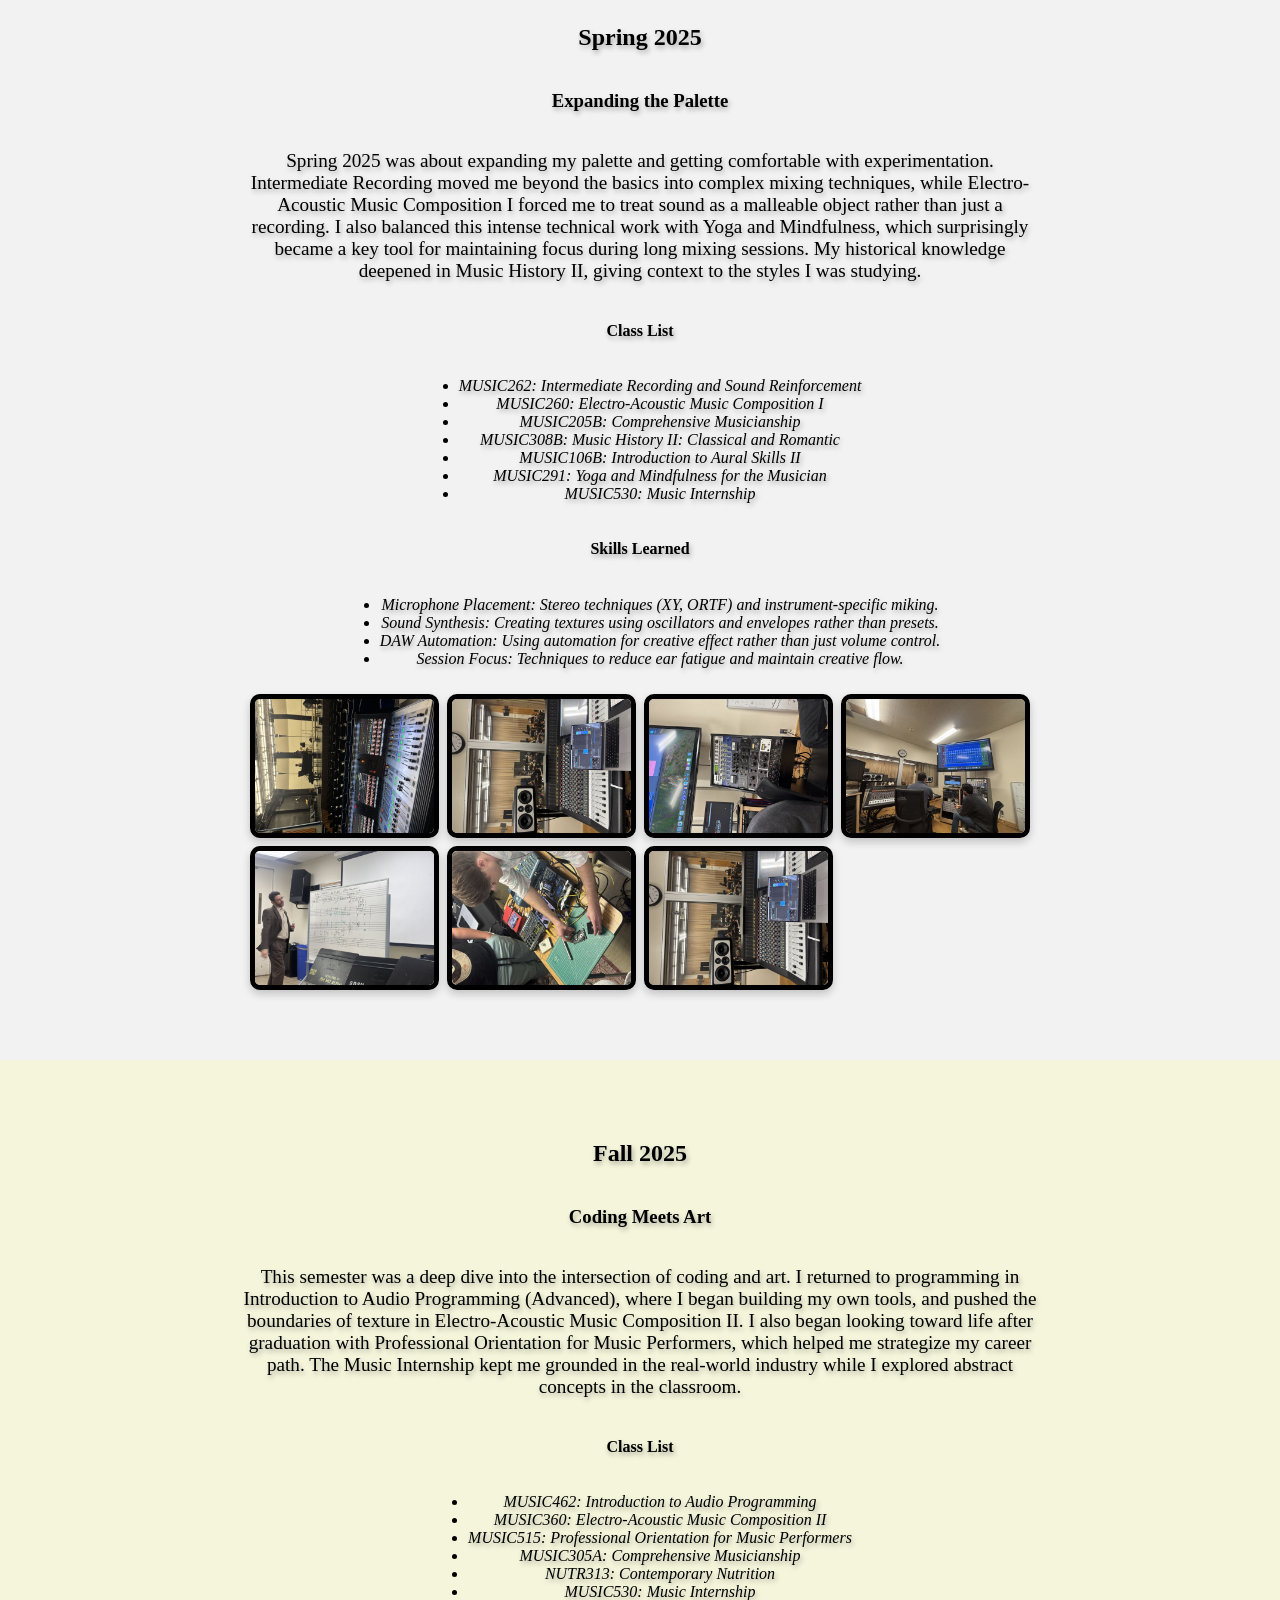
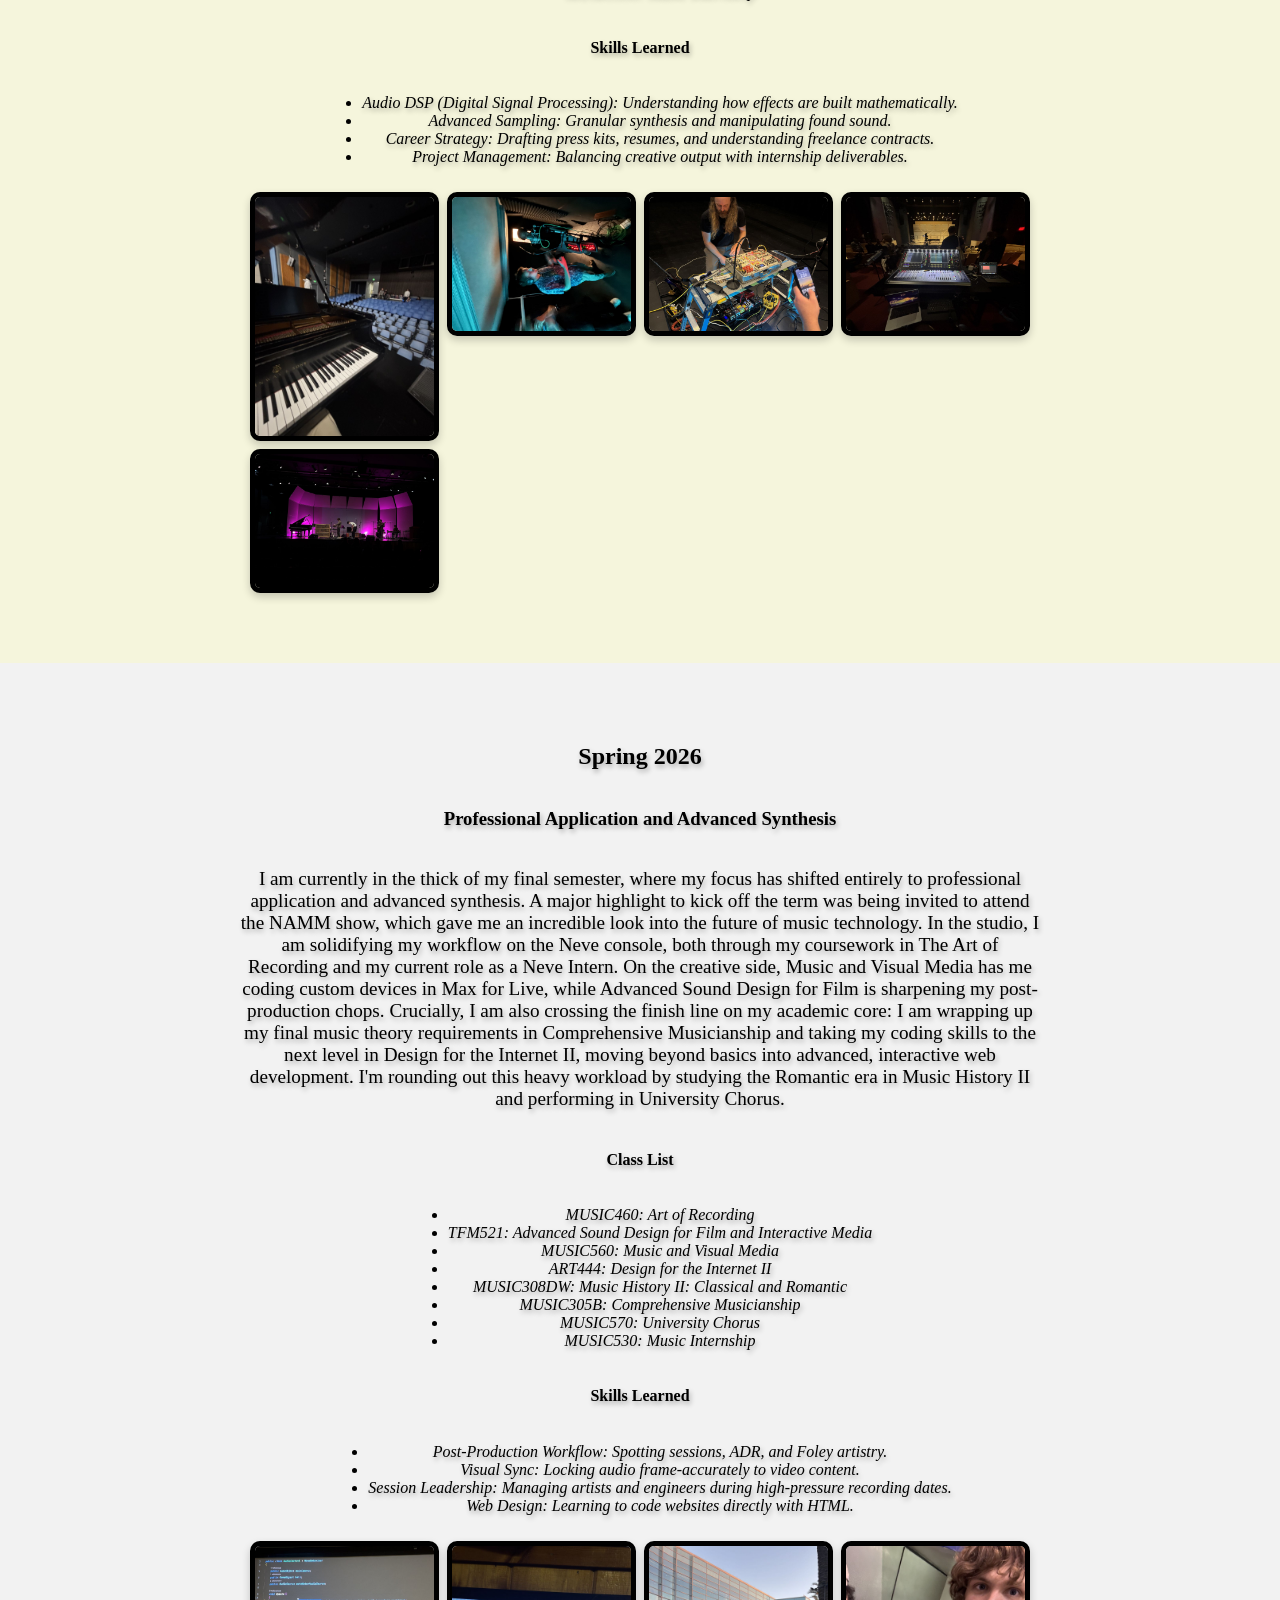
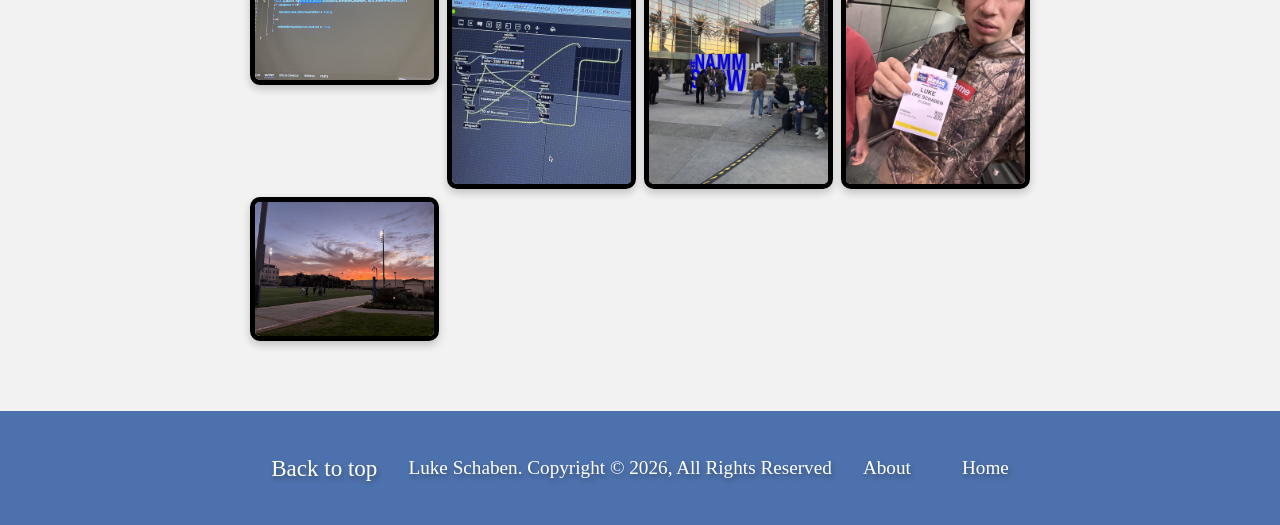
==== commit cdeb18f6: "final" ====
--- a/SchoolWebsite/index.html
+++ b/SchoolWebsite/index.html
@@ -20,6 +20,7 @@
   <div class="container">
     <h1>Luke Schaben</h1>
     <h2>A summary of what I’ve learned over the past few semesters.</h2>
+    <img class="pfp" src="images/v10_844.png" alt="Profile Picture">
     <div>
     <a class="button-container" href="about.html" target="_blank">About Me</a>
     </div> 
@@ -61,13 +62,13 @@
     </ul>
     <div class="gallery">
       <div class="column">
-      <image src="images/v1_128.png" alt="Fall 2023 image 1" loading="lazy"/>
-      <image src="images/v1_129.png" alt="Fall 2023 image 2" loading="lazy"/>
-      <image src="images/v1_131.png" alt="Fall 2023 image 3" loading="lazy"/>
-      <image src="images/v1_132.png" alt="Fall 2023 image 4" loading="lazy"/>
-      <image src="images/v1_133.png" alt="Fall 2023 image 5" loading="lazy"/>
-      <image src="images/v1_135.png" alt="Fall 2023 image 6" loading="lazy"/>
-      <image src="images/v1_136.png" alt="Fall 2023 image 7" loading="lazy"/>
+      <img src="images/v1_128.png" alt="Fall 2023 image 1" loading="lazy"/>
+      <img src="images/v1_129.png" alt="Fall 2023 image 2" loading="lazy"/>
+      <img src="images/v1_131.png" alt="Fall 2023 image 3" loading="lazy"/>
+      <img src="images/v1_132.png" alt="Fall 2023 image 4" loading="lazy"/>
+      <img src="images/v1_133.png" alt="Fall 2023 image 5" loading="lazy"/>
+      <img src="images/v1_135.png" alt="Fall 2023 image 6" loading="lazy"/>
+      <img src="images/v1_136.png" alt="Fall 2023 image 7" loading="lazy"/>
     </div>
   </div>
 </section>
@@ -94,13 +95,13 @@
     </ul>
     <div class="gallery">
       <div class="column">
-      <image src="images/v10_508.png" alt="Spring 2024 image 1" loading="lazy"/>
-      <image src="images/v10_516.png" alt="Spring 2024 image 2" loading="lazy"/>
-      <image src="images/v10_517.png" alt="Spring 2024 image 3" loading="lazy"/>
-      <image src="images/v10_519.png" alt="Spring 2024 image 4" loading="lazy"/>
-      <image src="images/v10_520.png" alt="Spring 2024 image 5" loading="lazy"/>
-      <image src="images/v10_521.png" alt="Spring 2024 image 6" loading="lazy"/>
-      <image src="images/v10_523.png" alt="Spring 2024 image 7" loading="lazy"/>
+      <img src="images/v10_508.png" alt="Spring 2024 image 1" loading="lazy"/>
+      <img src="images/v10_516.png" alt="Spring 2024 image 2" loading="lazy"/>
+      <img src="images/v10_517.png" alt="Spring 2024 image 3" loading="lazy"/>
+      <img src="images/v10_519.png" alt="Spring 2024 image 4" loading="lazy"/>
+      <img src="images/v10_520.png" alt="Spring 2024 image 5" loading="lazy"/>
+      <img src="images/v10_521.png" alt="Spring 2024 image 6" loading="lazy"/>
+      <img src="images/v10_523.png" alt="Spring 2024 image 7" loading="lazy"/>
     </div>
   </div>
 </section>
@@ -129,13 +130,13 @@
     </ul>
     <div class="gallery">
       <div class="column">
-      <image src="images/v10_524.png" alt="Fall 2024 image 1" loading="lazy"/>
-      <image src="images/v10_596.png" alt="Fall 2024 image 2" loading="lazy"/>
-      <image src="images/v10_597.png" alt="Fall 2024 image 3" loading="lazy"/>
-      <image src="images/v10_599.png" alt="Fall 2024 image 4" loading="lazy"/>
-      <image src="images/v10_600.png" alt="Fall 2024 image 5" loading="lazy"/>
-      <image src="images/v10_601.png" alt="Fall 2024 image 6" loading="lazy"/>
-      <image src="images/v10_603.png" alt="Fall 2024 image 7" loading="lazy"/>
+      <img src="images/v10_524.png" alt="Fall 2024 image 1" loading="lazy"/>
+      <img src="images/v10_596.png" alt="Fall 2024 image 2" loading="lazy"/>
+      <img src="images/v10_597.png" alt="Fall 2024 image 3" loading="lazy"/>
+      <img src="images/v10_599.png" alt="Fall 2024 image 4" loading="lazy"/>
+      <img src="images/v10_600.png" alt="Fall 2024 image 5" loading="lazy"/>
+      <img src="images/v10_601.png" alt="Fall 2024 image 6" loading="lazy"/>
+      <img src="images/v10_603.png" alt="Fall 2024 image 7" loading="lazy"/>
     </div>
   </div>
 </section>
@@ -165,13 +166,13 @@
     </ul>
     <div class="gallery">
       <div class="column">
-      <image src="images/v10_604.png" alt="Spring 2025 image 1" loading="lazy"/>
-      <image src="images/v10_676.png" alt="Spring 2025 image 2" loading="lazy"/>
-      <image src="images/v10_677.png" alt="Spring 2025 image 3" loading="lazy"/>
-      <image src="images/v10_679.png" alt="Spring 2025 image 4" loading="lazy"/>
-      <image src="images/v10_680.png" alt="Spring 2025 image 5" loading="lazy"/>
-      <image src="images/v10_681.png" alt="Spring 2025 image 6" loading="lazy"/>
-      <image src="images/v10_683.png" alt="Spring 2025 image 7" loading="lazy"/>
+      <img src="images/v10_604.png" alt="Spring 2025 image 1" loading="lazy"/>
+      <img src="images/v10_676.png" alt="Spring 2025 image 2" loading="lazy"/>
+      <img src="images/v10_677.png" alt="Spring 2025 image 3" loading="lazy"/>
+      <img src="images/v10_679.png" alt="Spring 2025 image 4" loading="lazy"/>
+      <img src="images/v10_680.png" alt="Spring 2025 image 5" loading="lazy"/>
+      <img src="images/v10_681.png" alt="Spring 2025 image 6" loading="lazy"/>
+      <img src="images/v10_683.png" alt="Spring 2025 image 7" loading="lazy"/>
     </div>
   </div>
 </section>
@@ -200,11 +201,11 @@
     </ul>
     <div class="gallery">
       <div class="column">
-      <image src="images/v10_684.png" alt="Fall 2025 image 1" loading="lazy"/>
-      <image src="images/v10_756.png" alt="Fall 2025 image 2" loading="lazy"/>
-      <image src="images/v10_759.png" alt="Fall 2025 image 3" loading="lazy"/>
-      <image src="images/v10_760.png" alt="Fall 2025 image 4" loading="lazy"/>
-      <image src="images/v10_763.png" alt="Fall 2025 image 5" loading="lazy"/>
+      <img src="images/v10_684.png" alt="Fall 2025 image 1" loading="lazy"/>
+      <img src="images/v10_756.png" alt="Fall 2025 image 2" loading="lazy"/>
+      <img src="images/v10_759.png" alt="Fall 2025 image 3" loading="lazy"/>
+      <img src="images/v10_760.png" alt="Fall 2025 image 4" loading="lazy"/>
+      <img src="images/v10_763.png" alt="Fall 2025 image 5" loading="lazy"/>
     </div>
   </div>
 </section>
@@ -235,11 +236,11 @@
     </ul>
     <div class="gallery">
       <div class="column">
-      <image src="images/v10_764.png" alt="Spring 2026 image 1" loading="lazy"/>
-      <image src="images/v10_836.png" alt="Spring 2026 image 2" loading="lazy"/>
-      <image src="images/v10_837.png" alt="Spring 2026 image 3" loading="lazy"/>
-      <image src="images/v10_841.png" alt="Spring 2026 image 4" loading="lazy"/>
-      <image src="images/v10_843.png" alt="Spring 2026 image 5" loading="lazy"/>
+      <img src="images/v10_764.png" alt="Spring 2026 image 1" loading="lazy"/>
+      <img src="images/v10_836.png" alt="Spring 2026 image 2" loading="lazy"/>
+      <img src="images/v10_837.png" alt="Spring 2026 image 3" loading="lazy"/>
+      <img src="images/v10_841.png" alt="Spring 2026 image 4" loading="lazy"/>
+      <img src="images/v10_843.png" alt="Spring 2026 image 5" loading="lazy"/>
     </div>
   </div>
 </section>
@@ -256,4 +257,4 @@
 
 <script src="js/script.js"></script>
 </body>
-</html>+</html>
--- a/SchoolWebsite/css/styles.css
+++ b/SchoolWebsite/css/styles.css
@@ -33,22 +33,27 @@
 section {
     padding: 60px 20px;
 }
-/*section:nth-child(even) {
+section:nth-child(odd) {
     background-color: #f2f2f2;
-}*/
+}
 .container {
     width: 100%;
     display: flex;
-    flex-direction: column;
-    align-items: left;
-    justify-content: center;
+    flex-direction: row-reverse;
+    align-items: center;
+    justify-content: space-evenly;
     text-align: center;
     flex-wrap: wrap;
     margin: 0 auto;
-    max-width: 600px;
+    max-width: 800px;
+}
+.pfp {
+    width: 50%;
+    height: 50%;
+    border-radius: 10px;
 }
 .semester {
-    max-width: 600px;
+    max-width: 800px;
     margin: 0 auto;
     display: flex;
     flex-direction: column;
@@ -83,42 +88,36 @@
 }
 
 .gallery {
-display: flex;
-flex-wrap: wrap;
-padding: 0 4px;
-flex-wrap: wrap
-flex-direction: row
-align-content: normal
-justify-content: normal
-align-items: normal
+    padding: 10px;
+    width: 100%;
 }
 
-/* Create four equal columns that sits next to each other */
+/* Four-column grid layout */
 .column {
-  flex: 25%;
-  max-width: 25%;
-  padding: 0 4px;
+    display: grid;
+    grid-template-columns: repeat(4, 1fr);
+    gap: 8px;
+    width: 100%;
 }
 
 .column img {
-  margin-top: 8px;
-  vertical-align: middle;
+    width: 100%;
+    height: auto;
+    vertical-align: middle;
 }
 
-/* Responsive layout - makes a two column-layout instead of four columns */
+/* Responsive: 2 columns on tablet */
 @media screen and (max-width: 800px) {
-  .column {
-    flex: 50%;
-    max-width: 50%;
-  }
+    .column {
+        grid-template-columns: repeat(2, 1fr);
+    }
 }
 
-/* Responsive layout - makes the two columns stack on top of each other instead of next to each other */
+/* Responsive: 1 column on mobile */
 @media screen and (max-width: 600px) {
-  .column {
-    flex: 100%;
-    max-width: 100%;
-  }
+    .column {
+        grid-template-columns: 1fr;
+    }
 }
 /* img {
     width: auto;
@@ -146,6 +145,7 @@
     background-color: white;
     color: black;
     border: black solid 1px;
+    text-decoration: underline;
 }
 img:hover {
     transform: scale(1.2);
@@ -167,10 +167,13 @@
     color:#4D71AC;
 }
 img {
-    width: 100%;
+    width: 44%;
     height: auto;
     border-radius: 10px;
     transition: transform 0.3s ease;
     border: 5px solid black;
     box-shadow: 0 4px 8px rgba(0, 0, 0, 0.2);
+}
+li {
+    font-style: italic;
 }
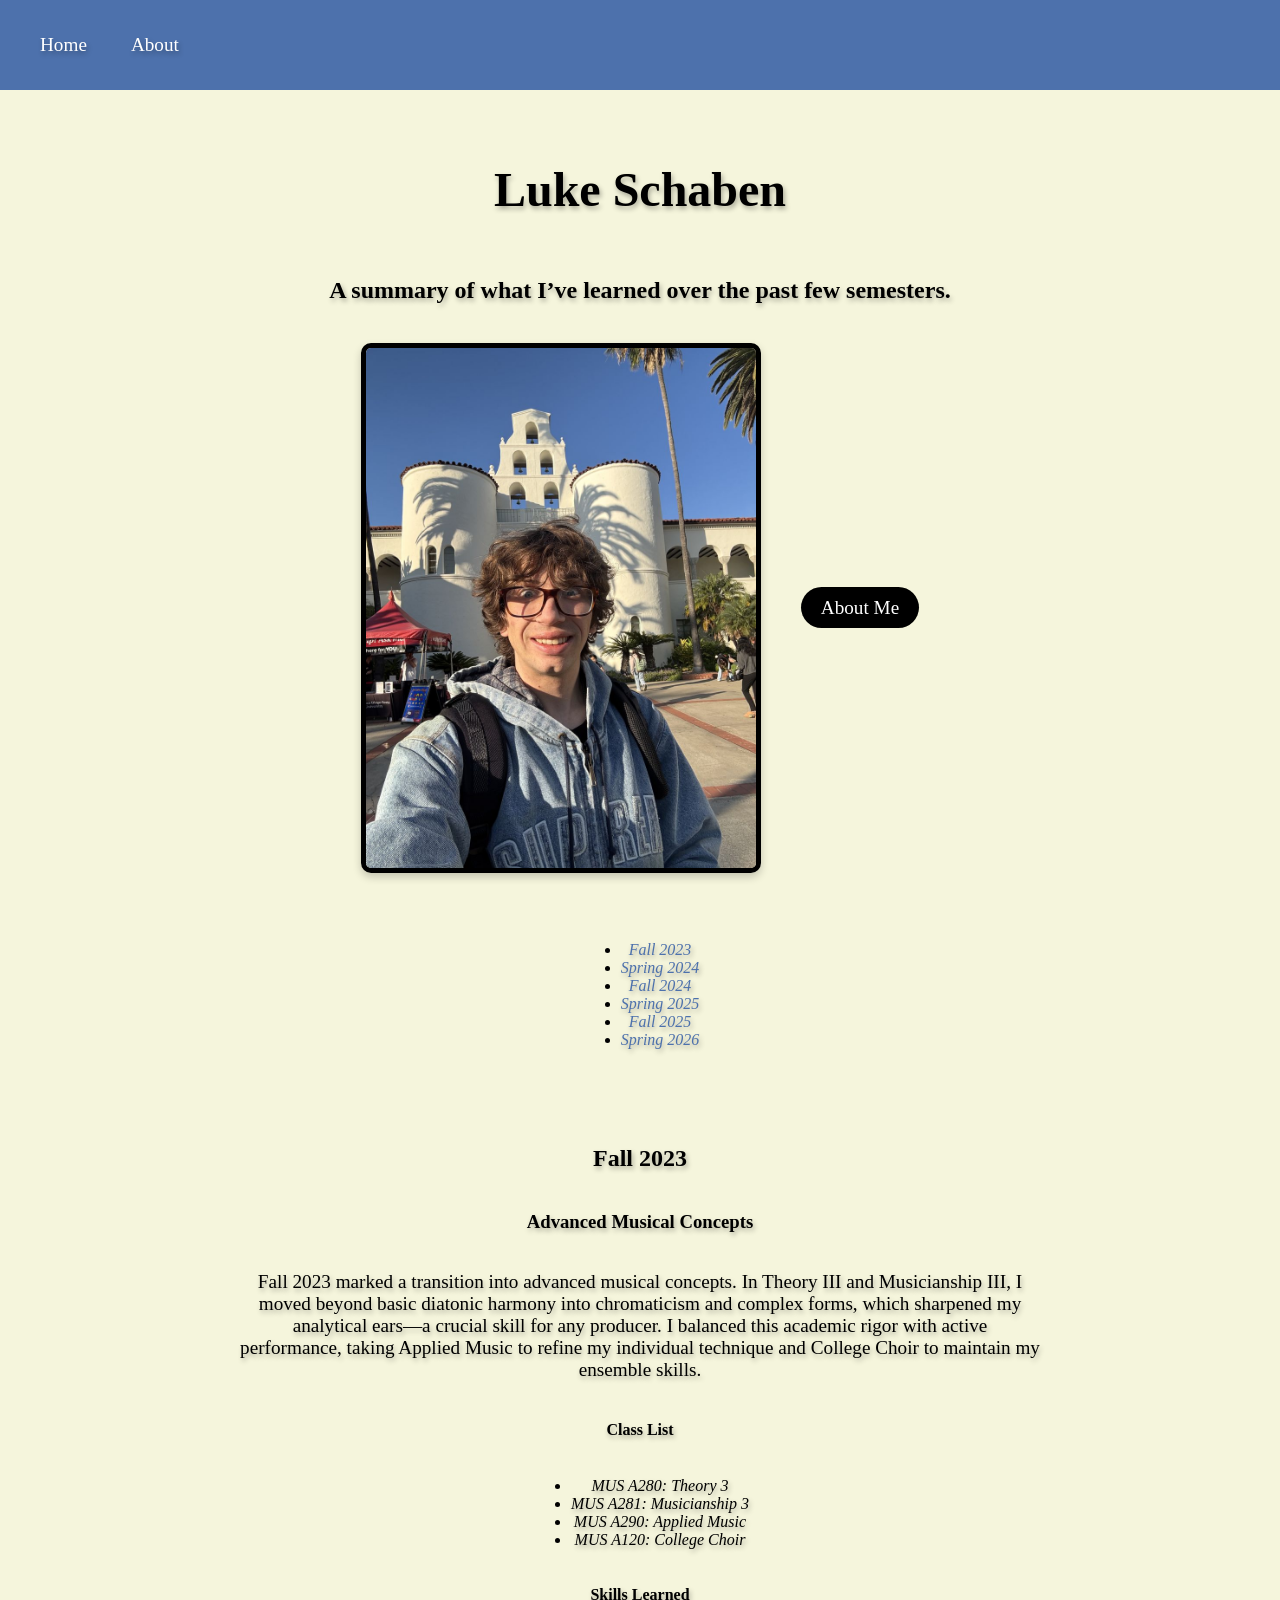
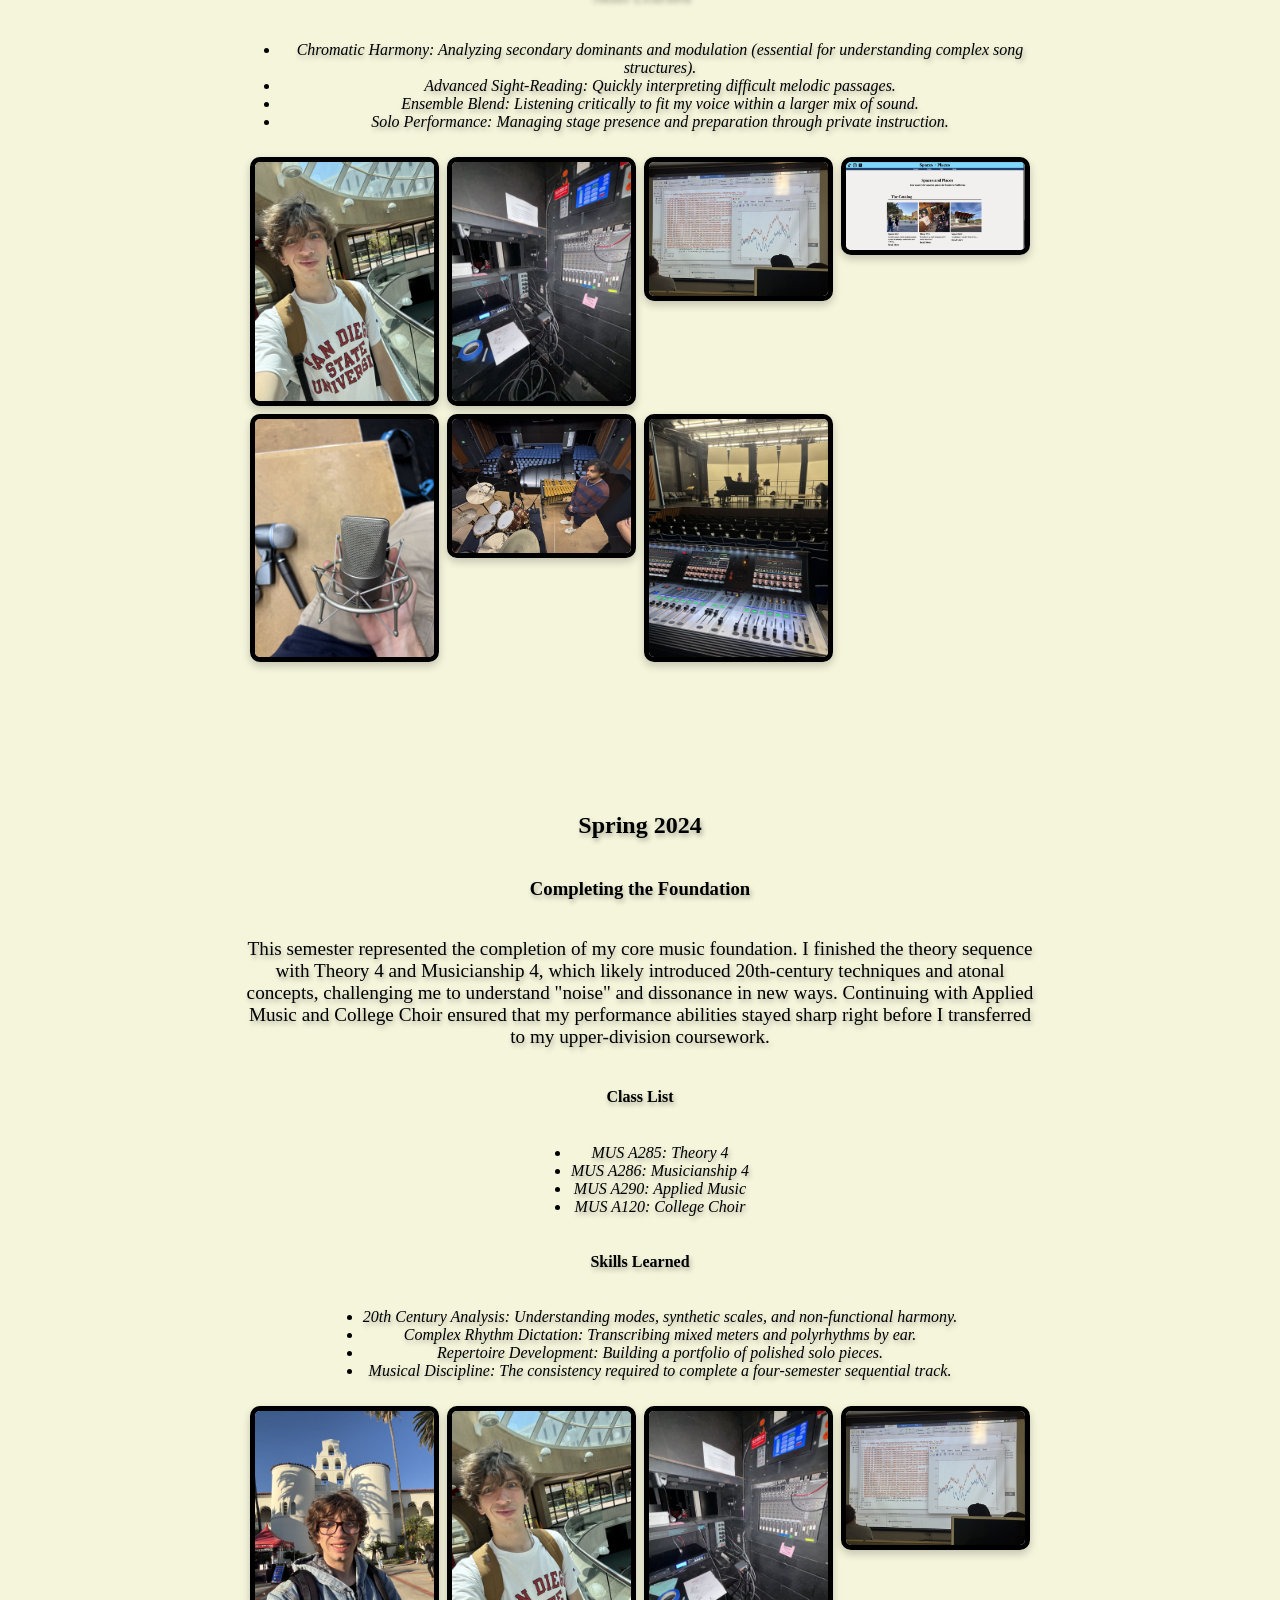
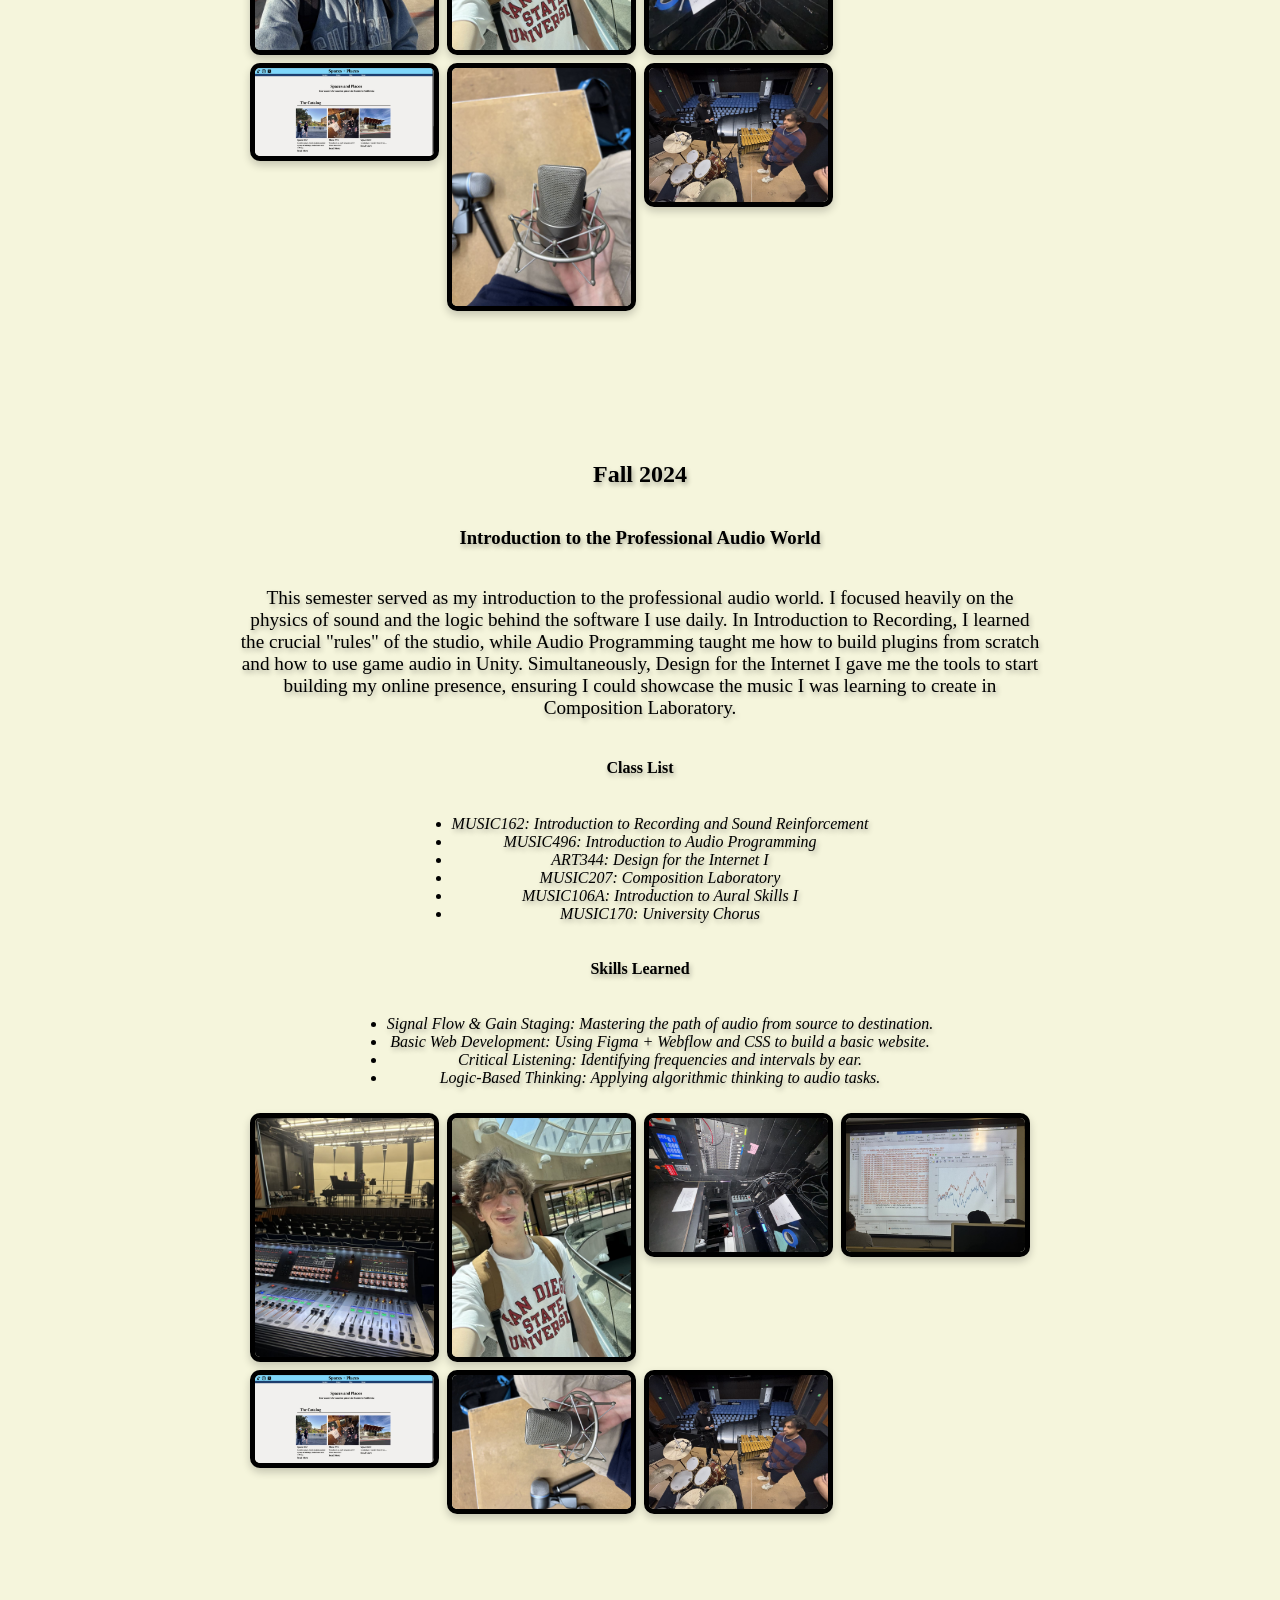
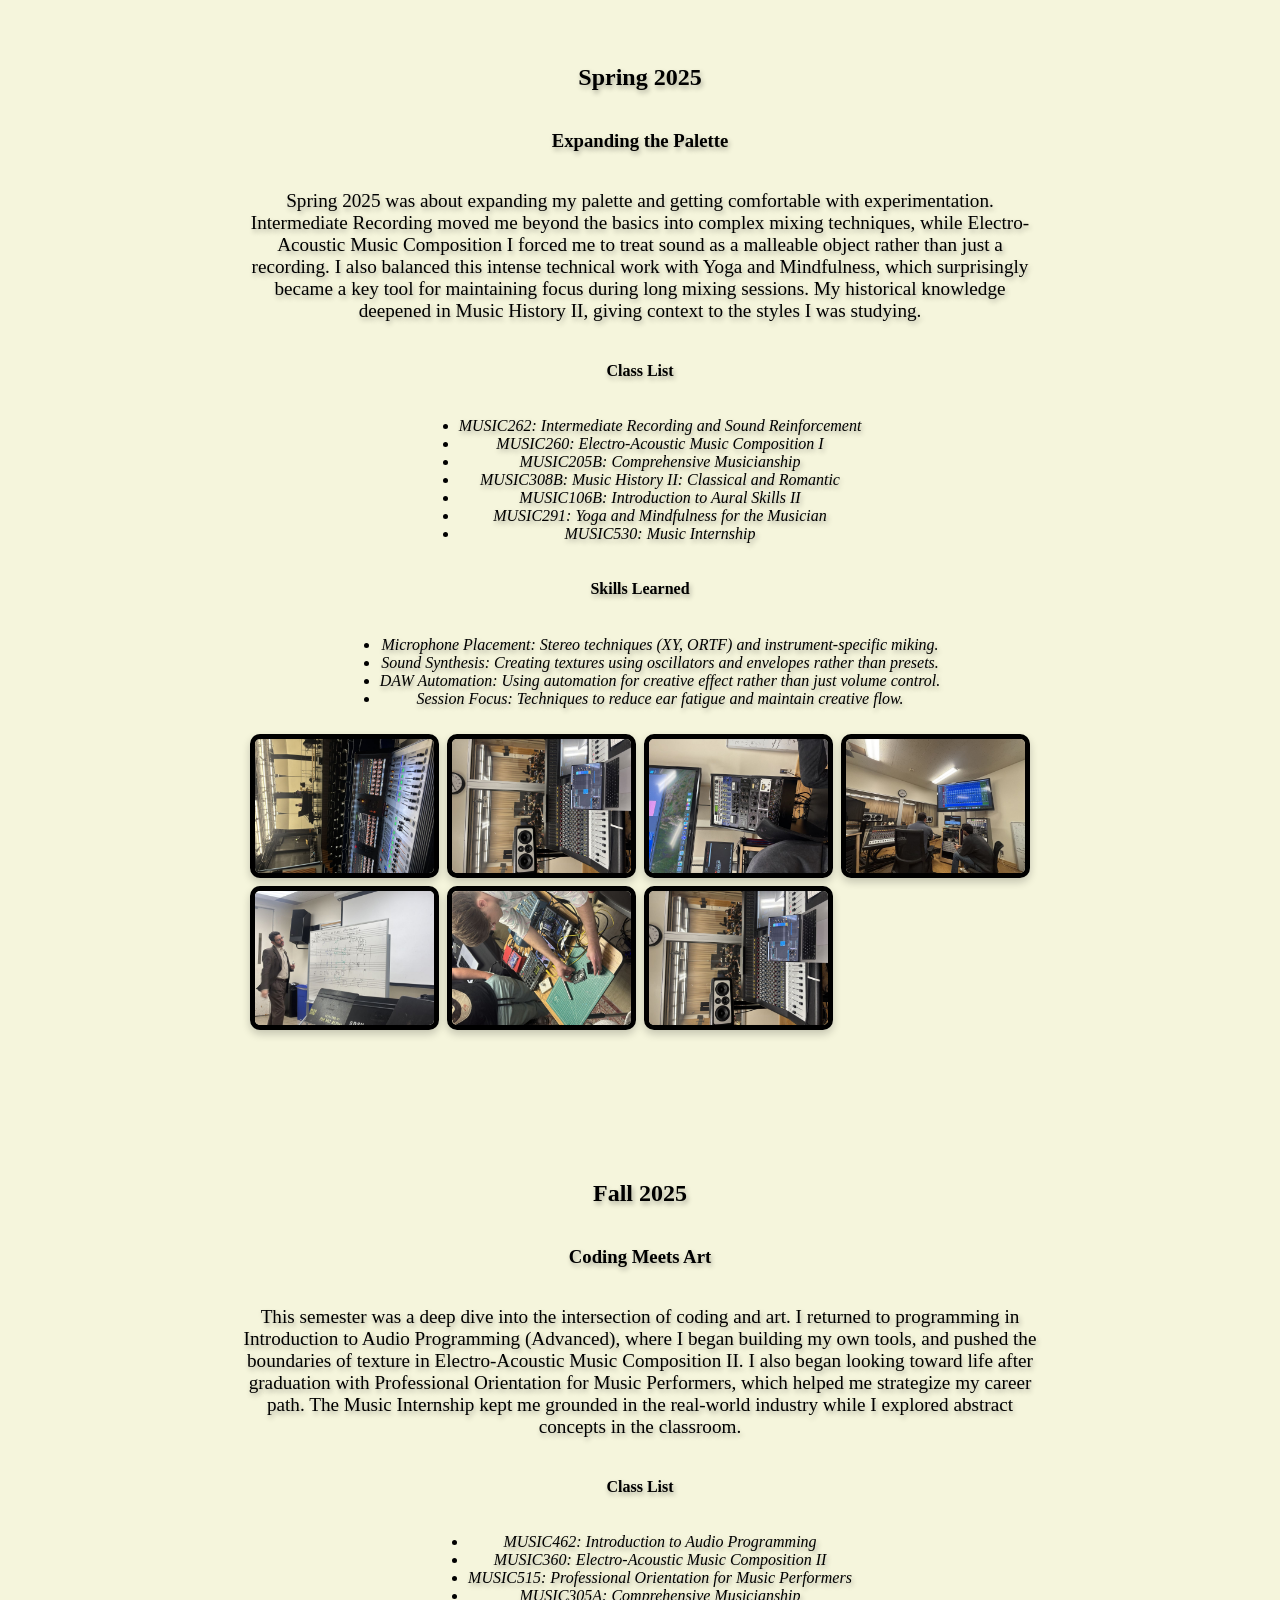
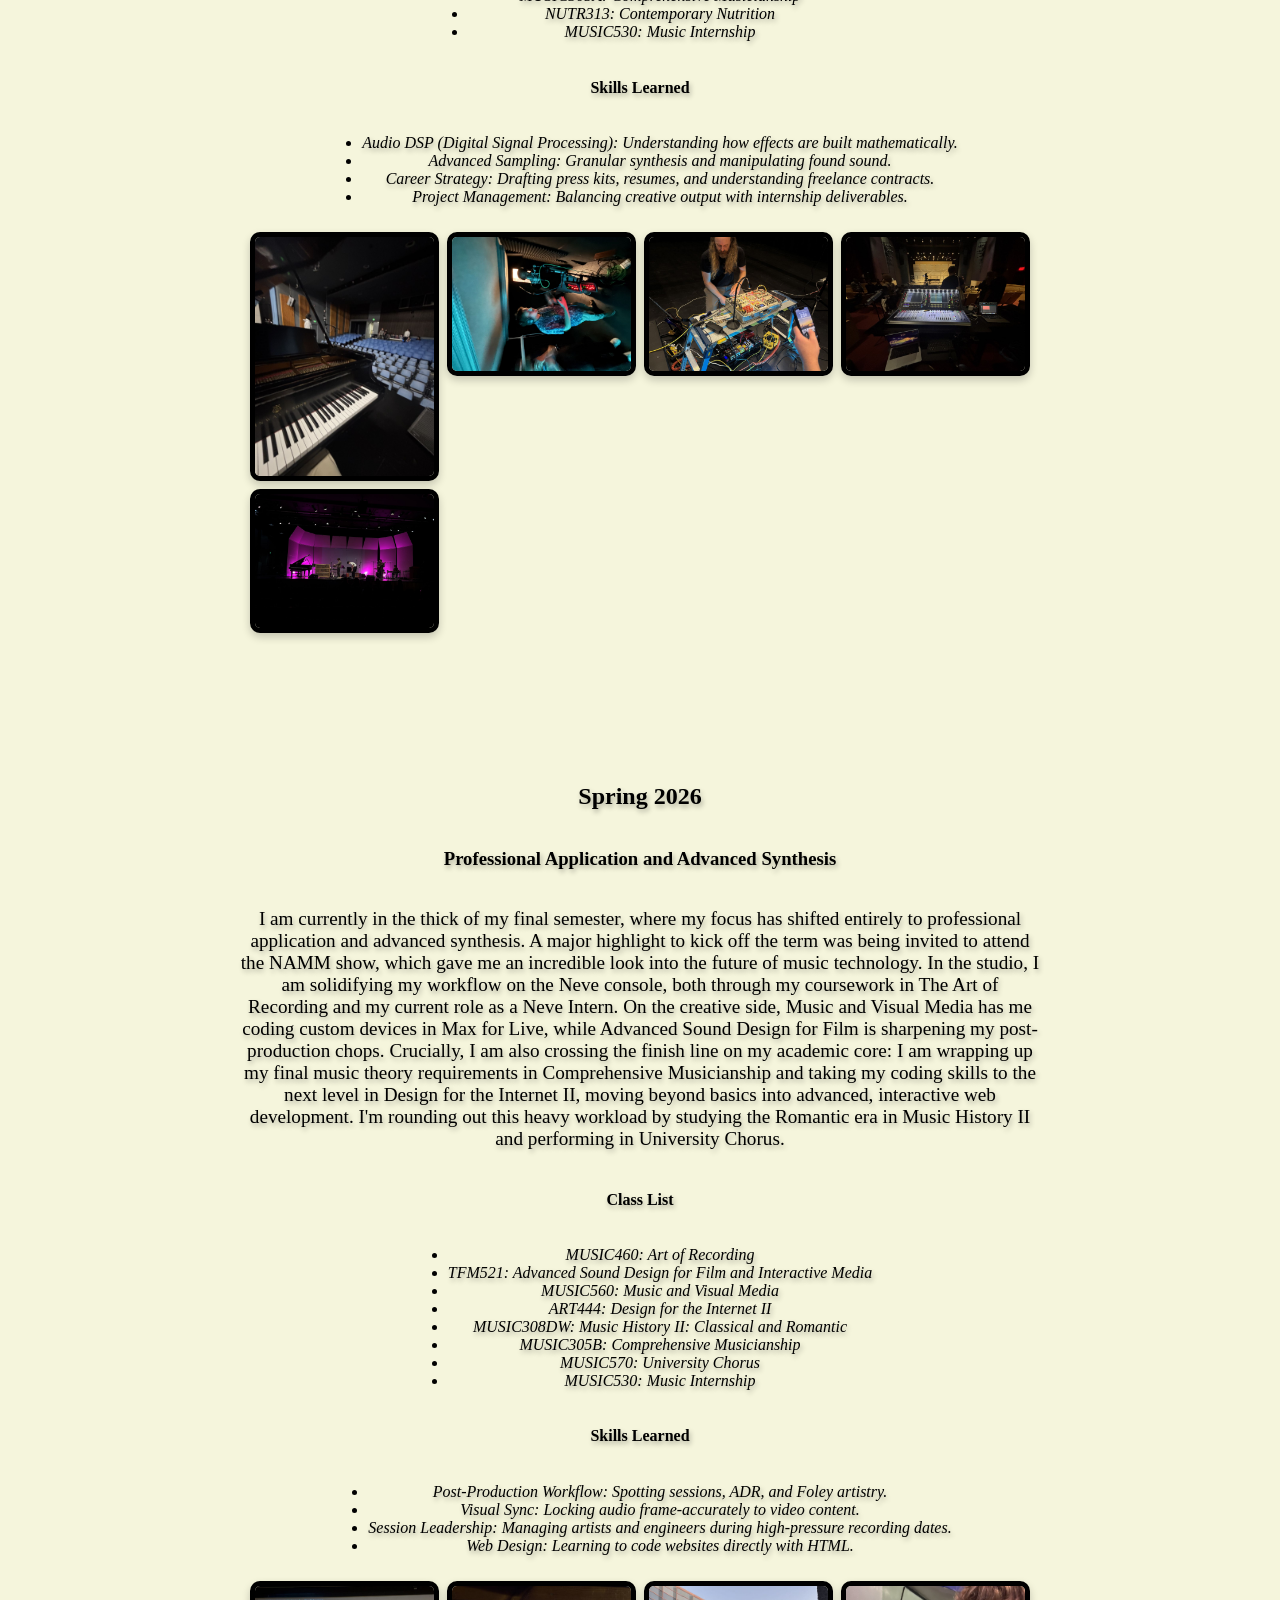
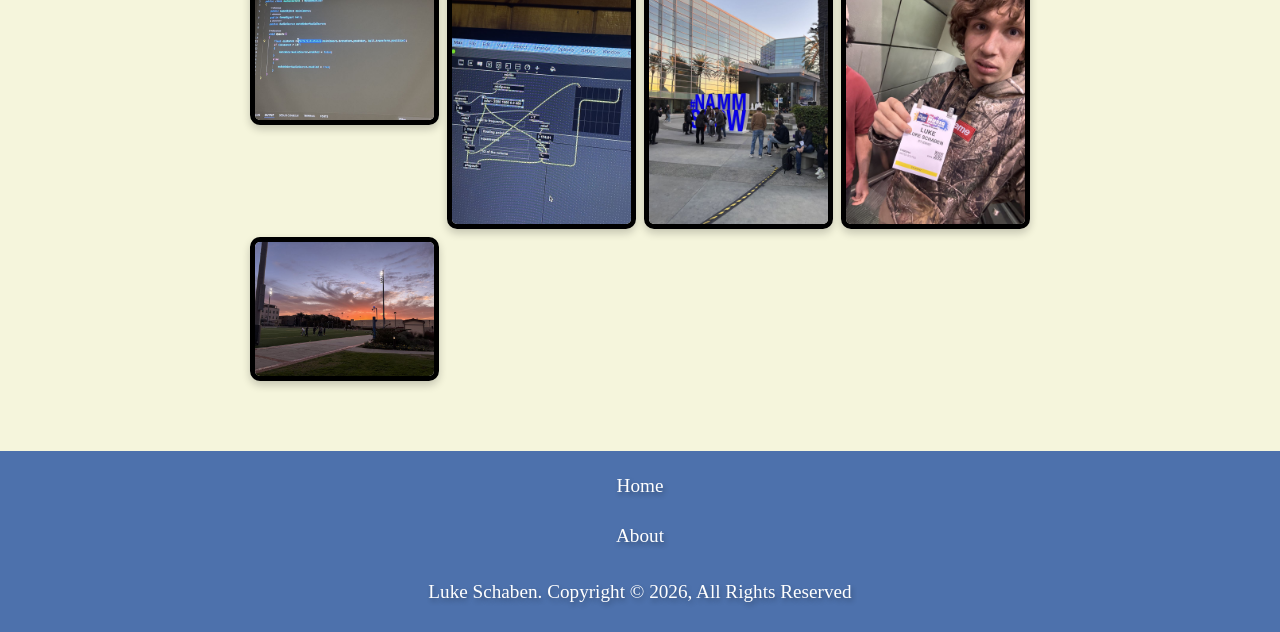
==== commit 8b55736c: "final2" ====
--- a/SchoolWebsite/index.html
+++ b/SchoolWebsite/index.html
@@ -20,10 +20,12 @@
   <div class="container">
     <h1>Luke Schaben</h1>
     <h2>A summary of what I’ve learned over the past few semesters.</h2>
-    <img class="pfp" src="images/v10_844.png" alt="Profile Picture">
-    <div>
-    <a class="button-container" href="about.html" target="_blank">About Me</a>
-    </div> 
+    <div class="pictureandbutton">
+      <img class="pfp" src="images/v10_844.png" alt="Profile Picture">
+      <div>
+        <a class="button-container" href="about.html" target="_blank">About Me</a>
+      </div> 
+    </div>
   </div>
 </section>
 
@@ -251,7 +253,6 @@
     <a href="index.html">Home</a>
     <a href="about.html">About</a>
       <p>Luke Schaben. Copyright © 2026, All Rights Reserved</p>
-      <p><a href="#header">Back to top</a></p>
   </div>
 </footer>
 
--- a/SchoolWebsite/css/styles.css
+++ b/SchoolWebsite/css/styles.css
@@ -33,13 +33,10 @@
 section {
     padding: 60px 20px;
 }
-section:nth-child(odd) {
-    background-color: #f2f2f2;
-}
 .container {
     width: 100%;
     display: flex;
-    flex-direction: row-reverse;
+    flex-direction: column;
     align-items: center;
     justify-content: space-evenly;
     text-align: center;
@@ -176,4 +173,24 @@
 }
 li {
     font-style: italic;
+}
+.about-container {
+    width: 100%;
+    display: flex;
+    flex-direction: column;
+    align-items: center;
+    justify-content: center;
+    text-align: center;
+    flex-wrap: wrap;
+    margin: 0 auto;
+    max-width: 800px;
+}
+.pictureandbutton {
+    display: flex;
+    flex-direction: row;
+    align-items: center;
+    justify-content: center;
+    gap: 40px;
+    flex-wrap: wrap;
+    margin: 20px auto;
 }
